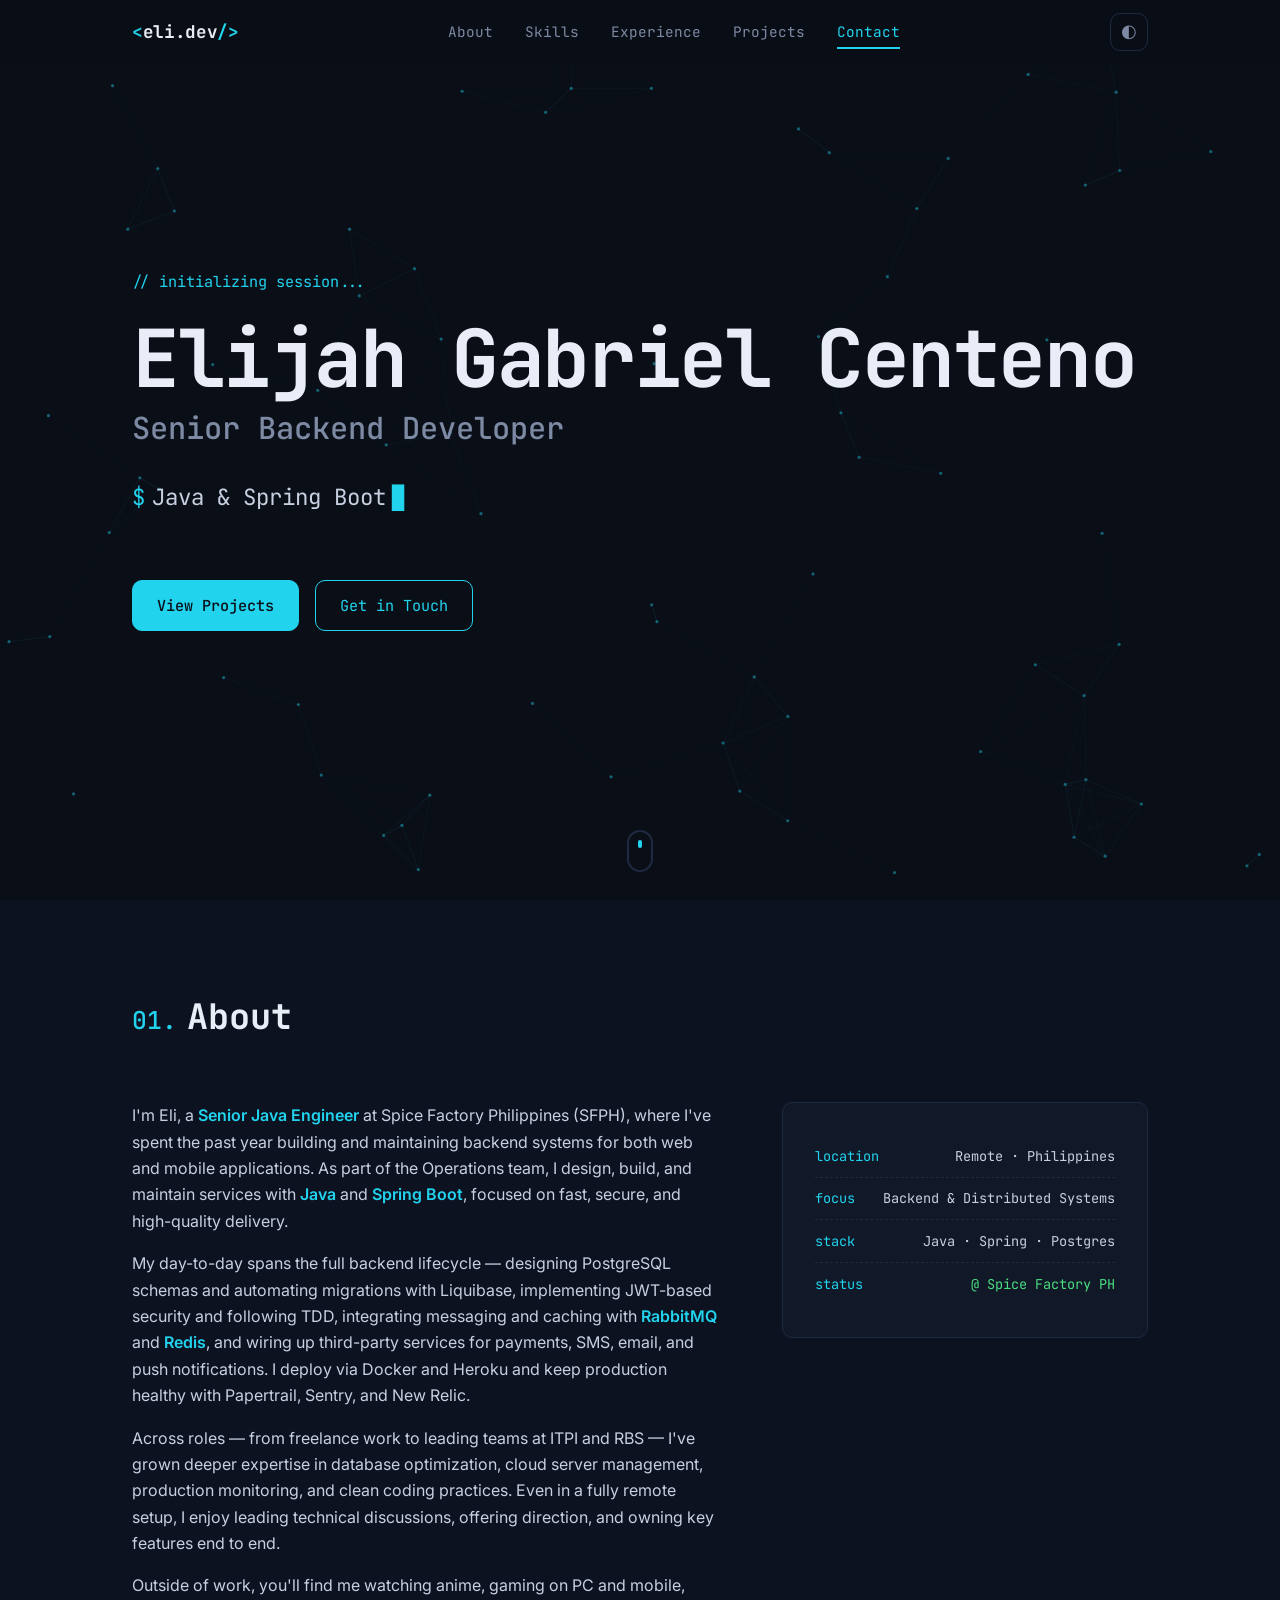
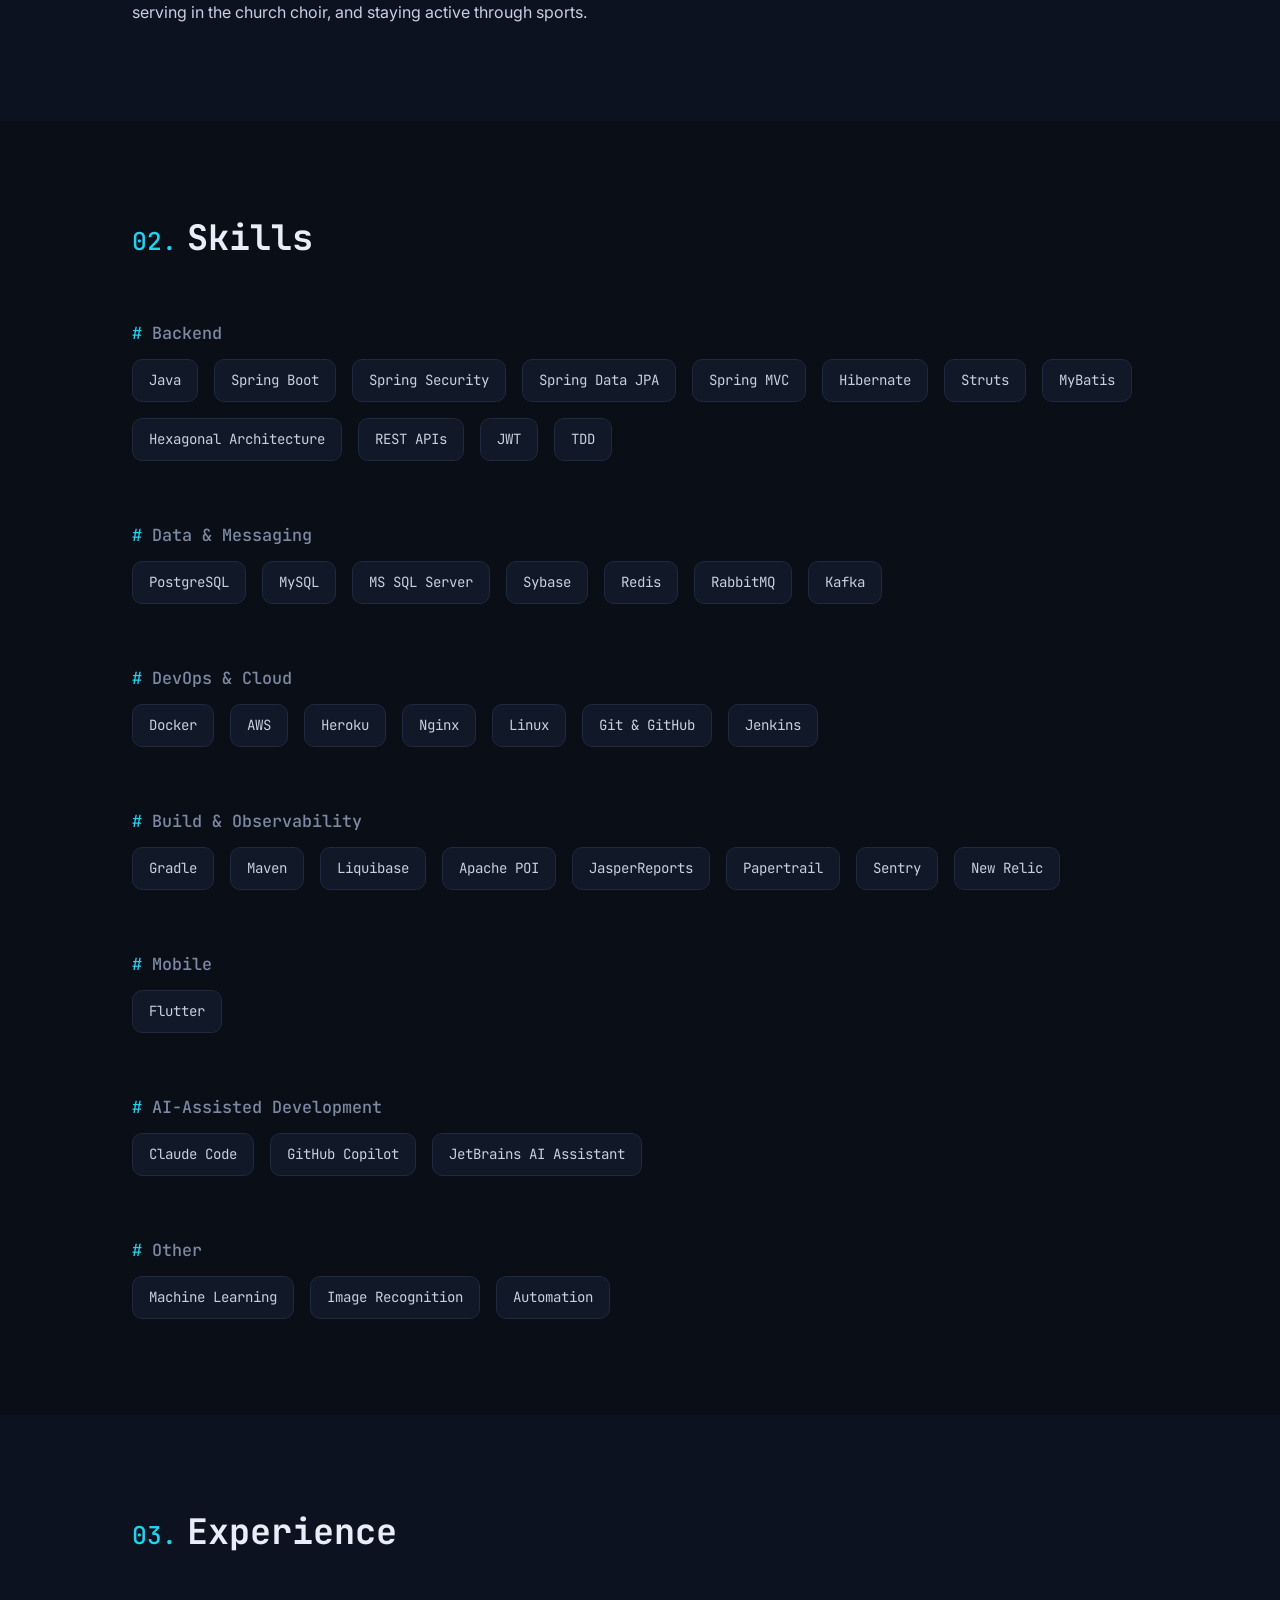
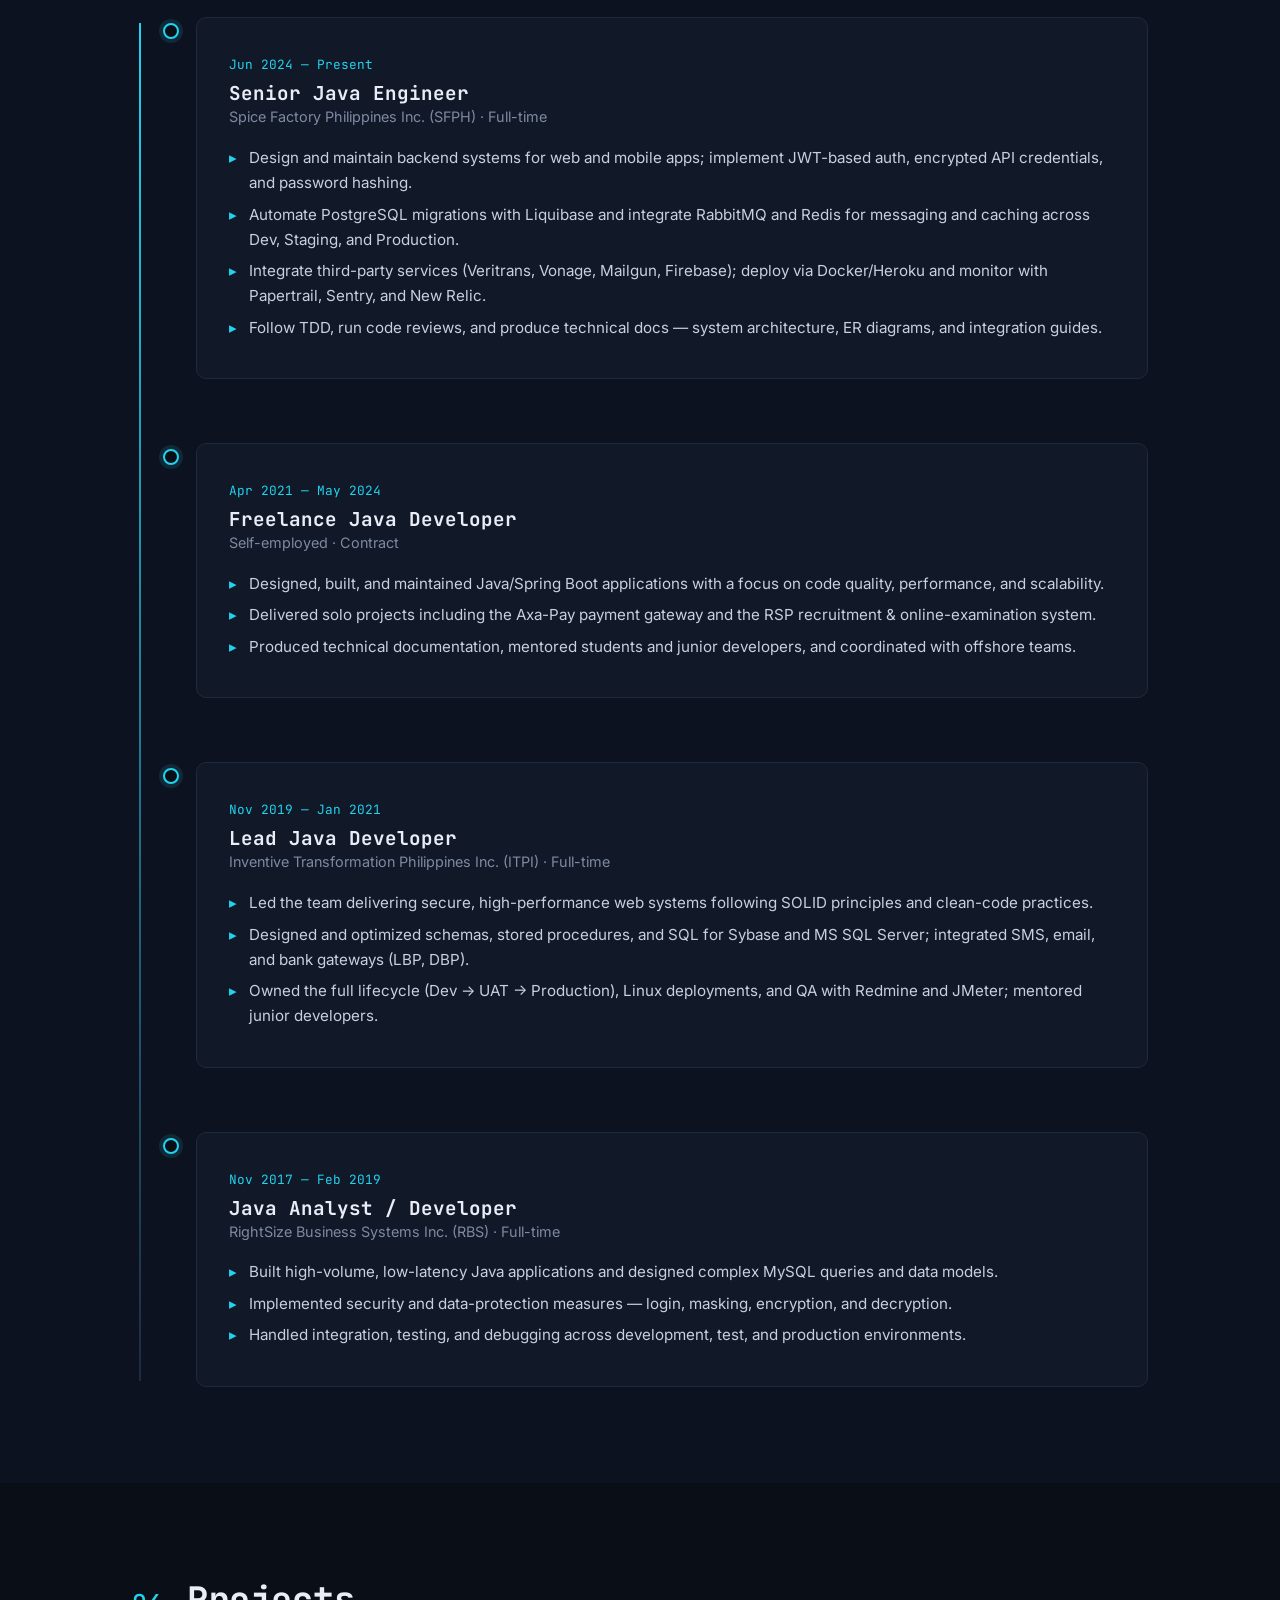
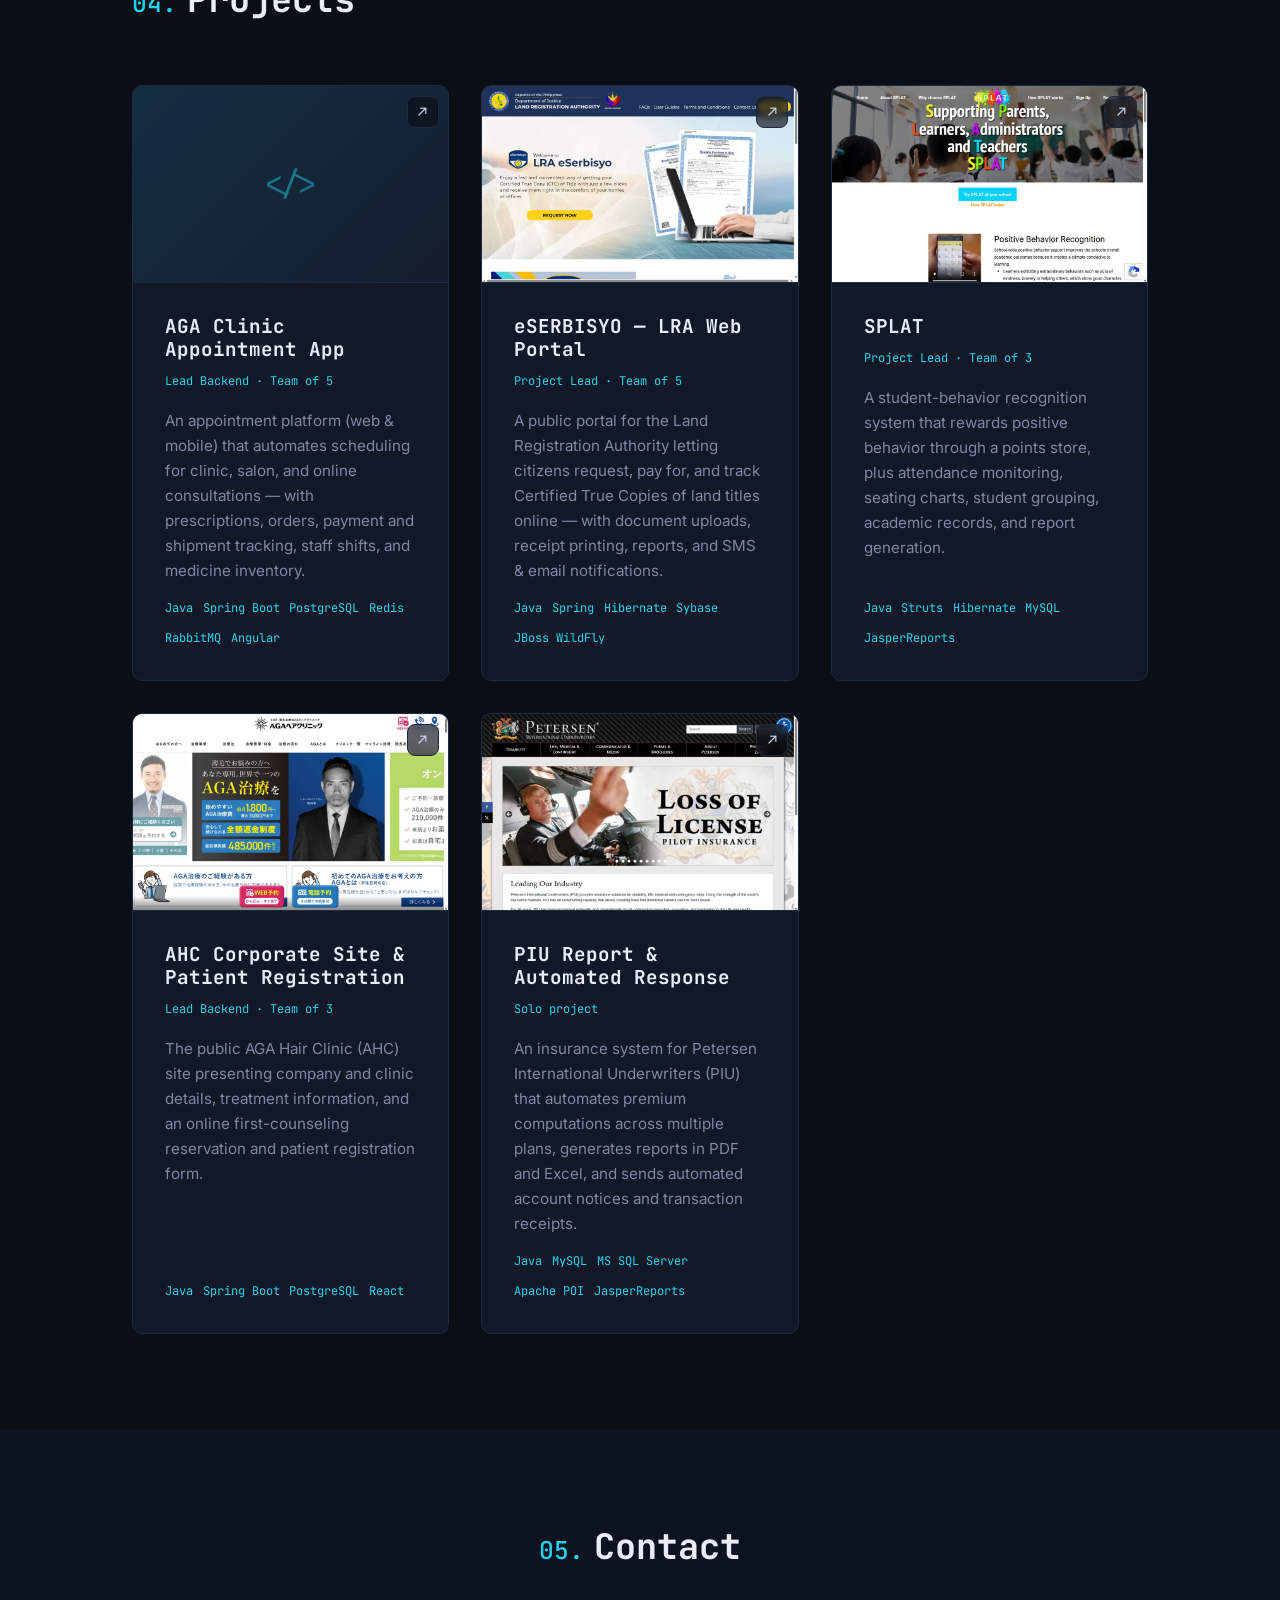
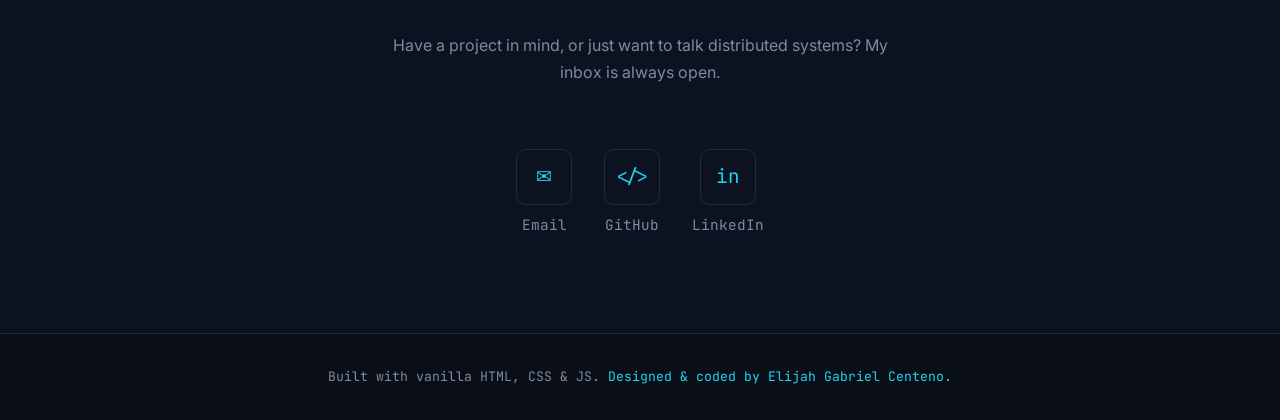
==== index.html @ e6569844 "Add project screenshots and PIU project - Restructure project cards with a 16:10 screenshot banner +" ====
<!DOCTYPE html>
<html lang="en">
<head>
  <meta charset="UTF-8" />
  <meta name="viewport" content="width=device-width, initial-scale=1.0" />
  <meta name="description" content="Portfolio of a Senior Backend Developer — Java, Spring Boot, Hexagonal Architecture, Distributed Systems." />
  <title>Elijah Gabriel Centeno — Senior Backend Developer</title>

  <!-- Google Fonts: JetBrains Mono (headings/code) + Inter (body) -->
  <link rel="preconnect" href="https://fonts.googleapis.com" />
  <link rel="preconnect" href="https://fonts.gstatic.com" crossorigin />
  <link
    href="https://fonts.googleapis.com/css2?family=JetBrains+Mono:wght@400;500;700&family=Inter:wght@400;500;600&display=swap"
    rel="stylesheet"
  />

  <link rel="stylesheet" href="styles.css" />
</head>
<body>
  <!-- ============================================================
       NAVIGATION (sticky, active-section highlight, mobile hamburger)
  ============================================================ -->
  <header class="nav" id="nav">
    <div class="nav__inner">
      <!-- TODO: replace "eli.dev" with your own logo / handle -->
      <a href="#hero" class="nav__logo" aria-label="Home">
        <span class="nav__logo-bracket">&lt;</span>eli.dev<span class="nav__logo-bracket">/&gt;</span>
      </a>

      <nav class="nav__links" id="navLinks" aria-label="Primary">
        <a href="#about" class="nav__link">About</a>
        <a href="#skills" class="nav__link">Skills</a>
        <a href="#experience" class="nav__link">Experience</a>
        <a href="#projects" class="nav__link">Projects</a>
        <a href="#contact" class="nav__link">Contact</a>
      </nav>

      <div class="nav__actions">
        <!-- Theme toggle: dark <-> light-terminal -->
        <button
          class="theme-toggle"
          id="themeToggle"
          type="button"
          aria-label="Toggle color theme"
          title="Toggle theme"
        >
          <span class="theme-toggle__icon" aria-hidden="true">◐</span>
        </button>

        <!-- Hamburger (visible < 768px) -->
        <button
          class="nav__hamburger"
          id="hamburger"
          type="button"
          aria-label="Toggle navigation menu"
          aria-expanded="false"
          aria-controls="navLinks"
        >
          <span></span><span></span><span></span>
        </button>
      </div>
    </div>
  </header>

  <main>
    <!-- ============================================================
         1. HERO
    ============================================================ -->
    <section class="hero" id="hero">
      <!-- Animated background canvas (particle grid) -->
      <canvas class="hero__canvas" id="heroCanvas" aria-hidden="true"></canvas>

      <div class="hero__content container">
        <p class="hero__greeting">// initializing session...</p>

        <h1 class="hero__name">Elijah Gabriel Centeno</h1>

        <h2 class="hero__title">Senior Backend Developer</h2>

        <!-- Animated typing effect cycles through these phrases -->
        <p class="hero__tagline">
          <span class="hero__prompt">$</span>
          <span class="hero__typed" id="typed"></span><span class="hero__caret" aria-hidden="true">&#9608;</span>
        </p>

        <div class="hero__cta">
          <a href="#projects" class="btn btn--primary">View Projects</a>
          <a href="#contact" class="btn btn--ghost">Get in Touch</a>
          <!-- Résumé download — drop your PDF (e.g. resume.pdf) in the project root, then uncomment:
          <a href="resume.pdf" class="btn btn--ghost" download>Download Résumé</a>
          -->
        </div>
      </div>

      <a href="#about" class="hero__scroll" aria-label="Scroll to About">
        <span class="hero__scroll-dot"></span>
      </a>
    </section>

    <!-- ============================================================
         2. ABOUT
    ============================================================ -->
    <section class="section about" id="about">
      <div class="container reveal">
        <h2 class="section__title"><span class="section__num">01.</span> About</h2>
        <div class="about__grid">
          <div class="about__text">
            <!-- TODO: tweak this bio anytime -->
            <p>
              I'm Eli, a <strong>Senior Java Engineer</strong> at Spice Factory
              Philippines (SFPH), where I've spent the past year building and
              maintaining backend systems for both web and mobile applications.
              As part of the Operations team, I design, build, and maintain
              services with <strong>Java</strong> and <strong>Spring Boot</strong>,
              focused on fast, secure, and high-quality delivery.
            </p>
            <p>
              My day-to-day spans the full backend lifecycle — designing
              PostgreSQL schemas and automating migrations with Liquibase,
              implementing JWT-based security and following TDD, integrating
              messaging and caching with <strong>RabbitMQ</strong> and
              <strong>Redis</strong>, and wiring up third-party services for
              payments, SMS, email, and push notifications. I deploy via
              Docker and Heroku and keep production healthy with Papertrail,
              Sentry, and New Relic.
            </p>
            <p>
              Across roles — from freelance work to leading teams at ITPI and
              RBS — I've grown deeper expertise in database optimization, cloud
              server management, production monitoring, and clean coding
              practices. Even in a fully remote setup, I enjoy leading technical
              discussions, offering direction, and owning key features end to end.
            </p>
            <p>
              Outside of work, you'll find me watching anime, gaming on PC and
              mobile, serving in the church choir, and staying active through
              sports.
            </p>
          </div>

          <aside class="about__facts">
            <ul class="about__fact-list">
              <!-- TODO: edit these quick facts -->
              <li><span class="about__fact-key">location</span> <span>Remote · Philippines</span></li>
              <li><span class="about__fact-key">focus</span> <span>Backend &amp; Distributed Systems</span></li>
              <li><span class="about__fact-key">stack</span> <span>Java · Spring · Postgres</span></li>
              <li><span class="about__fact-key">status</span> <span class="about__status">@ Spice Factory PH</span></li>
            </ul>
          </aside>
        </div>
      </div>
    </section>

    <!-- ============================================================
         3. SKILLS
    ============================================================ -->
    <section class="section skills" id="skills">
      <div class="container reveal">
        <h2 class="section__title"><span class="section__num">02.</span> Skills</h2>

        <div class="skills__groups">
          <!-- TODO: add / remove skills in any group as needed -->
          <!-- Backend -->
          <div class="skill-group">
            <h3 class="skill-group__title">Backend</h3>
            <div class="skill-group__tags">
              <span class="skill-tag">Java</span>
              <span class="skill-tag">Spring Boot</span>
              <span class="skill-tag">Spring Security</span>
              <span class="skill-tag">Spring Data JPA</span>
              <span class="skill-tag">Spring MVC</span>
              <span class="skill-tag">Hibernate</span>
              <span class="skill-tag">Struts</span>
              <span class="skill-tag">MyBatis</span>
              <span class="skill-tag">Hexagonal Architecture</span>
              <span class="skill-tag">REST APIs</span>
              <span class="skill-tag">JWT</span>
              <span class="skill-tag">TDD</span>
            </div>
          </div>

          <!-- Data & Messaging -->
          <div class="skill-group">
            <h3 class="skill-group__title">Data &amp; Messaging</h3>
            <div class="skill-group__tags">
              <span class="skill-tag">PostgreSQL</span>
              <span class="skill-tag">MySQL</span>
              <span class="skill-tag">MS SQL Server</span>
              <span class="skill-tag">Sybase</span>
              <span class="skill-tag">Redis</span>
              <span class="skill-tag">RabbitMQ</span>
              <span class="skill-tag">Kafka</span>
            </div>
          </div>

          <!-- DevOps & Cloud -->
          <div class="skill-group">
            <h3 class="skill-group__title">DevOps &amp; Cloud</h3>
            <div class="skill-group__tags">
              <span class="skill-tag">Docker</span>
              <span class="skill-tag">AWS</span>
              <span class="skill-tag">Heroku</span>
              <span class="skill-tag">Nginx</span>
              <span class="skill-tag">Linux</span>
              <span class="skill-tag">Git &amp; GitHub</span>
              <span class="skill-tag">Jenkins</span>
            </div>
          </div>

          <!-- Build & Observability -->
          <div class="skill-group">
            <h3 class="skill-group__title">Build &amp; Observability</h3>
            <div class="skill-group__tags">
              <span class="skill-tag">Gradle</span>
              <span class="skill-tag">Maven</span>
              <span class="skill-tag">Liquibase</span>
              <span class="skill-tag">Apache POI</span>
              <span class="skill-tag">JasperReports</span>
              <span class="skill-tag">Papertrail</span>
              <span class="skill-tag">Sentry</span>
              <span class="skill-tag">New Relic</span>
            </div>
          </div>

          <!-- Mobile -->
          <div class="skill-group">
            <h3 class="skill-group__title">Mobile</h3>
            <div class="skill-group__tags">
              <span class="skill-tag">Flutter</span>
            </div>
          </div>

          <!-- AI-Assisted Development -->
          <div class="skill-group">
            <h3 class="skill-group__title">AI-Assisted Development</h3>
            <div class="skill-group__tags">
              <span class="skill-tag">Claude Code</span>
              <span class="skill-tag">GitHub Copilot</span>
              <span class="skill-tag">JetBrains AI Assistant</span>
            </div>
          </div>

          <!-- Other -->
          <div class="skill-group">
            <h3 class="skill-group__title">Other</h3>
            <div class="skill-group__tags">
              <span class="skill-tag">Machine Learning</span>
              <span class="skill-tag">Image Recognition</span>
              <span class="skill-tag">Automation</span>
            </div>
          </div>
        </div>
      </div>
    </section>

    <!-- ============================================================
         4. EXPERIENCE (vertical timeline)
    ============================================================ -->
    <section class="section experience" id="experience">
      <div class="container reveal">
        <h2 class="section__title"><span class="section__num">03.</span> Experience</h2>

        <ol class="timeline">
          <!-- TODO: edit any entry below (reverse-chronological) -->
          <li class="timeline__item">
            <div class="timeline__node" aria-hidden="true"></div>
            <div class="timeline__card">
              <div class="timeline__meta">
                <span class="timeline__date">Jun 2024 — Present</span>
              </div>
              <h3 class="timeline__role">Senior Java Engineer</h3>
              <p class="timeline__company">Spice Factory Philippines Inc. (SFPH) · Full-time</p>
              <ul class="timeline__points">
                <li>Design and maintain backend systems for web and mobile apps; implement JWT-based auth, encrypted API credentials, and password hashing.</li>
                <li>Automate PostgreSQL migrations with Liquibase and integrate RabbitMQ and Redis for messaging and caching across Dev, Staging, and Production.</li>
                <li>Integrate third-party services (Veritrans, Vonage, Mailgun, Firebase); deploy via Docker/Heroku and monitor with Papertrail, Sentry, and New Relic.</li>
                <li>Follow TDD, run code reviews, and produce technical docs — system architecture, ER diagrams, and integration guides.</li>
              </ul>
            </div>
          </li>

          <li class="timeline__item">
            <div class="timeline__node" aria-hidden="true"></div>
            <div class="timeline__card">
              <div class="timeline__meta">
                <span class="timeline__date">Apr 2021 — May 2024</span>
              </div>
              <h3 class="timeline__role">Freelance Java Developer</h3>
              <p class="timeline__company">Self-employed · Contract</p>
              <ul class="timeline__points">
                <li>Designed, built, and maintained Java/Spring Boot applications with a focus on code quality, performance, and scalability.</li>
                <li>Delivered solo projects including the Axa-Pay payment gateway and the RSP recruitment &amp; online-examination system.</li>
                <li>Produced technical documentation, mentored students and junior developers, and coordinated with offshore teams.</li>
              </ul>
            </div>
          </li>

          <li class="timeline__item">
            <div class="timeline__node" aria-hidden="true"></div>
            <div class="timeline__card">
              <div class="timeline__meta">
                <span class="timeline__date">Nov 2019 — Jan 2021</span>
              </div>
              <h3 class="timeline__role">Lead Java Developer</h3>
              <p class="timeline__company">Inventive Transformation Philippines Inc. (ITPI) · Full-time</p>
              <ul class="timeline__points">
                <li>Led the team delivering secure, high-performance web systems following SOLID principles and clean-code practices.</li>
                <li>Designed and optimized schemas, stored procedures, and SQL for Sybase and MS SQL Server; integrated SMS, email, and bank gateways (LBP, DBP).</li>
                <li>Owned the full lifecycle (Dev → UAT → Production), Linux deployments, and QA with Redmine and JMeter; mentored junior developers.</li>
              </ul>
            </div>
          </li>

          <li class="timeline__item">
            <div class="timeline__node" aria-hidden="true"></div>
            <div class="timeline__card">
              <div class="timeline__meta">
                <span class="timeline__date">Nov 2017 — Feb 2019</span>
              </div>
              <h3 class="timeline__role">Java Analyst / Developer</h3>
              <p class="timeline__company">RightSize Business Systems Inc. (RBS) · Full-time</p>
              <ul class="timeline__points">
                <li>Built high-volume, low-latency Java applications and designed complex MySQL queries and data models.</li>
                <li>Implemented security and data-protection measures — login, masking, encryption, and decryption.</li>
                <li>Handled integration, testing, and debugging across development, test, and production environments.</li>
              </ul>
            </div>
          </li>
        </ol>
      </div>
    </section>

    <!-- ============================================================
         5. PROJECTS
    ============================================================ -->
    <section class="section projects" id="projects">
      <div class="container reveal">
        <h2 class="section__title"><span class="section__num">04.</span> Projects</h2>

        <div class="projects__grid">
          <!-- These are client/production projects — add repo or live URLs where public,
               otherwise leave href="#" (or remove the link icon).
               SCREENSHOTS: drop image files in assets/projects/ using the src names below.
               If a file is missing the card shows a graceful "</>" placeholder. -->
          <article class="project-card">
            <div class="project-card__media">
              <!-- TODO: add assets/projects/aga-appointment.png — use a REDACTED / logged-out view (live screens show patient PII) -->
              <img class="project-card__img" src="assets/projects/aga-appointment.png" alt="AGA Clinic Appointment App screenshot"
                   onerror="this.closest('.project-card__media').classList.add('is-empty');this.remove()" />
              <div class="project-card__links">
                <!-- GitHub repo icon — uncomment and set href when a public repo exists:
                <a href="#" class="project-card__link" target="_blank" rel="noopener noreferrer" aria-label="GitHub repository" title="GitHub">&lt;/&gt;</a>
                -->
                <a href="https://examination.agahairclinic.com/" class="project-card__link" target="_blank" rel="noopener noreferrer" aria-label="Live site" title="Live site">&#8599;</a>
              </div>
            </div>
            <div class="project-card__body">
              <h3 class="project-card__title">AGA Clinic Appointment App</h3>
              <p class="project-card__role">Lead Backend · Team of 5</p>
              <p class="project-card__desc">
                An appointment platform (web &amp; mobile) that automates scheduling
                for clinic, salon, and online consultations — with prescriptions,
                orders, payment and shipment tracking, staff shifts, and medicine
                inventory.
              </p>
              <ul class="project-card__tech">
                <li>Java</li><li>Spring Boot</li><li>PostgreSQL</li><li>Redis</li><li>RabbitMQ</li><li>Angular</li>
              </ul>
            </div>
          </article>

          <article class="project-card">
            <div class="project-card__media">
              <img class="project-card__img" src="assets/projects/eserbisyo.webp" alt="eSERBISYO LRA Web Portal screenshot"
                   onerror="this.closest('.project-card__media').classList.add('is-empty');this.remove()" />
              <div class="project-card__links">
                <!-- GitHub repo icon — uncomment and set href when a public repo exists:
                <a href="#" class="project-card__link" target="_blank" rel="noopener noreferrer" aria-label="GitHub repository" title="GitHub">&lt;/&gt;</a>
                -->
                <a href="https://eserbisyo.lra.gov.ph/" class="project-card__link" target="_blank" rel="noopener noreferrer" aria-label="Live site" title="Live site">&#8599;</a>
              </div>
            </div>
            <div class="project-card__body">
              <h3 class="project-card__title">eSERBISYO — LRA Web Portal</h3>
              <p class="project-card__role">Project Lead · Team of 5</p>
              <p class="project-card__desc">
                A public portal for the Land Registration Authority letting citizens
                request, pay for, and track Certified True Copies of land titles
                online — with document uploads, receipt printing, reports, and
                SMS &amp; email notifications.
              </p>
              <ul class="project-card__tech">
                <li>Java</li><li>Spring</li><li>Hibernate</li><li>Sybase</li><li>JBoss WildFly</li>
              </ul>
            </div>
          </article>

          <article class="project-card">
            <div class="project-card__media">
              <img class="project-card__img" src="assets/projects/splat.webp" alt="SPLAT screenshot"
                   onerror="this.closest('.project-card__media').classList.add('is-empty');this.remove()" />
              <div class="project-card__links">
                <!-- GitHub repo icon — uncomment and set href when a public repo exists:
                <a href="#" class="project-card__link" target="_blank" rel="noopener noreferrer" aria-label="GitHub repository" title="GitHub">&lt;/&gt;</a>
                -->
                <a href="https://www.splat-ph.com/splat" class="project-card__link" target="_blank" rel="noopener noreferrer" aria-label="Live site" title="Live site">&#8599;</a>
              </div>
            </div>
            <div class="project-card__body">
              <h3 class="project-card__title">SPLAT</h3>
              <p class="project-card__role">Project Lead · Team of 3</p>
              <p class="project-card__desc">
                A student-behavior recognition system that rewards positive behavior
                through a points store, plus attendance monitoring, seating charts,
                student grouping, academic records, and report generation.
              </p>
              <ul class="project-card__tech">
                <li>Java</li><li>Struts</li><li>Hibernate</li><li>MySQL</li><li>JasperReports</li>
              </ul>
            </div>
          </article>

          <article class="project-card">
            <div class="project-card__media">
              <img class="project-card__img" src="assets/projects/ahc-corporate.webp" alt="AHC Corporate Site screenshot"
                   onerror="this.closest('.project-card__media').classList.add('is-empty');this.remove()" />
              <div class="project-card__links">
                <!-- GitHub repo icon — uncomment and set href when a public repo exists:
                <a href="#" class="project-card__link" target="_blank" rel="noopener noreferrer" aria-label="GitHub repository" title="GitHub">&lt;/&gt;</a>
                -->
                <a href="https://agahairclinic.or.jp/" class="project-card__link" target="_blank" rel="noopener noreferrer" aria-label="Live site" title="Live site">&#8599;</a>
              </div>
            </div>
            <div class="project-card__body">
              <h3 class="project-card__title">AHC Corporate Site &amp; Patient Registration</h3>
              <p class="project-card__role">Lead Backend · Team of 3</p>
              <p class="project-card__desc">
                The public AGA Hair Clinic (AHC) site presenting company and clinic
                details, treatment information, and an online first-counseling
                reservation and patient registration form.
              </p>
              <ul class="project-card__tech">
                <li>Java</li><li>Spring Boot</li><li>PostgreSQL</li><li>React</li>
              </ul>
            </div>
          </article>

          <article class="project-card">
            <div class="project-card__media">
              <img class="project-card__img" src="assets/projects/piu.webp" alt="Petersen International Underwriters (PIU) website screenshot"
                   onerror="this.closest('.project-card__media').classList.add('is-empty');this.remove()" />
              <div class="project-card__links">
                <!-- GitHub repo icon — uncomment and set href when a public repo exists:
                <a href="#" class="project-card__link" target="_blank" rel="noopener noreferrer" aria-label="GitHub repository" title="GitHub">&lt;/&gt;</a>
                -->
                <a href="https://www.piu.org/" class="project-card__link" target="_blank" rel="noopener noreferrer" aria-label="Live site" title="Live site">&#8599;</a>
              </div>
            </div>
            <div class="project-card__body">
              <h3 class="project-card__title">PIU Report &amp; Automated Response</h3>
              <p class="project-card__role">Solo project</p>
              <p class="project-card__desc">
                An insurance system for Petersen International Underwriters (PIU)
                that automates premium computations across multiple plans,
                generates reports in PDF and Excel, and sends automated account
                notices and transaction receipts.
              </p>
              <ul class="project-card__tech">
                <li>Java</li><li>MySQL</li><li>MS SQL Server</li><li>Apache POI</li><li>JasperReports</li>
              </ul>
            </div>
          </article>

        </div>
      </div>
    </section>

    <!-- ============================================================
         6. CONTACT
    ============================================================ -->
    <section class="section contact" id="contact">
      <div class="container reveal">
        <h2 class="section__title contact__title"><span class="section__num">05.</span> Contact</h2>
        <p class="contact__lead">
          <!-- TODO: personalize -->
          Have a project in mind, or just want to talk distributed systems?
          My inbox is always open.
        </p>

        <div class="contact__links">
          <a class="contact__link" href="mailto:mrelijahcenteno@gmail.com" aria-label="Email">
            <span class="contact__icon" aria-hidden="true">&#9993;</span>
            <span>Email</span>
          </a>
          <a class="contact__link" href="https://github.com/codewitheli" target="_blank" rel="noopener noreferrer" aria-label="GitHub">
            <span class="contact__icon" aria-hidden="true">&lt;/&gt;</span>
            <span>GitHub</span>
          </a>
          <a class="contact__link" href="https://www.linkedin.com/in/elijah-gabriel-c-8a7a43124/" target="_blank" rel="noopener noreferrer" aria-label="LinkedIn">
            <span class="contact__icon" aria-hidden="true">in</span>
            <span>LinkedIn</span>
          </a>
        </div>
      </div>
    </section>
  </main>

  <footer class="footer">
    <div class="container">
      <p class="footer__text">
        Built with vanilla HTML, CSS &amp; JS. <span class="footer__accent">Designed &amp; coded by Elijah Gabriel Centeno.</span>
      </p>
    </div>
  </footer>

  <script src="script.js"></script>
</body>
</html>
---- styles.css ----
/* =============================================================
   Portfolio — styles.css
   Dark, futuristic / terminal-cyberpunk theme.
   Retheme quickly by editing the :root variables below.
============================================================= */

/* -------------------------------------------------------------
   1. THEME TOKENS
------------------------------------------------------------- */
:root {
  /* Colors — dark (default) theme */
  --bg:            #0a0e17;   /* near-black navy background */
  --bg-alt:        #0d1220;   /* alternating section bg */
  --surface:       #111827;   /* cards / panels */
  --surface-hover: #151d30;
  --border:        #1e2a3f;
  --text:          #c7d0e0;   /* body text */
  --text-dim:      #7d8aa3;   /* muted text */
  --heading:       #e8edf7;   /* bright headings */

  --accent:        #22d3ee;   /* electric cyan — the single accent */
  --accent-soft:   rgba(34, 211, 238, 0.12);
  --accent-glow:   rgba(34, 211, 238, 0.45);

  /* Typography */
  --font-mono: "JetBrains Mono", "Fira Code", ui-monospace, "SFMono-Regular", Menlo, Consolas, monospace;
  --font-sans: "Inter", system-ui, -apple-system, "Segoe UI", Roboto, sans-serif;

  /* Spacing scale */
  --space-xs: 0.5rem;
  --space-sm: 1rem;
  --space-md: 2rem;
  --space-lg: 4rem;
  --space-xl: 6rem;

  /* Layout */
  --max-width: 1080px;
  --nav-height: 64px;
  --radius: 10px;

  /* Motion */
  --ease: cubic-bezier(0.4, 0, 0.2, 1);
  --speed: 0.3s;
}

/* Light "terminal" theme — activated via [data-theme="light"] on <html> */
[data-theme="light"] {
  --bg:            #f4f6fb;
  --bg-alt:        #eaeef6;
  --surface:       #ffffff;
  --surface-hover: #f0f3fa;
  --border:        #d3dbe9;
  --text:          #2a3548;
  --text-dim:      #5c6b85;
  --heading:       #0f1626;

  --accent:        #0891b2;   /* deeper cyan for contrast on light */
  --accent-soft:   rgba(8, 145, 178, 0.10);
  --accent-glow:   rgba(8, 145, 178, 0.30);
}

/* -------------------------------------------------------------
   2. RESET / BASE
------------------------------------------------------------- */
*,
*::before,
*::after { box-sizing: border-box; }

* { margin: 0; }

html {
  scroll-behavior: smooth;
  scroll-padding-top: var(--nav-height); /* offset sticky nav for anchors */
}

body {
  background-color: var(--bg);
  color: var(--text);
  font-family: var(--font-sans);
  line-height: 1.65;
  -webkit-font-smoothing: antialiased;
  overflow-x: hidden;
  transition: background-color var(--speed) var(--ease), color var(--speed) var(--ease);
}

/* Respect reduced-motion preferences */
@media (prefers-reduced-motion: reduce) {
  html { scroll-behavior: auto; }
  *, *::before, *::after {
    animation-duration: 0.001ms !important;
    animation-iteration-count: 1 !important;
    transition-duration: 0.001ms !important;
  }
}

a { color: inherit; text-decoration: none; }
ul, ol { list-style: none; padding: 0; }
img, canvas { display: block; max-width: 100%; }

h1, h2, h3 {
  font-family: var(--font-mono);
  color: var(--heading);
  line-height: 1.2;
  font-weight: 700;
}

::selection {
  background: var(--accent);
  color: var(--bg);
}

.container {
  width: 100%;
  max-width: var(--max-width);
  margin-inline: auto;
  padding-inline: var(--space-md);
}

/* -------------------------------------------------------------
   3. NAVIGATION
------------------------------------------------------------- */
.nav {
  position: fixed;
  inset: 0 0 auto 0;
  height: var(--nav-height);
  z-index: 100;
  background: color-mix(in srgb, var(--bg) 82%, transparent);
  backdrop-filter: blur(10px);
  -webkit-backdrop-filter: blur(10px);
  border-bottom: 1px solid transparent;
  transition: border-color var(--speed) var(--ease), background var(--speed) var(--ease);
}
/* Border appears once user scrolls (toggled via JS .nav--scrolled) */
.nav--scrolled { border-bottom-color: var(--border); }

.nav__inner {
  height: 100%;
  max-width: var(--max-width);
  margin-inline: auto;
  padding-inline: var(--space-md);
  display: flex;
  align-items: center;
  justify-content: space-between;
  gap: var(--space-sm);
}

.nav__logo {
  font-family: var(--font-mono);
  font-weight: 700;
  font-size: 1.1rem;
  color: var(--heading);
  letter-spacing: -0.02em;
}
.nav__logo-bracket { color: var(--accent); }

.nav__links {
  display: flex;
  gap: var(--space-md);
}
.nav__link {
  position: relative;
  font-family: var(--font-mono);
  font-size: 0.9rem;
  color: var(--text-dim);
  padding: 0.25rem 0;
  transition: color var(--speed) var(--ease);
}
.nav__link::after {
  content: "";
  position: absolute;
  left: 0;
  bottom: -2px;
  width: 100%;
  height: 2px;
  background: var(--accent);
  transform: scaleX(0);
  transform-origin: left;
  transition: transform var(--speed) var(--ease);
}
.nav__link:hover { color: var(--text); }
.nav__link:hover::after,
.nav__link.is-active::after { transform: scaleX(1); }
.nav__link.is-active { color: var(--accent); }

.nav__actions {
  display: flex;
  align-items: center;
  gap: var(--space-sm);
}

.theme-toggle {
  background: transparent;
  border: 1px solid var(--border);
  color: var(--text-dim);
  width: 38px;
  height: 38px;
  border-radius: var(--radius);
  cursor: pointer;
  font-size: 1.1rem;
  display: grid;
  place-items: center;
  transition: color var(--speed) var(--ease), border-color var(--speed) var(--ease), background var(--speed) var(--ease);
}
.theme-toggle:hover {
  color: var(--accent);
  border-color: var(--accent);
  background: var(--accent-soft);
}

/* Hamburger — hidden on desktop */
.nav__hamburger {
  display: none;
  flex-direction: column;
  justify-content: center;
  gap: 5px;
  width: 38px;
  height: 38px;
  background: transparent;
  border: 1px solid var(--border);
  border-radius: var(--radius);
  cursor: pointer;
  padding: 0 9px;
}
.nav__hamburger span {
  display: block;
  height: 2px;
  width: 100%;
  background: var(--text);
  transition: transform var(--speed) var(--ease), opacity var(--speed) var(--ease);
}
/* Animate into an X when open */
.nav__hamburger.is-open span:nth-child(1) { transform: translateY(7px) rotate(45deg); }
.nav__hamburger.is-open span:nth-child(2) { opacity: 0; }
.nav__hamburger.is-open span:nth-child(3) { transform: translateY(-7px) rotate(-45deg); }

/* -------------------------------------------------------------
   4. HERO
------------------------------------------------------------- */
.hero {
  position: relative;
  min-height: 100vh;
  display: flex;
  align-items: center;
  overflow: hidden;
}
.hero__canvas {
  position: absolute;
  inset: 0;
  width: 100%;
  height: 100%;
  z-index: 0;
  opacity: 0.6;
}
.hero__content {
  position: relative;
  z-index: 1;
  padding-block: var(--space-xl);
}

.hero__greeting {
  font-family: var(--font-mono);
  color: var(--accent);
  font-size: 0.95rem;
  margin-bottom: var(--space-sm);
}
.hero__name {
  font-size: clamp(2.5rem, 8vw, 5rem);
  letter-spacing: -0.03em;
  margin-bottom: 0.25rem;
}
.hero__title {
  font-family: var(--font-mono);
  font-size: clamp(1.1rem, 3.5vw, 1.9rem);
  color: var(--text-dim);
  font-weight: 500;
  margin-bottom: var(--space-md);
}
.hero__tagline {
  font-family: var(--font-mono);
  font-size: clamp(1rem, 3vw, 1.4rem);
  color: var(--heading);
  min-height: 1.6em; /* prevent layout shift while typing */
  display: flex;
  align-items: center;
  gap: 0.5ch;
}
.hero__prompt { color: var(--accent); }
.hero__typed { color: var(--text); }
.hero__caret {
  color: var(--accent);
  animation: blink 1s steps(1) infinite;
  font-size: 0.9em;
}
@keyframes blink { 50% { opacity: 0; } }

.hero__cta {
  display: flex;
  flex-wrap: wrap;
  gap: var(--space-sm);
  margin-top: var(--space-lg);
}

.btn {
  font-family: var(--font-mono);
  font-size: 0.95rem;
  padding: 0.75rem 1.5rem;
  border-radius: var(--radius);
  border: 1px solid var(--accent);
  cursor: pointer;
  transition: transform var(--speed) var(--ease), box-shadow var(--speed) var(--ease), background var(--speed) var(--ease), color var(--speed) var(--ease);
}
.btn--primary {
  background: var(--accent);
  color: var(--bg);
  font-weight: 500;
}
.btn--primary:hover {
  transform: translateY(-3px);
  box-shadow: 0 8px 24px var(--accent-glow);
}
.btn--ghost {
  background: transparent;
  color: var(--accent);
}
.btn--ghost:hover {
  background: var(--accent-soft);
  transform: translateY(-3px);
}

/* Scroll indicator */
.hero__scroll {
  position: absolute;
  left: 50%;
  bottom: 28px;
  transform: translateX(-50%);
  width: 26px;
  height: 42px;
  border: 2px solid var(--border);
  border-radius: 14px;
  z-index: 1;
  display: grid;
  place-items: start center;
  padding-top: 8px;
}
.hero__scroll-dot {
  width: 4px;
  height: 8px;
  background: var(--accent);
  border-radius: 2px;
  animation: scrollDot 1.6s var(--ease) infinite;
}
@keyframes scrollDot {
  0%   { transform: translateY(0); opacity: 1; }
  70%  { transform: translateY(14px); opacity: 0; }
  100% { opacity: 0; }
}

/* -------------------------------------------------------------
   5. SECTIONS (shared)
------------------------------------------------------------- */
.section {
  padding-block: var(--space-xl);
}
.section:nth-of-type(even) { background: var(--bg-alt); }

.section__title {
  font-size: clamp(1.5rem, 5vw, 2.2rem);
  margin-bottom: var(--space-lg);
  display: flex;
  align-items: baseline;
  gap: 0.6rem;
}
.section__num {
  font-size: 0.7em;
  color: var(--accent);
  font-weight: 500;
}

/* Scroll-reveal — starts hidden, .is-visible added by IntersectionObserver */
.reveal {
  opacity: 0;
  transform: translateY(28px);
  transition: opacity 0.6s var(--ease), transform 0.6s var(--ease);
  will-change: opacity, transform;
}
.reveal.is-visible {
  opacity: 1;
  transform: translateY(0);
}

/* -------------------------------------------------------------
   6. ABOUT
------------------------------------------------------------- */
.about__grid {
  display: grid;
  grid-template-columns: 1.6fr 1fr;
  gap: var(--space-lg);
  align-items: start;
}
.about__text p + p { margin-top: var(--space-sm); }
.about__text strong { color: var(--accent); font-weight: 600; }

.about__facts {
  background: var(--surface);
  border: 1px solid var(--border);
  border-radius: var(--radius);
  padding: var(--space-md);
}
.about__fact-list li {
  font-family: var(--font-mono);
  font-size: 0.85rem;
  display: flex;
  justify-content: space-between;
  gap: var(--space-sm);
  padding: 0.6rem 0;
  border-bottom: 1px dashed var(--border);
}
.about__fact-list li:last-child { border-bottom: none; }
.about__fact-key { color: var(--accent); }
.about__status { color: #4ade80; } /* subtle "online" green */

/* -------------------------------------------------------------
   7. SKILLS
------------------------------------------------------------- */
.skills__groups {
  display: flex;
  flex-direction: column;
  gap: var(--space-lg);
}
.skill-group__title {
  font-size: 1.05rem;
  color: var(--text-dim);
  margin-bottom: var(--space-sm);
  font-weight: 500;
}
.skill-group__title::before {
  content: "# ";
  color: var(--accent);
}
.skill-group__tags {
  display: flex;
  flex-wrap: wrap;
  gap: var(--space-sm);
}
.skill-tag {
  font-family: var(--font-mono);
  font-size: 0.88rem;
  padding: 0.55rem 1rem;
  background: var(--surface);
  border: 1px solid var(--border);
  border-radius: var(--radius);
  color: var(--text);
  cursor: default;
  transition: transform var(--speed) var(--ease), border-color var(--speed) var(--ease), color var(--speed) var(--ease), box-shadow var(--speed) var(--ease), background var(--speed) var(--ease);
}
.skill-tag:hover {
  transform: translateY(-4px);
  border-color: var(--accent);
  color: var(--accent);
  background: var(--accent-soft);
  box-shadow: 0 6px 18px var(--accent-glow);
}

/* -------------------------------------------------------------
   8. EXPERIENCE — TIMELINE
------------------------------------------------------------- */
.timeline {
  position: relative;
  padding-left: var(--space-md);
}
/* The vertical line */
.timeline::before {
  content: "";
  position: absolute;
  left: 7px;
  top: 6px;
  bottom: 6px;
  width: 2px;
  background: linear-gradient(to bottom, var(--accent), var(--border));
}
.timeline__item {
  position: relative;
  padding-left: var(--space-md);
  padding-bottom: var(--space-lg);
}
.timeline__item:last-child { padding-bottom: 0; }

/* Node dot on the line */
.timeline__node {
  position: absolute;
  left: -1px;
  top: 6px;
  width: 16px;
  height: 16px;
  border-radius: 50%;
  background: var(--bg);
  border: 2px solid var(--accent);
  box-shadow: 0 0 0 4px var(--accent-soft);
  transition: box-shadow var(--speed) var(--ease);
}
.timeline__item:hover .timeline__node {
  box-shadow: 0 0 0 6px var(--accent-soft), 0 0 16px var(--accent-glow);
}

.timeline__card {
  background: var(--surface);
  border: 1px solid var(--border);
  border-radius: var(--radius);
  padding: var(--space-md);
  transition: border-color var(--speed) var(--ease), transform var(--speed) var(--ease);
}
.timeline__card:hover {
  border-color: var(--accent);
  transform: translateX(4px);
}
.timeline__date {
  font-family: var(--font-mono);
  font-size: 0.8rem;
  color: var(--accent);
}
.timeline__role {
  font-size: 1.2rem;
  margin-top: 0.35rem;
}
.timeline__company {
  color: var(--text-dim);
  font-size: 0.9rem;
  margin-bottom: var(--space-sm);
}
.timeline__points li {
  position: relative;
  padding-left: 1.25rem;
  margin-bottom: 0.4rem;
  font-size: 0.95rem;
}
.timeline__points li::before {
  content: "▸";
  position: absolute;
  left: 0;
  color: var(--accent);
}

/* -------------------------------------------------------------
   9. PROJECTS
------------------------------------------------------------- */
.projects__grid {
  display: grid;
  grid-template-columns: repeat(auto-fill, minmax(280px, 1fr));
  gap: var(--space-md);
}
.project-card {
  background: var(--surface);
  border: 1px solid var(--border);
  border-radius: var(--radius);
  overflow: hidden;              /* clip the media banner to rounded corners */
  display: flex;
  flex-direction: column;
  transition: transform var(--speed) var(--ease), border-color var(--speed) var(--ease), box-shadow var(--speed) var(--ease);
}
.project-card:hover {
  transform: translateY(-6px);
  border-color: var(--accent);
  box-shadow: 0 12px 30px rgba(0, 0, 0, 0.35), 0 0 0 1px var(--accent-glow);
}

/* Screenshot / thumbnail banner. Falls back to a glyph when no image loads. */
.project-card__media {
  position: relative;
  aspect-ratio: 16 / 10;
  background: linear-gradient(135deg, var(--accent-soft), var(--surface-hover));
  border-bottom: 1px solid var(--border);
  overflow: hidden;
}
.project-card__img {
  width: 100%;
  height: 100%;
  object-fit: cover;
  object-position: top center;
  display: block;
  transition: transform var(--speed) var(--ease);
}
.project-card:hover .project-card__img { transform: scale(1.04); }
/* Shown (via JS onerror) when the screenshot file is missing */
.project-card__media.is-empty::after {
  content: "</>";
  position: absolute;
  inset: 0;
  display: grid;
  place-items: center;
  font-family: var(--font-mono);
  font-size: 2rem;
  color: var(--accent);
  opacity: 0.45;
}
.project-card__links {
  position: absolute;
  top: 0.6rem;
  right: 0.6rem;
  display: flex;
  gap: 0.4rem;
  z-index: 1;
}
.project-card__link {
  display: grid;
  place-items: center;
  width: 32px;
  height: 32px;
  border-radius: 8px;
  background: color-mix(in srgb, var(--bg) 65%, transparent);
  backdrop-filter: blur(4px);
  -webkit-backdrop-filter: blur(4px);
  border: 1px solid var(--border);
  font-family: var(--font-mono);
  color: var(--text);
  font-size: 0.95rem;
  transition: color var(--speed) var(--ease), border-color var(--speed) var(--ease), transform var(--speed) var(--ease);
}
.project-card__link:hover { color: var(--accent); border-color: var(--accent); transform: translateY(-2px); }

/* Text content below the banner */
.project-card__body {
  padding: var(--space-md);
  display: flex;
  flex-direction: column;
  gap: var(--space-sm);
  flex-grow: 1;
}
.project-card__title { font-size: 1.2rem; }
.project-card__role {
  font-family: var(--font-mono);
  font-size: 0.75rem;
  color: var(--accent);
  margin-top: -0.35rem;
}
.project-card__desc {
  color: var(--text-dim);
  font-size: 0.95rem;
  flex-grow: 1;
}
.project-card__tech {
  display: flex;
  flex-wrap: wrap;
  gap: 0.6rem;
}
.project-card__tech li {
  font-family: var(--font-mono);
  font-size: 0.75rem;
  color: var(--accent);
}

/* -------------------------------------------------------------
   10. CONTACT
------------------------------------------------------------- */
.contact .container { text-align: center; }
.contact__title { justify-content: center; }
.contact__lead {
  max-width: 540px;
  margin: 0 auto var(--space-lg);
  color: var(--text-dim);
}
.contact__links {
  display: flex;
  flex-wrap: wrap;
  justify-content: center;
  gap: var(--space-md);
}
.contact__link {
  display: flex;
  flex-direction: column;
  align-items: center;
  gap: 0.5rem;
  font-family: var(--font-mono);
  font-size: 0.9rem;
  color: var(--text-dim);
  transition: color var(--speed) var(--ease), transform var(--speed) var(--ease);
}
.contact__icon {
  display: grid;
  place-items: center;
  width: 56px;
  height: 56px;
  border: 1px solid var(--border);
  border-radius: var(--radius);
  font-size: 1.2rem;
  color: var(--accent);
  transition: border-color var(--speed) var(--ease), box-shadow var(--speed) var(--ease), background var(--speed) var(--ease);
}
.contact__link:hover { color: var(--accent); transform: translateY(-4px); }
.contact__link:hover .contact__icon {
  border-color: var(--accent);
  background: var(--accent-soft);
  box-shadow: 0 6px 18px var(--accent-glow);
}

/* -------------------------------------------------------------
   11. FOOTER
------------------------------------------------------------- */
.footer {
  padding-block: var(--space-md);
  border-top: 1px solid var(--border);
  text-align: center;
}
.footer__text {
  font-family: var(--font-mono);
  font-size: 0.82rem;
  color: var(--text-dim);
}
.footer__accent { color: var(--accent); }

/* -------------------------------------------------------------
   12. RESPONSIVE — mobile-first breakpoints
------------------------------------------------------------- */
@media (max-width: 768px) {
  /* Mobile nav: slide-down panel */
  .nav__links {
    position: fixed;
    inset: var(--nav-height) 0 auto 0;
    flex-direction: column;
    gap: 0;
    background: var(--surface);
    border-bottom: 1px solid var(--border);
    padding: var(--space-sm) var(--space-md) var(--space-md);
    transform: translateY(-120%);
    transition: transform var(--speed) var(--ease);
    box-shadow: 0 20px 40px rgba(0, 0, 0, 0.4);
  }
  .nav__links.is-open { transform: translateY(0); }
  .nav__link {
    padding: var(--space-sm) 0;
    border-bottom: 1px dashed var(--border);
    font-size: 1rem;
  }
  .nav__link:last-child { border-bottom: none; }
  .nav__hamburger { display: flex; }

  /* Stack two-column layouts */
  .about__grid { grid-template-columns: 1fr; }
}

@media (max-width: 480px) {
  :root { --space-xl: 4rem; --space-lg: 2.5rem; }
  .container { padding-inline: var(--space-sm); }
  .nav__inner { padding-inline: var(--space-sm); }
  .hero__cta { flex-direction: column; }
  .hero__cta .btn { text-align: center; }
}
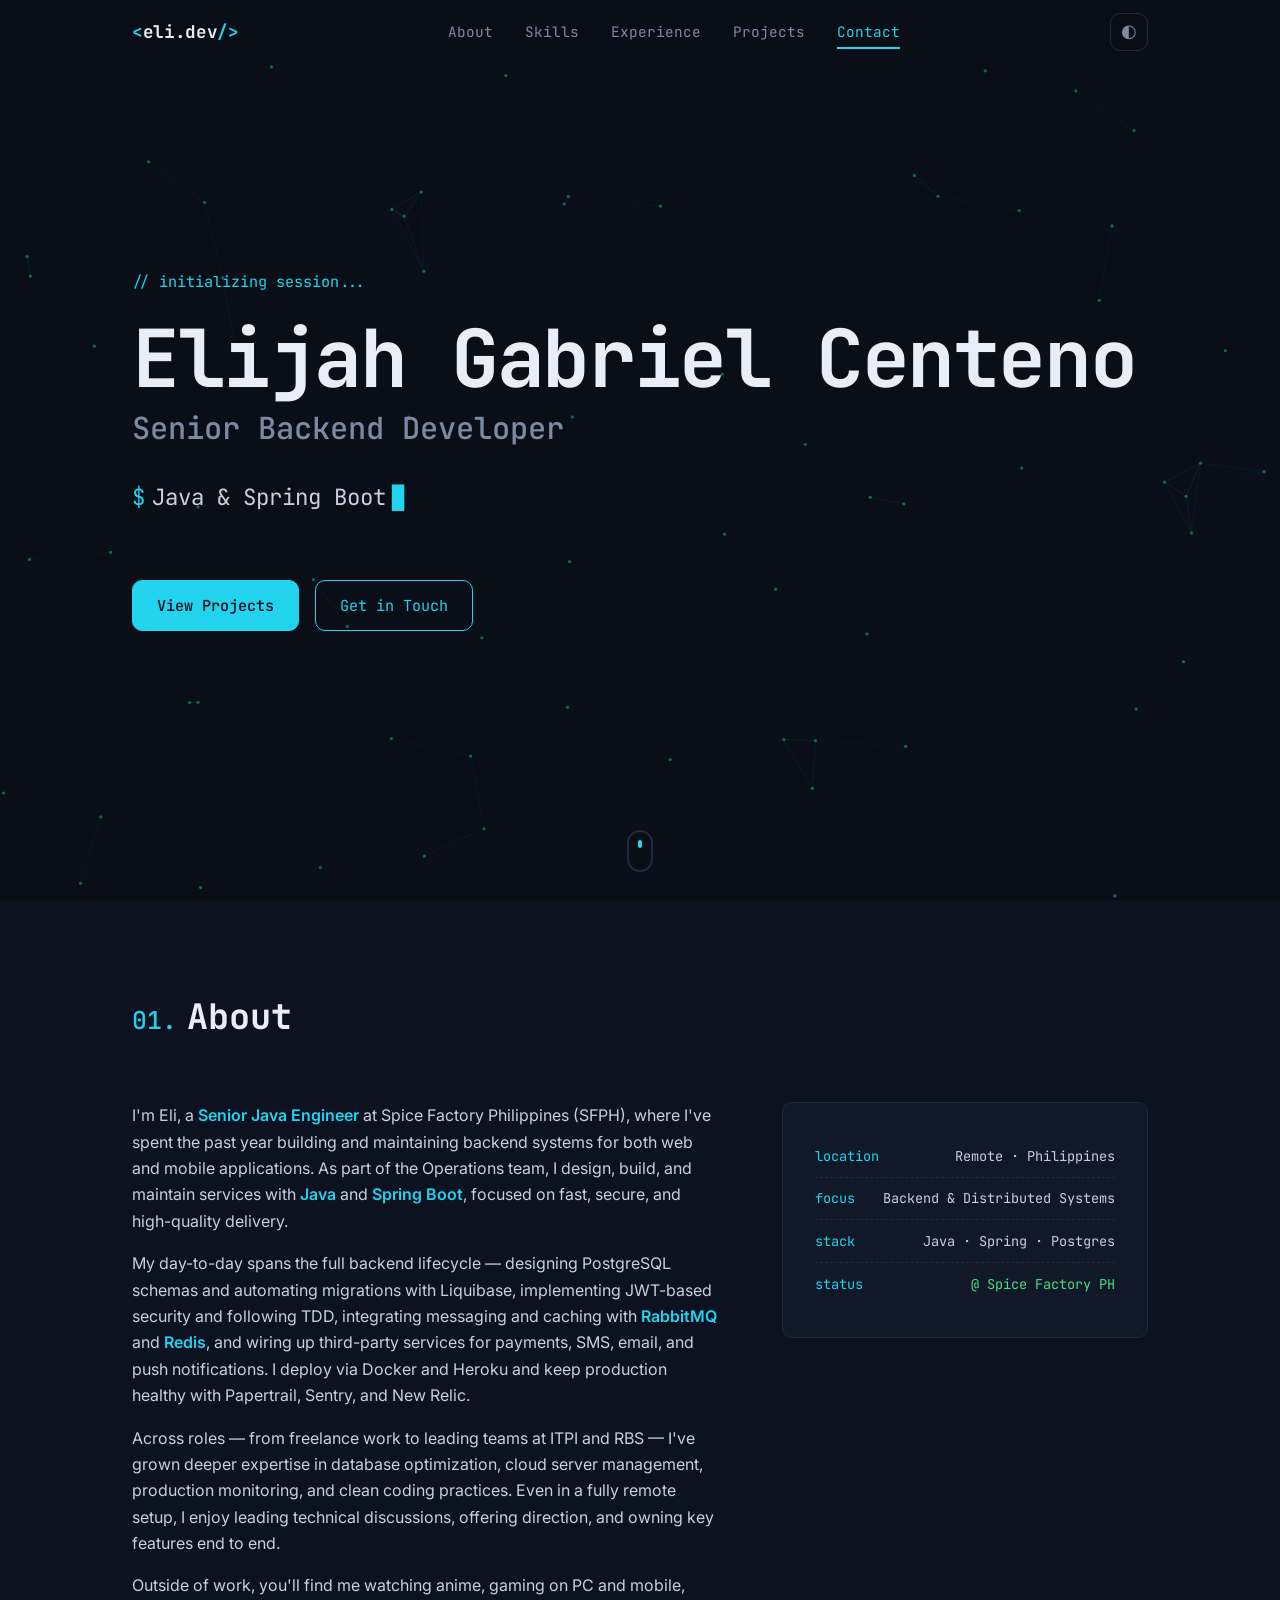
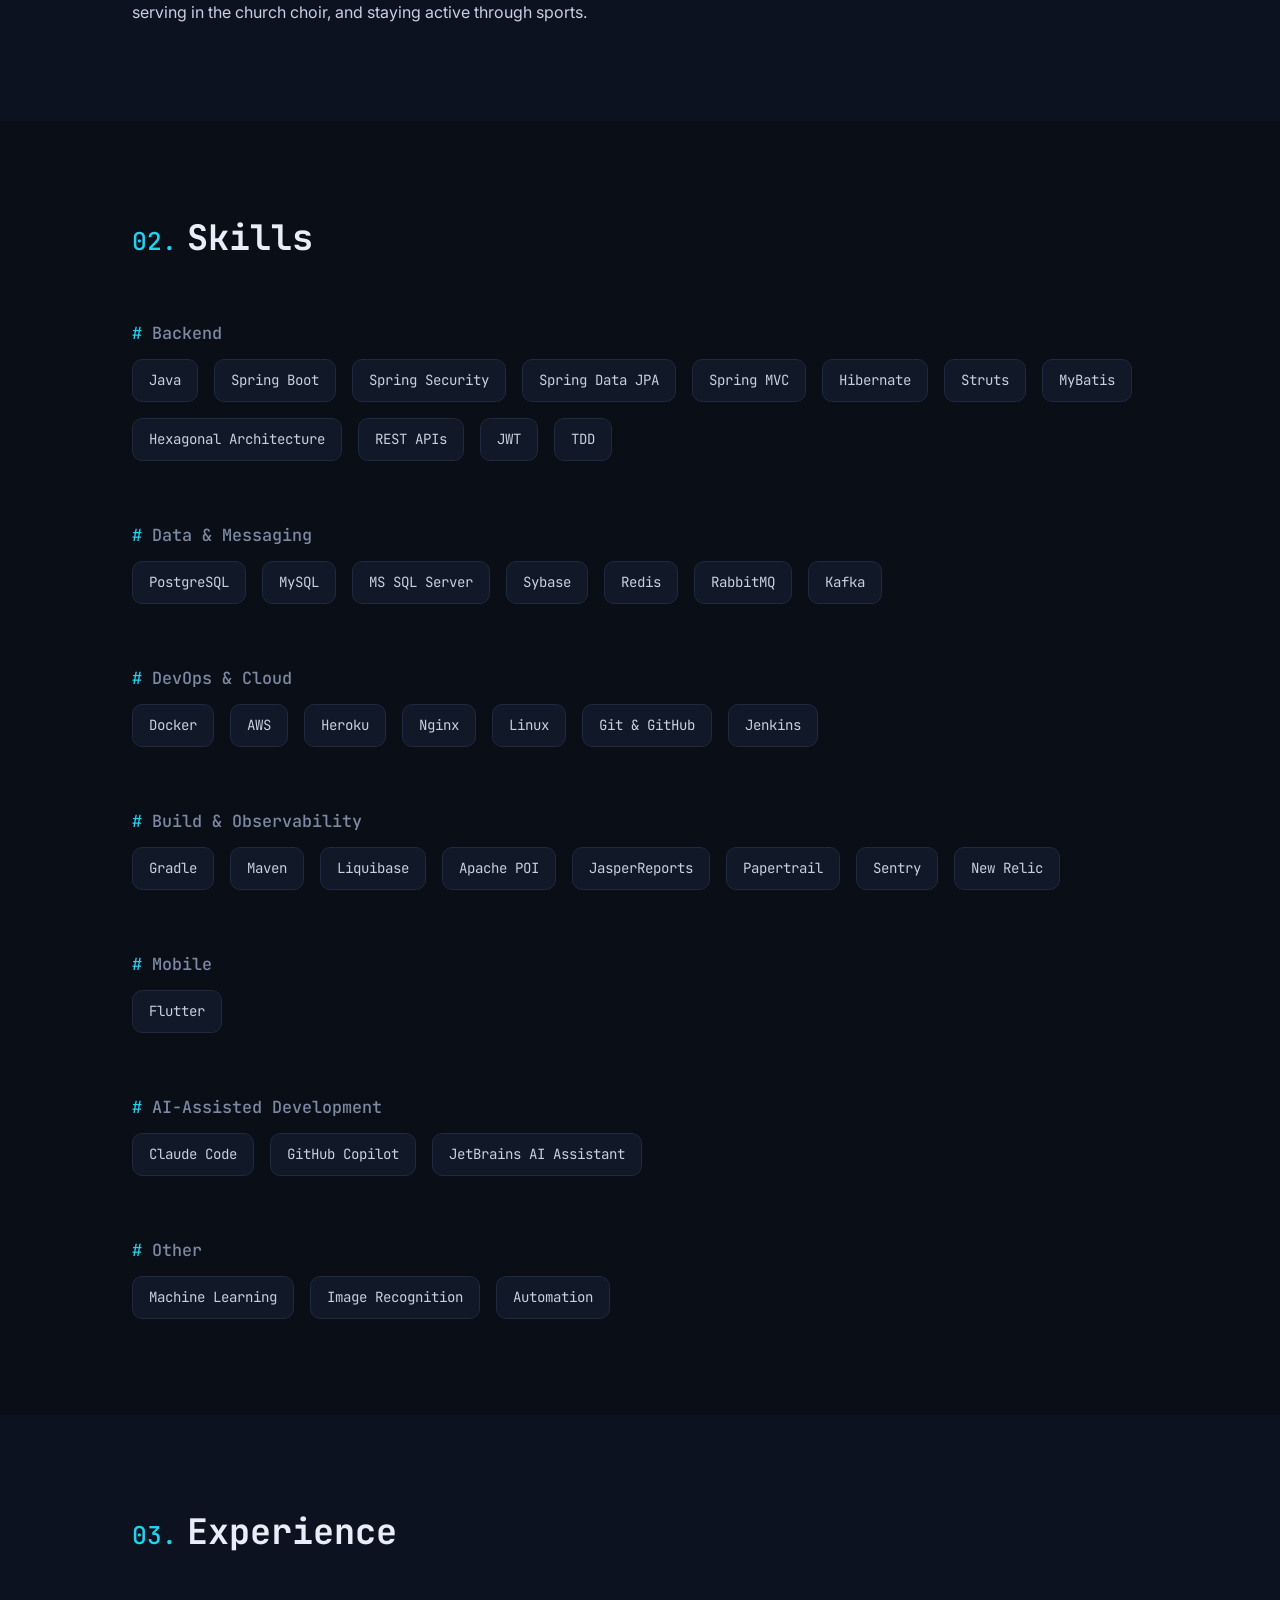
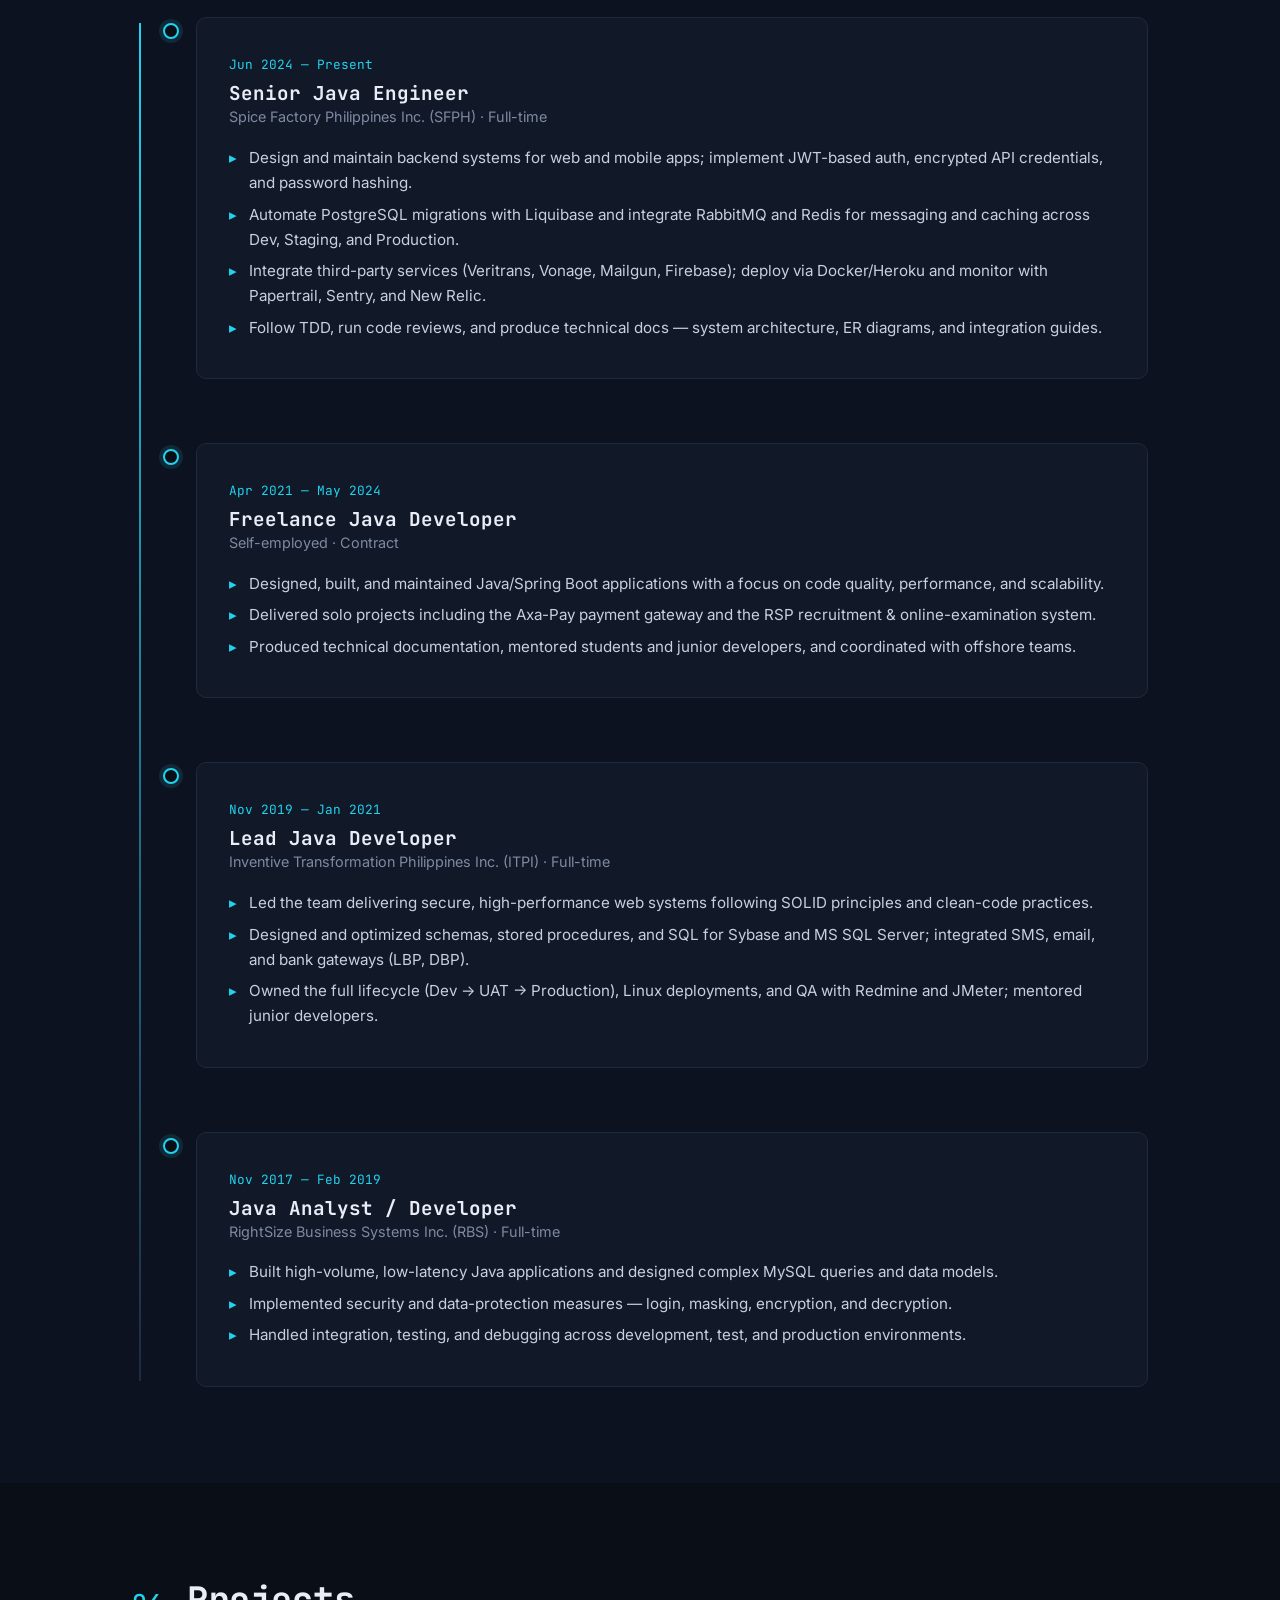
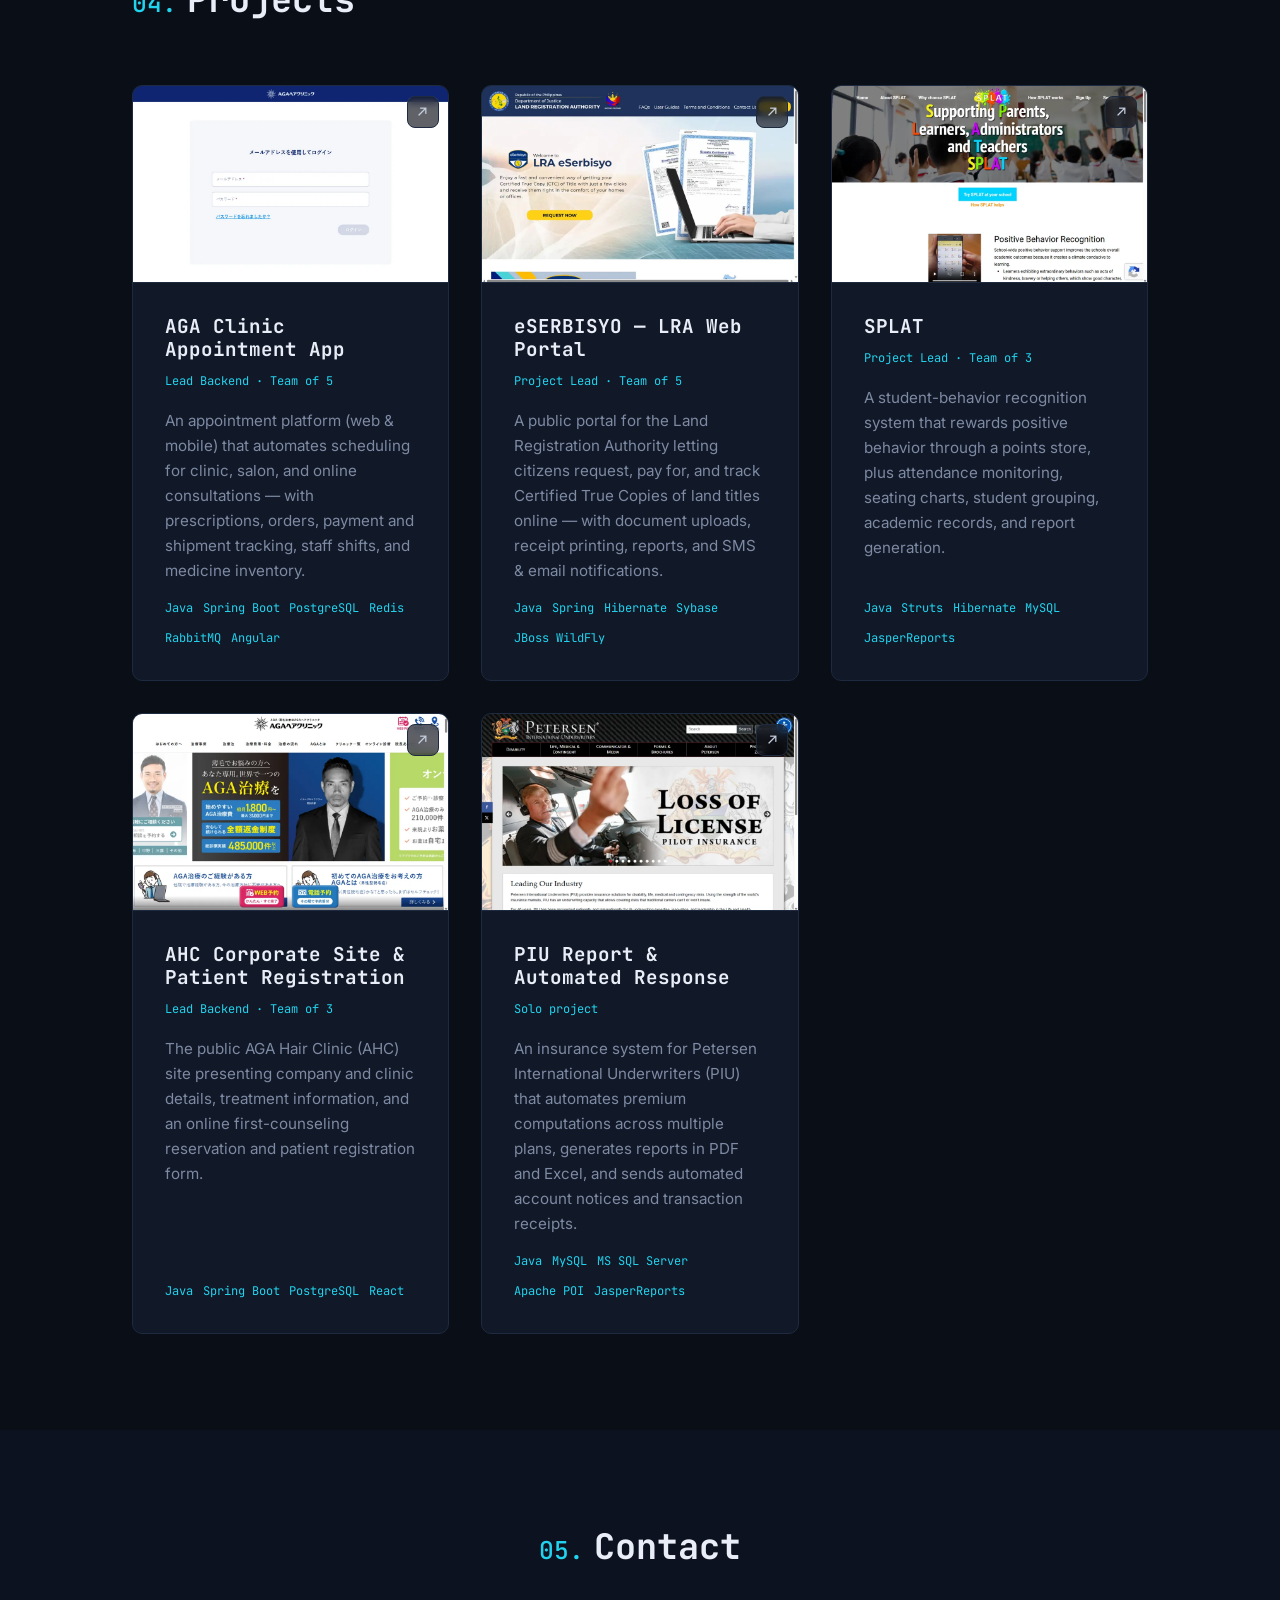
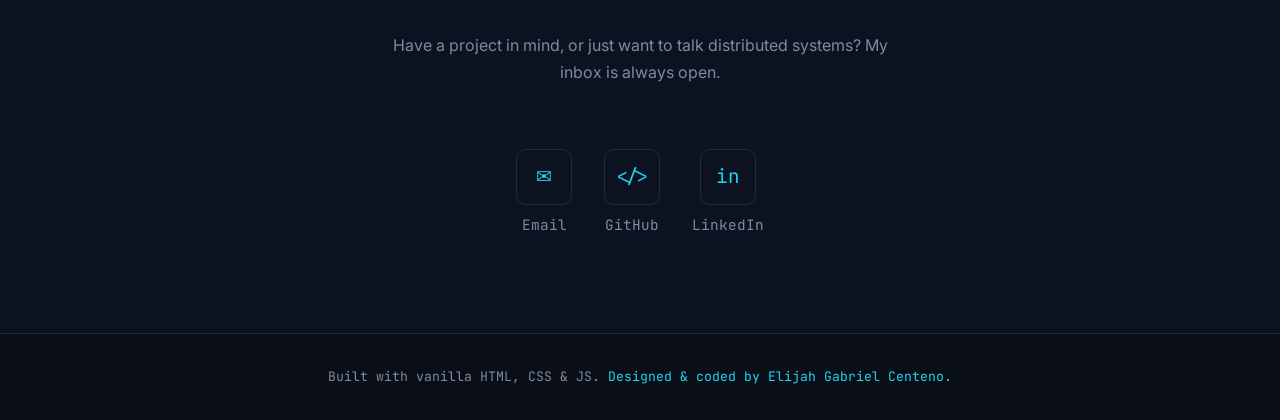
==== commit 09be7a93: "Add AGA appointment app login-screen screenshot Use the public login page (no patient data) as the A" ====
--- a/index.html
+++ b/index.html
@@ -344,8 +344,7 @@
                If a file is missing the card shows a graceful "</>" placeholder. -->
           <article class="project-card">
             <div class="project-card__media">
-              <!-- TODO: add assets/projects/aga-appointment.png — use a REDACTED / logged-out view (live screens show patient PII) -->
-              <img class="project-card__img" src="assets/projects/aga-appointment.png" alt="AGA Clinic Appointment App screenshot"
+              <img class="project-card__img" src="assets/projects/aga-appointment.webp" alt="AGA Clinic Appointment App login screen"
                    onerror="this.closest('.project-card__media').classList.add('is-empty');this.remove()" />
               <div class="project-card__links">
                 <!-- GitHub repo icon — uncomment and set href when a public repo exists:
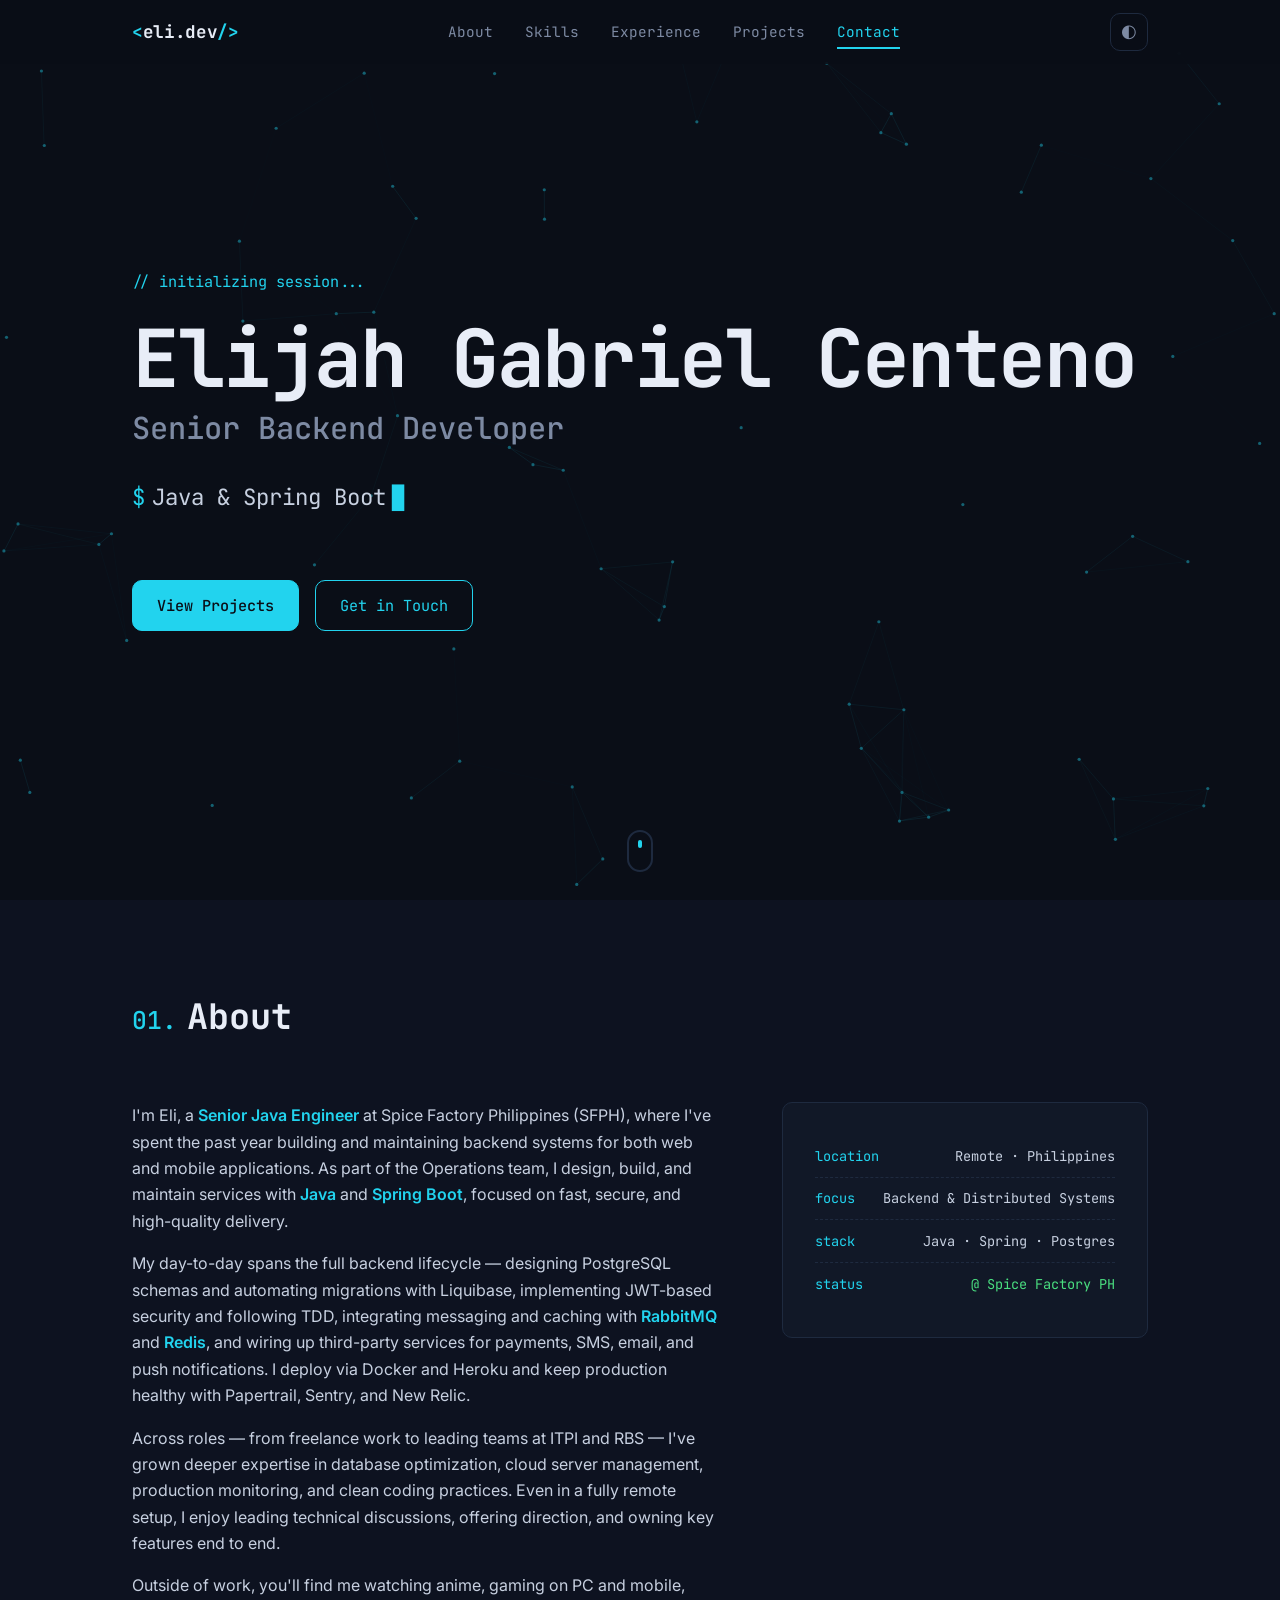
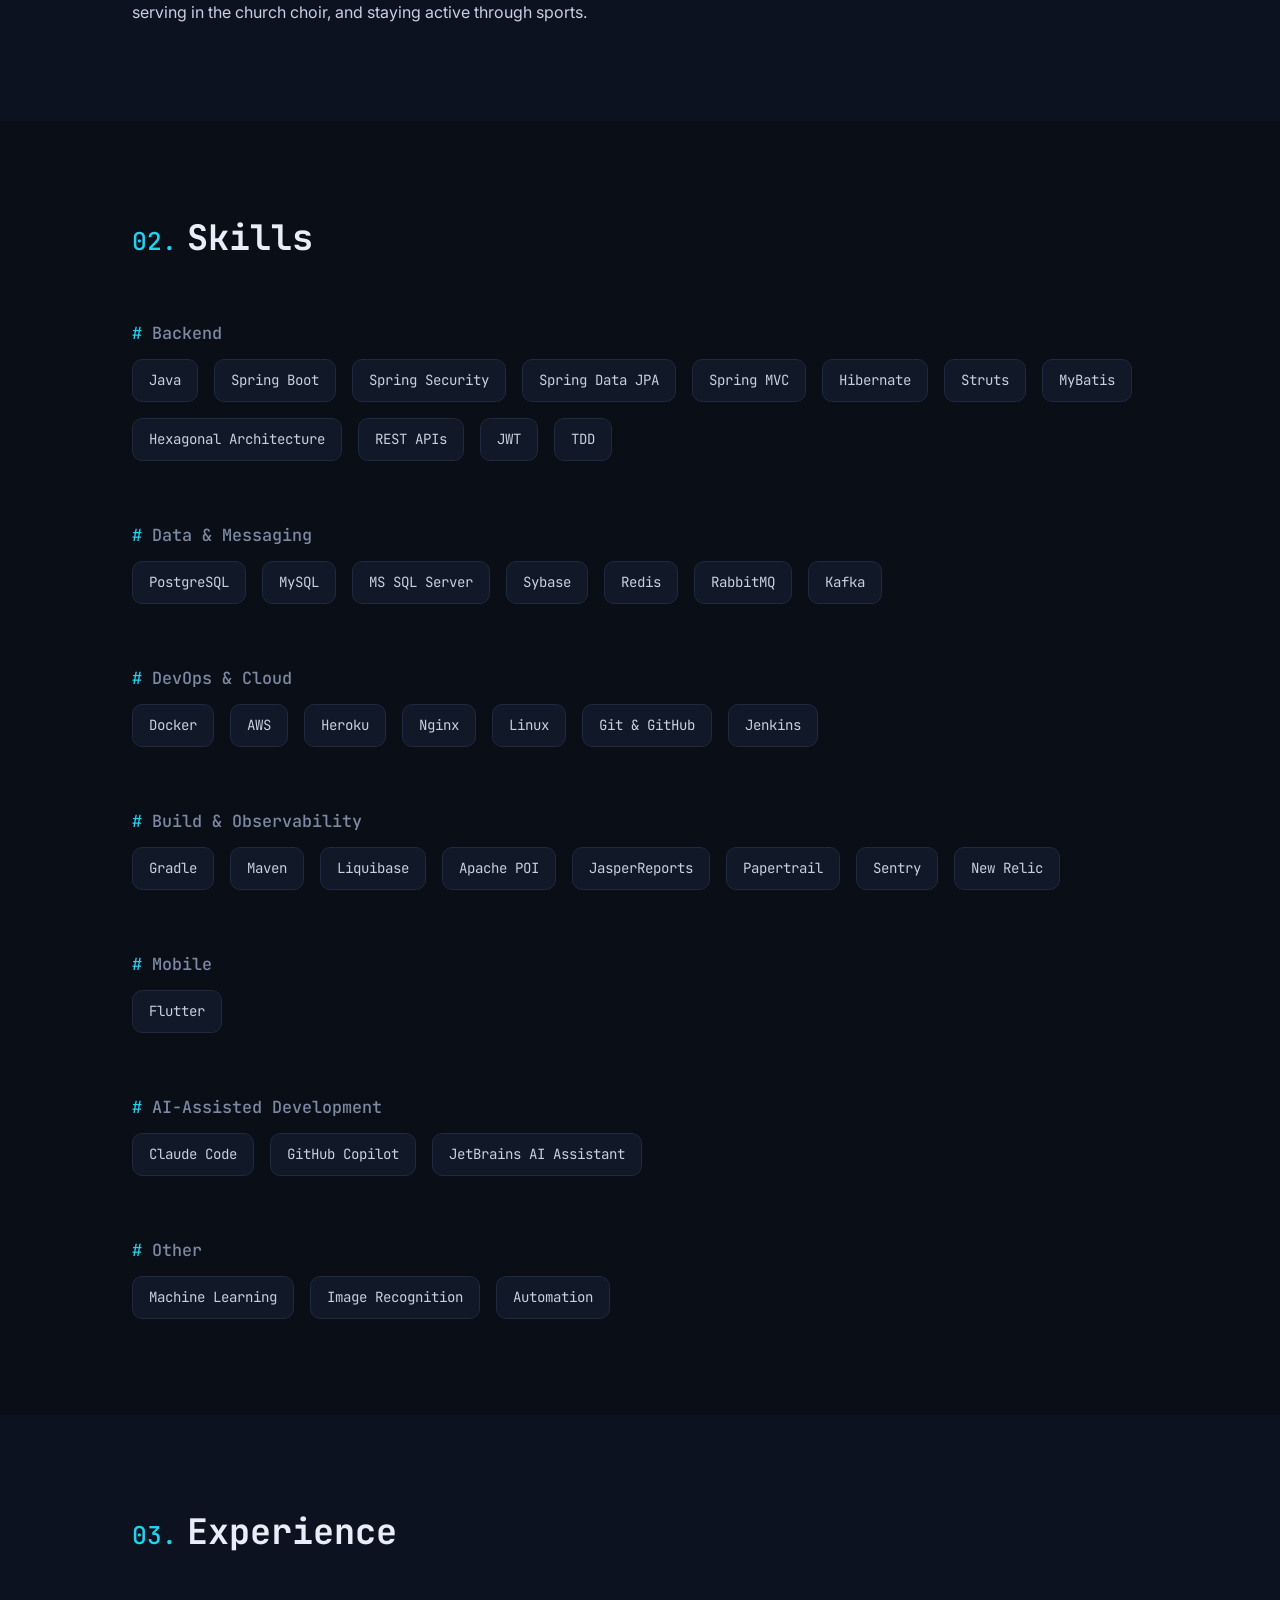
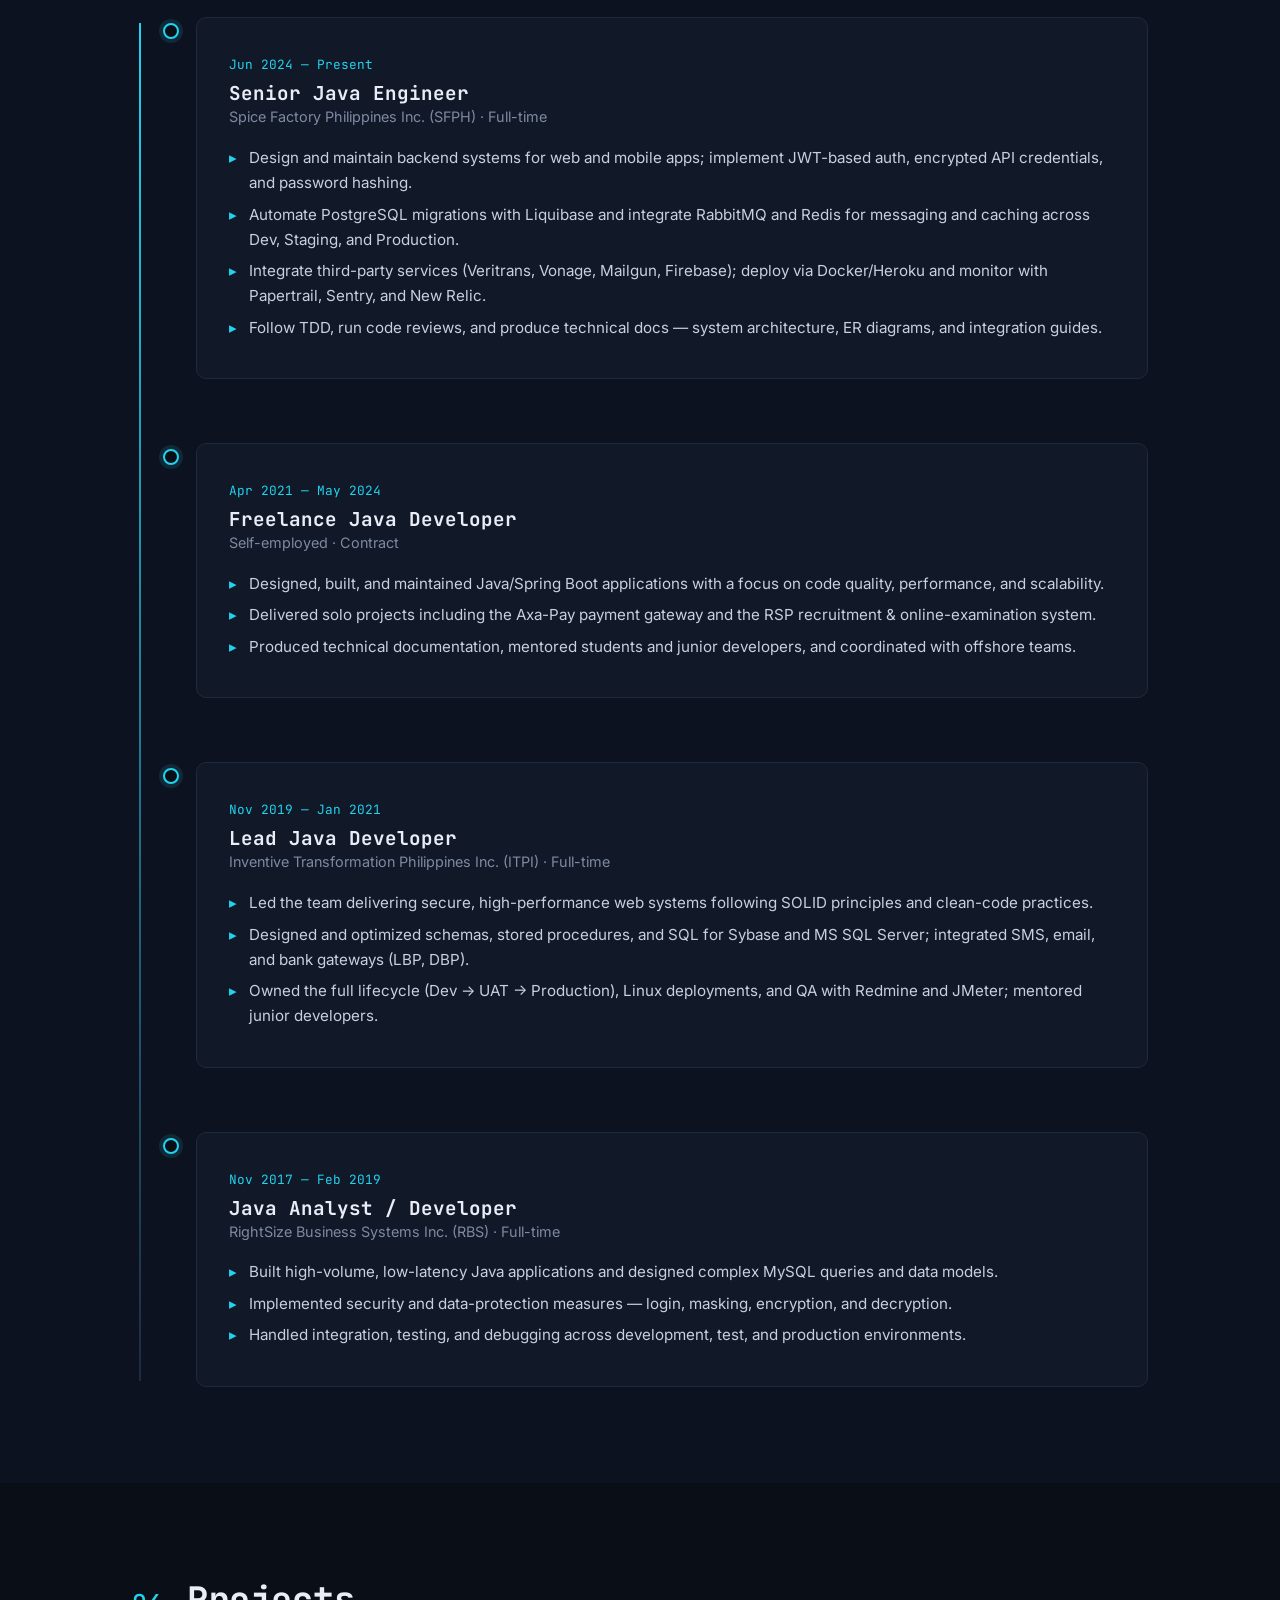
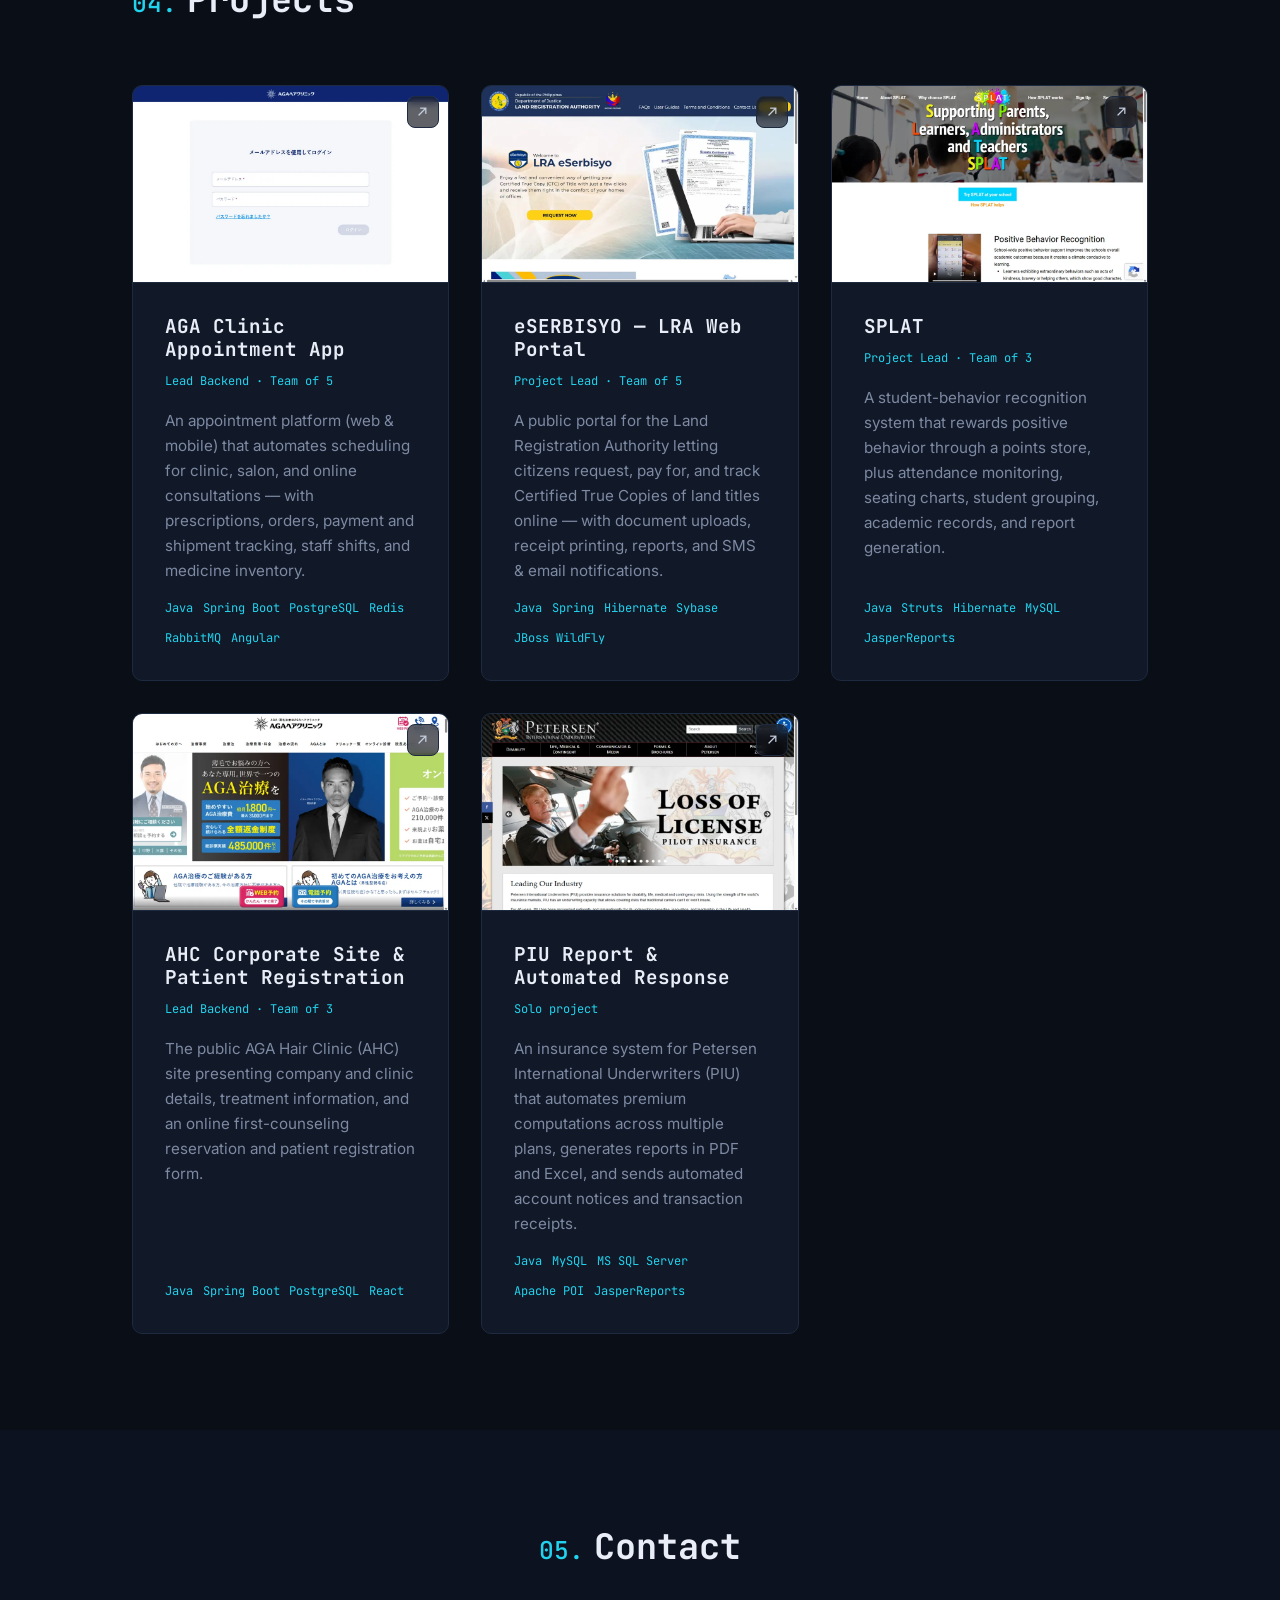
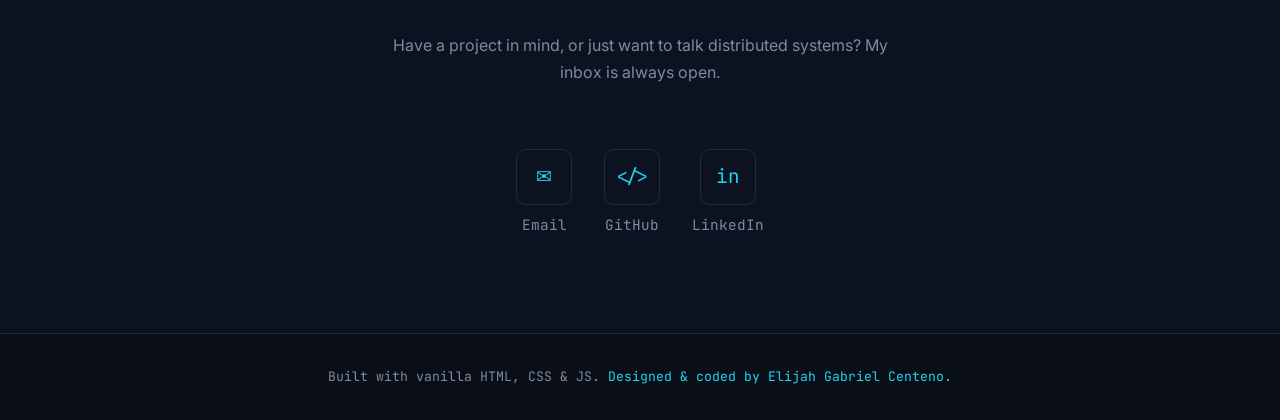
==== commit e98a16ad: "Fix Contact GitHub link to point to dev-codewitheli Was pointing to an empty org; now points to the " ====
--- a/index.html
+++ b/index.html
@@ -491,7 +491,7 @@
             <span class="contact__icon" aria-hidden="true">&#9993;</span>
             <span>Email</span>
           </a>
-          <a class="contact__link" href="https://github.com/codewitheli" target="_blank" rel="noopener noreferrer" aria-label="GitHub">
+          <a class="contact__link" href="https://github.com/dev-codewitheli" target="_blank" rel="noopener noreferrer" aria-label="GitHub">
             <span class="contact__icon" aria-hidden="true">&lt;/&gt;</span>
             <span>GitHub</span>
           </a>
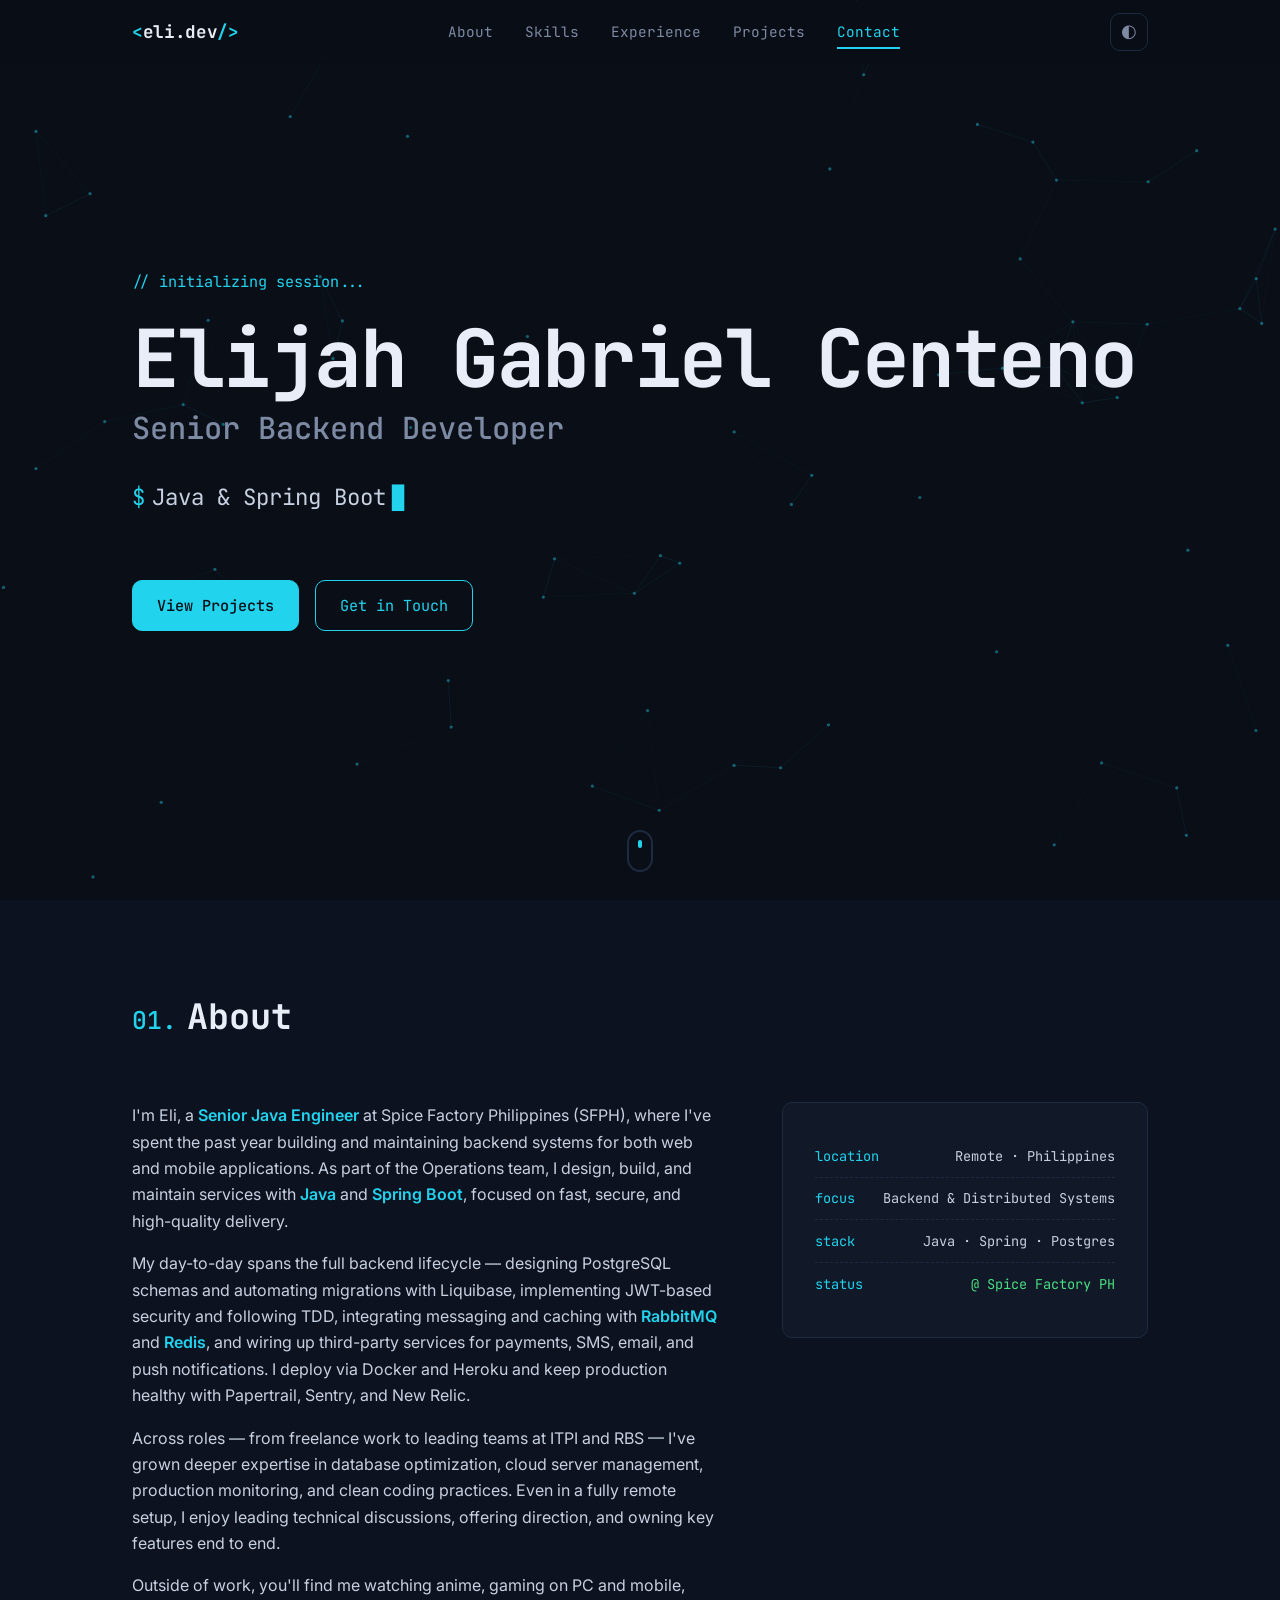
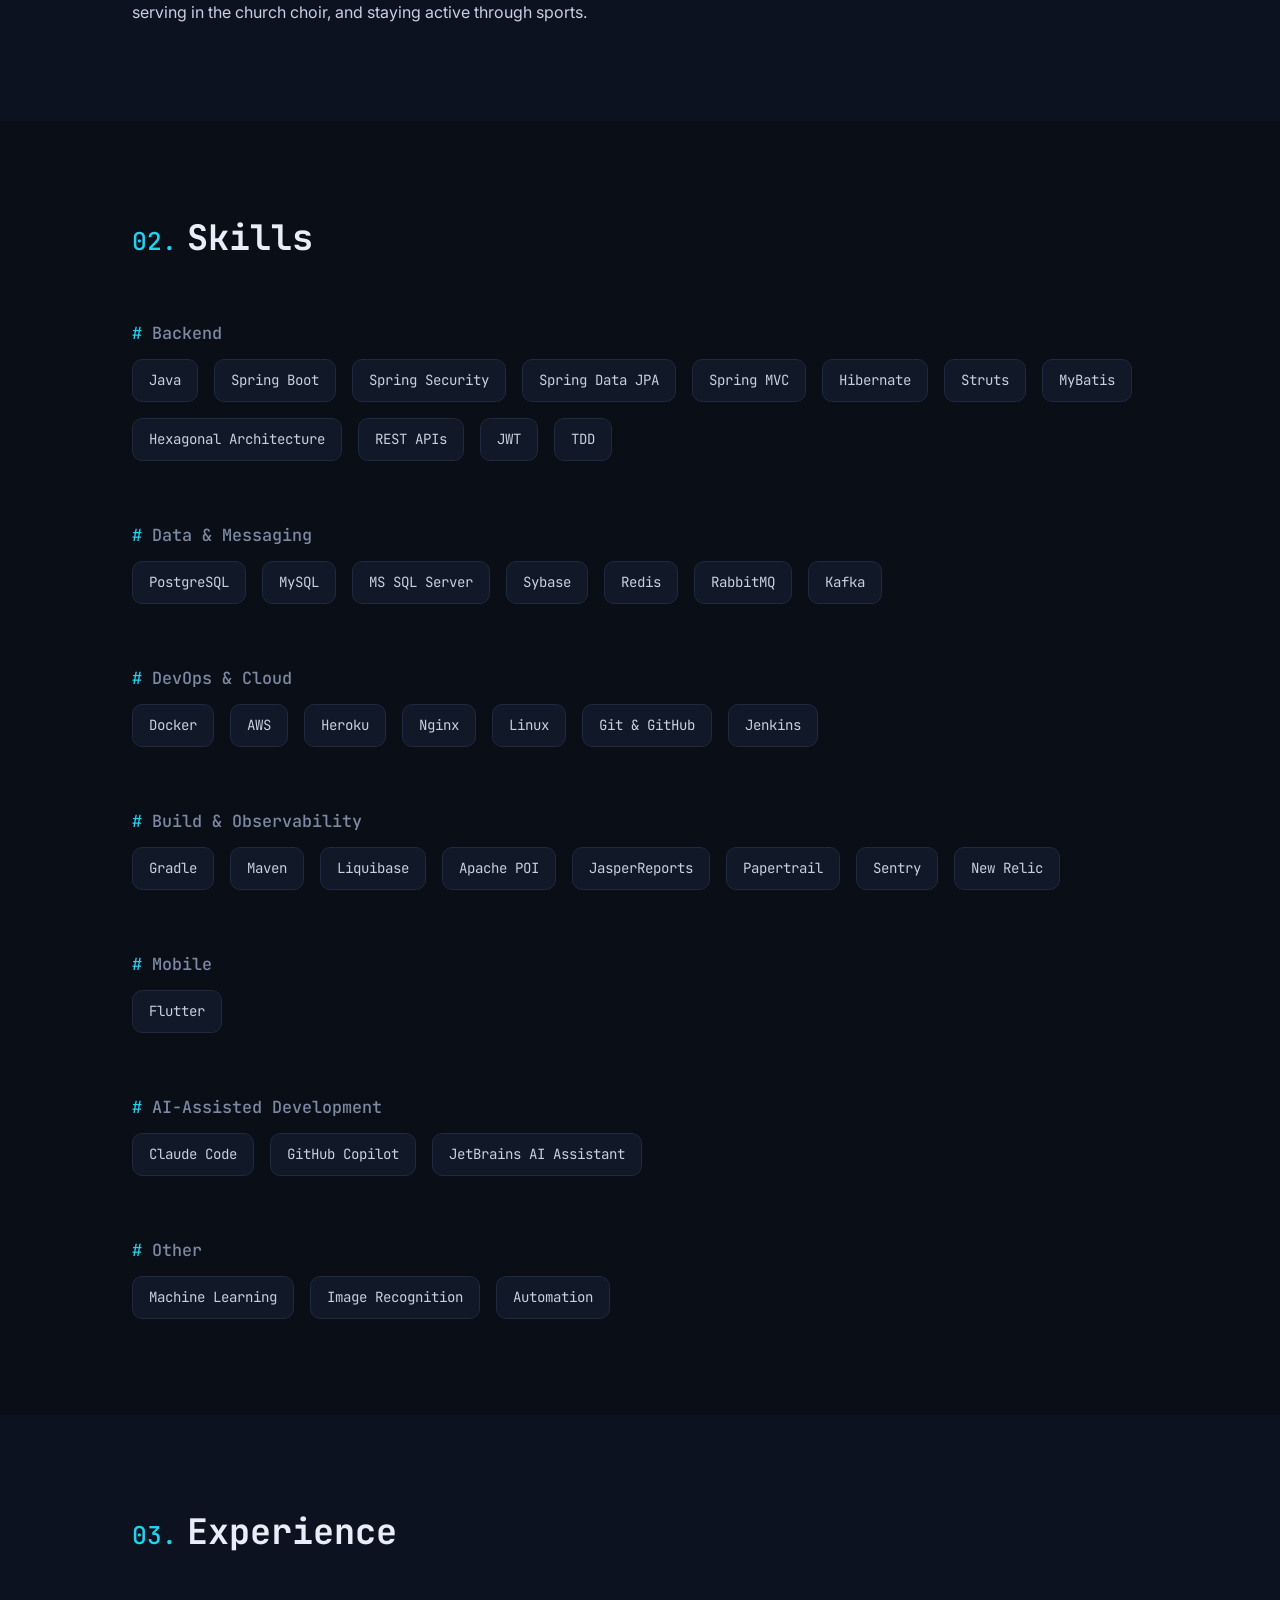
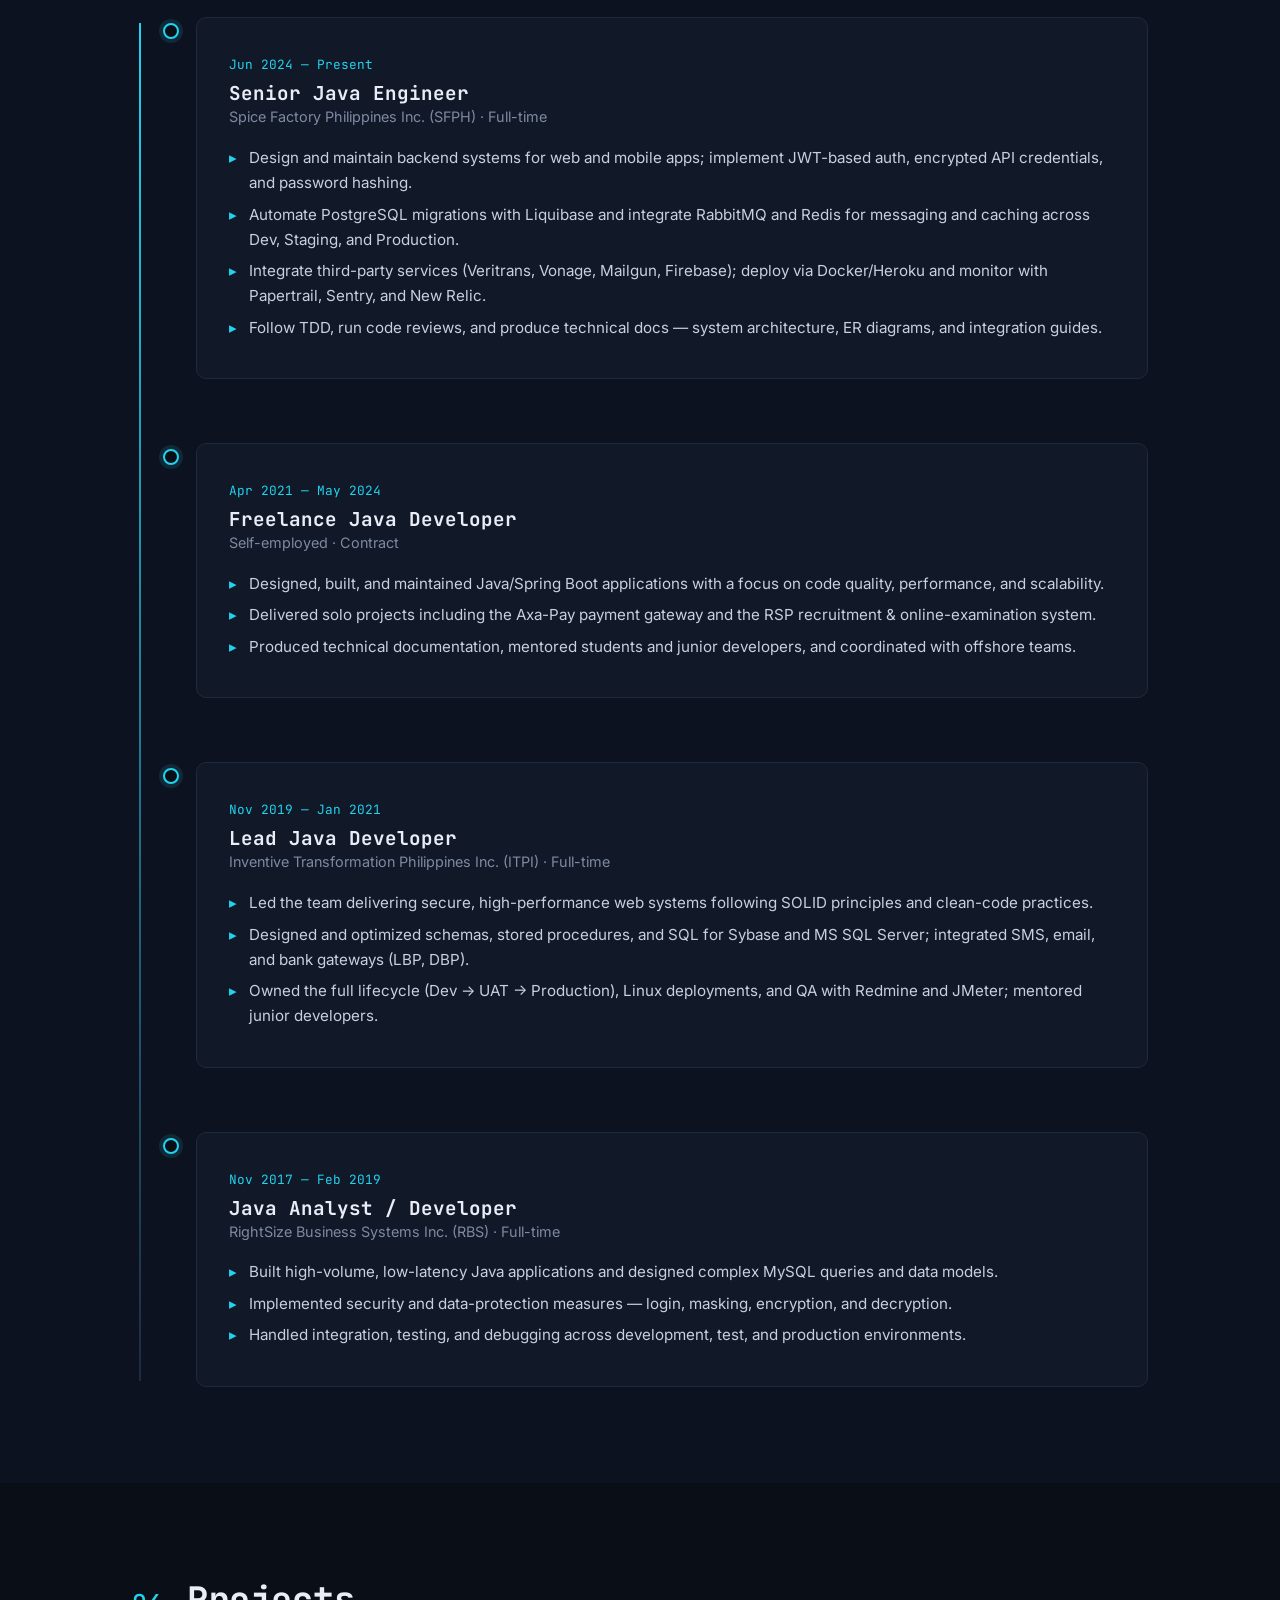
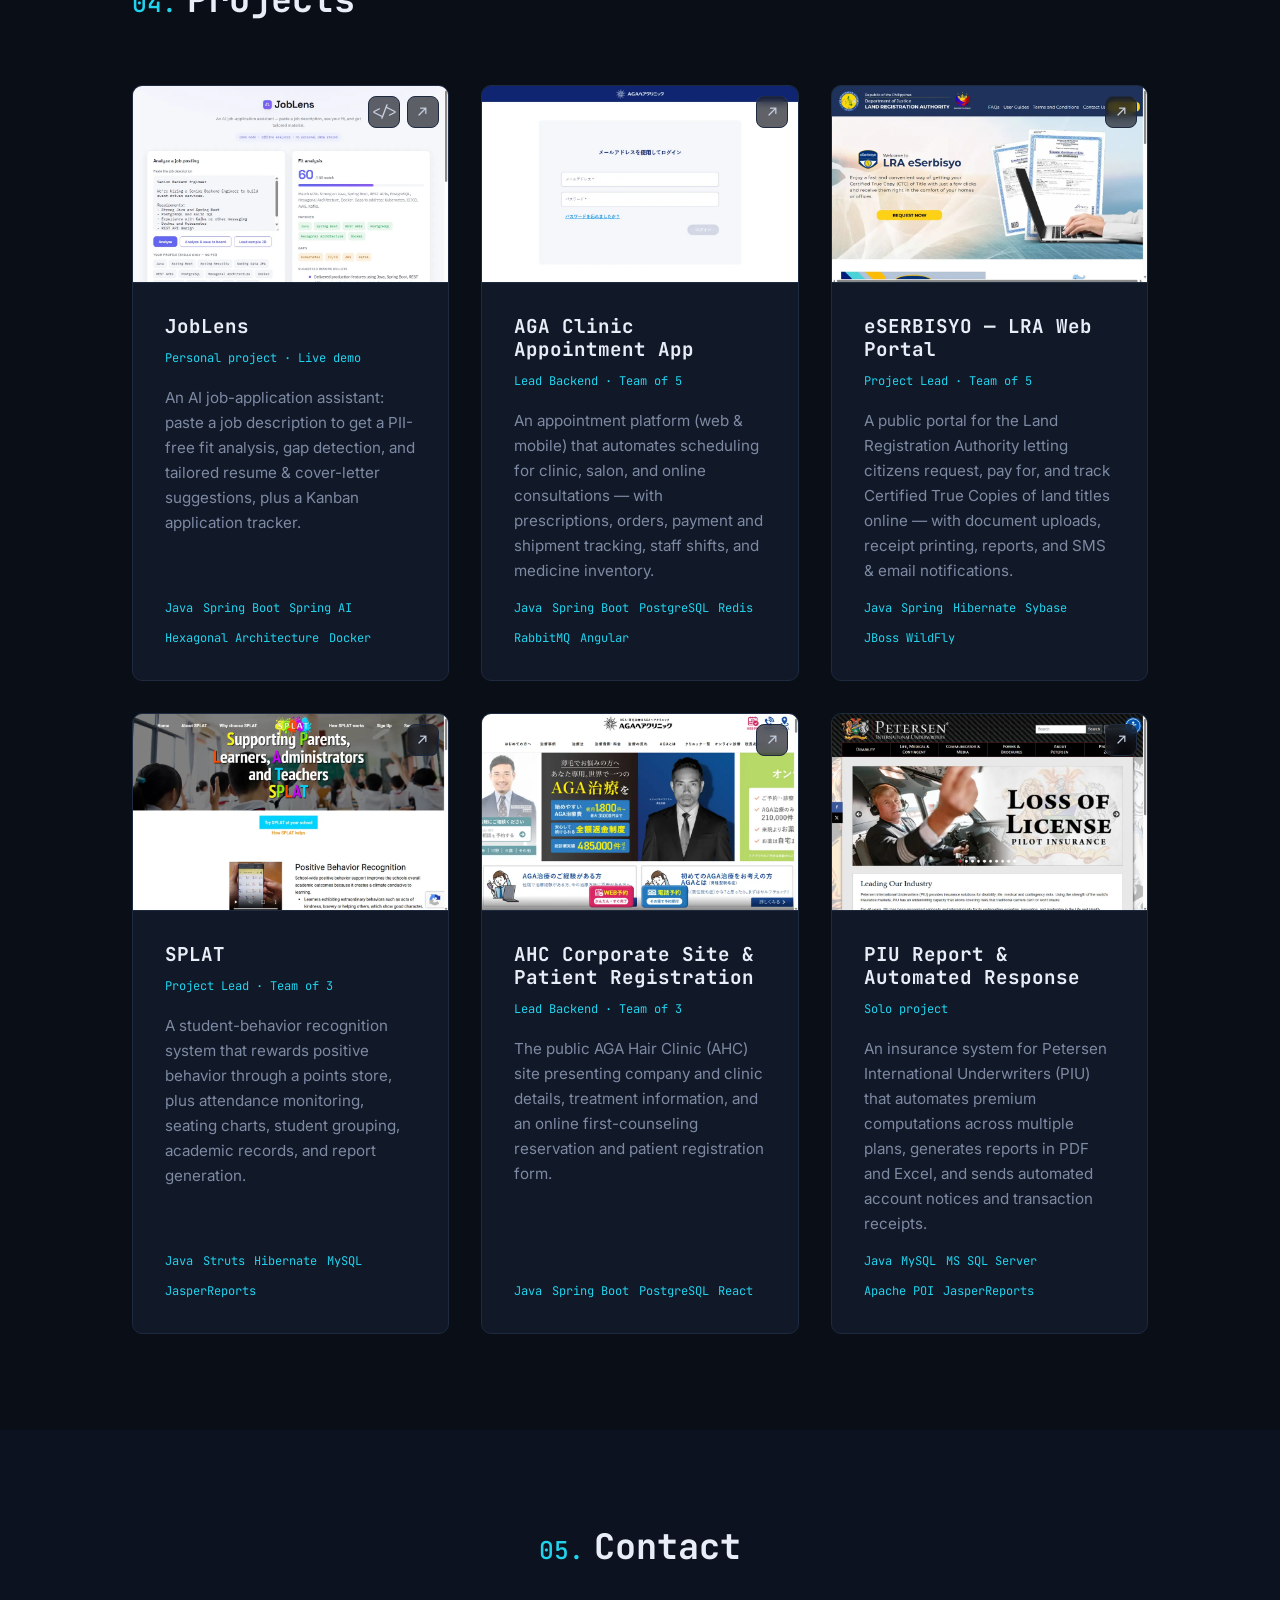
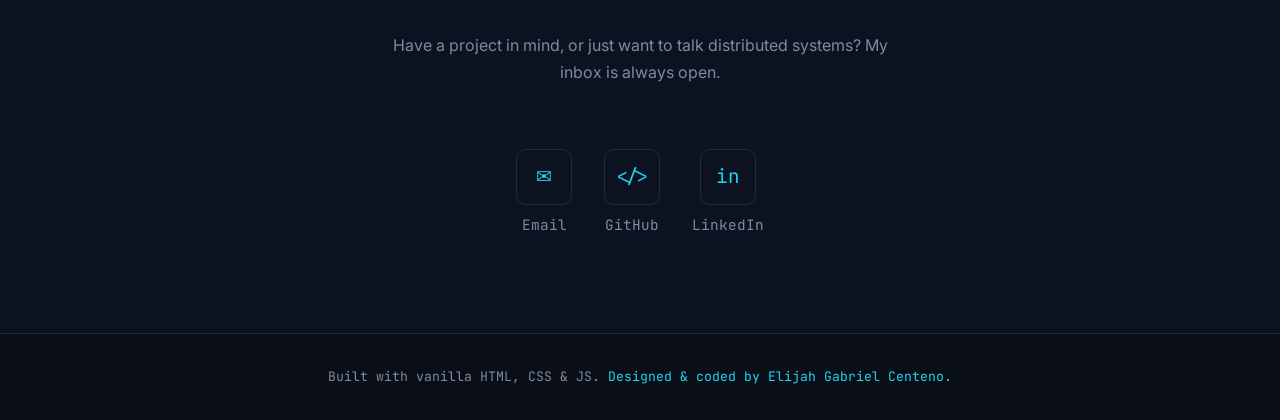
==== commit 3e9609e2: "Add JobLens as flagship project card Live AI job-application assistant (Spring Boot + Spring AI), de" ====
--- a/index.html
+++ b/index.html
@@ -338,7 +338,31 @@
         <h2 class="section__title"><span class="section__num">04.</span> Projects</h2>
 
         <div class="projects__grid">
-          <!-- These are client/production projects — add repo or live URLs where public,
+          <!-- Flagship personal project — live app + public repo. -->
+          <article class="project-card">
+            <div class="project-card__media">
+              <img class="project-card__img" src="assets/projects/joblens.webp" alt="JobLens — AI job-application assistant"
+                   onerror="this.closest('.project-card__media').classList.add('is-empty');this.remove()" />
+              <div class="project-card__links">
+                <a href="https://github.com/dev-codewitheli/joblens" class="project-card__link" target="_blank" rel="noopener noreferrer" aria-label="GitHub repository" title="GitHub">&lt;/&gt;</a>
+                <a href="https://joblens-9ucp.onrender.com" class="project-card__link" target="_blank" rel="noopener noreferrer" aria-label="Live site" title="Live site">&#8599;</a>
+              </div>
+            </div>
+            <div class="project-card__body">
+              <h3 class="project-card__title">JobLens</h3>
+              <p class="project-card__role">Personal project · Live demo</p>
+              <p class="project-card__desc">
+                An AI job-application assistant: paste a job description to get a
+                PII-free fit analysis, gap detection, and tailored resume &amp;
+                cover-letter suggestions, plus a Kanban application tracker.
+              </p>
+              <ul class="project-card__tech">
+                <li>Java</li><li>Spring Boot</li><li>Spring AI</li><li>Hexagonal Architecture</li><li>Docker</li>
+              </ul>
+            </div>
+          </article>
+
+          <!-- Client / production projects — add repo or live URLs where public,
                otherwise leave href="#" (or remove the link icon).
                SCREENSHOTS: drop image files in assets/projects/ using the src names below.
                If a file is missing the card shows a graceful "</>" placeholder. -->
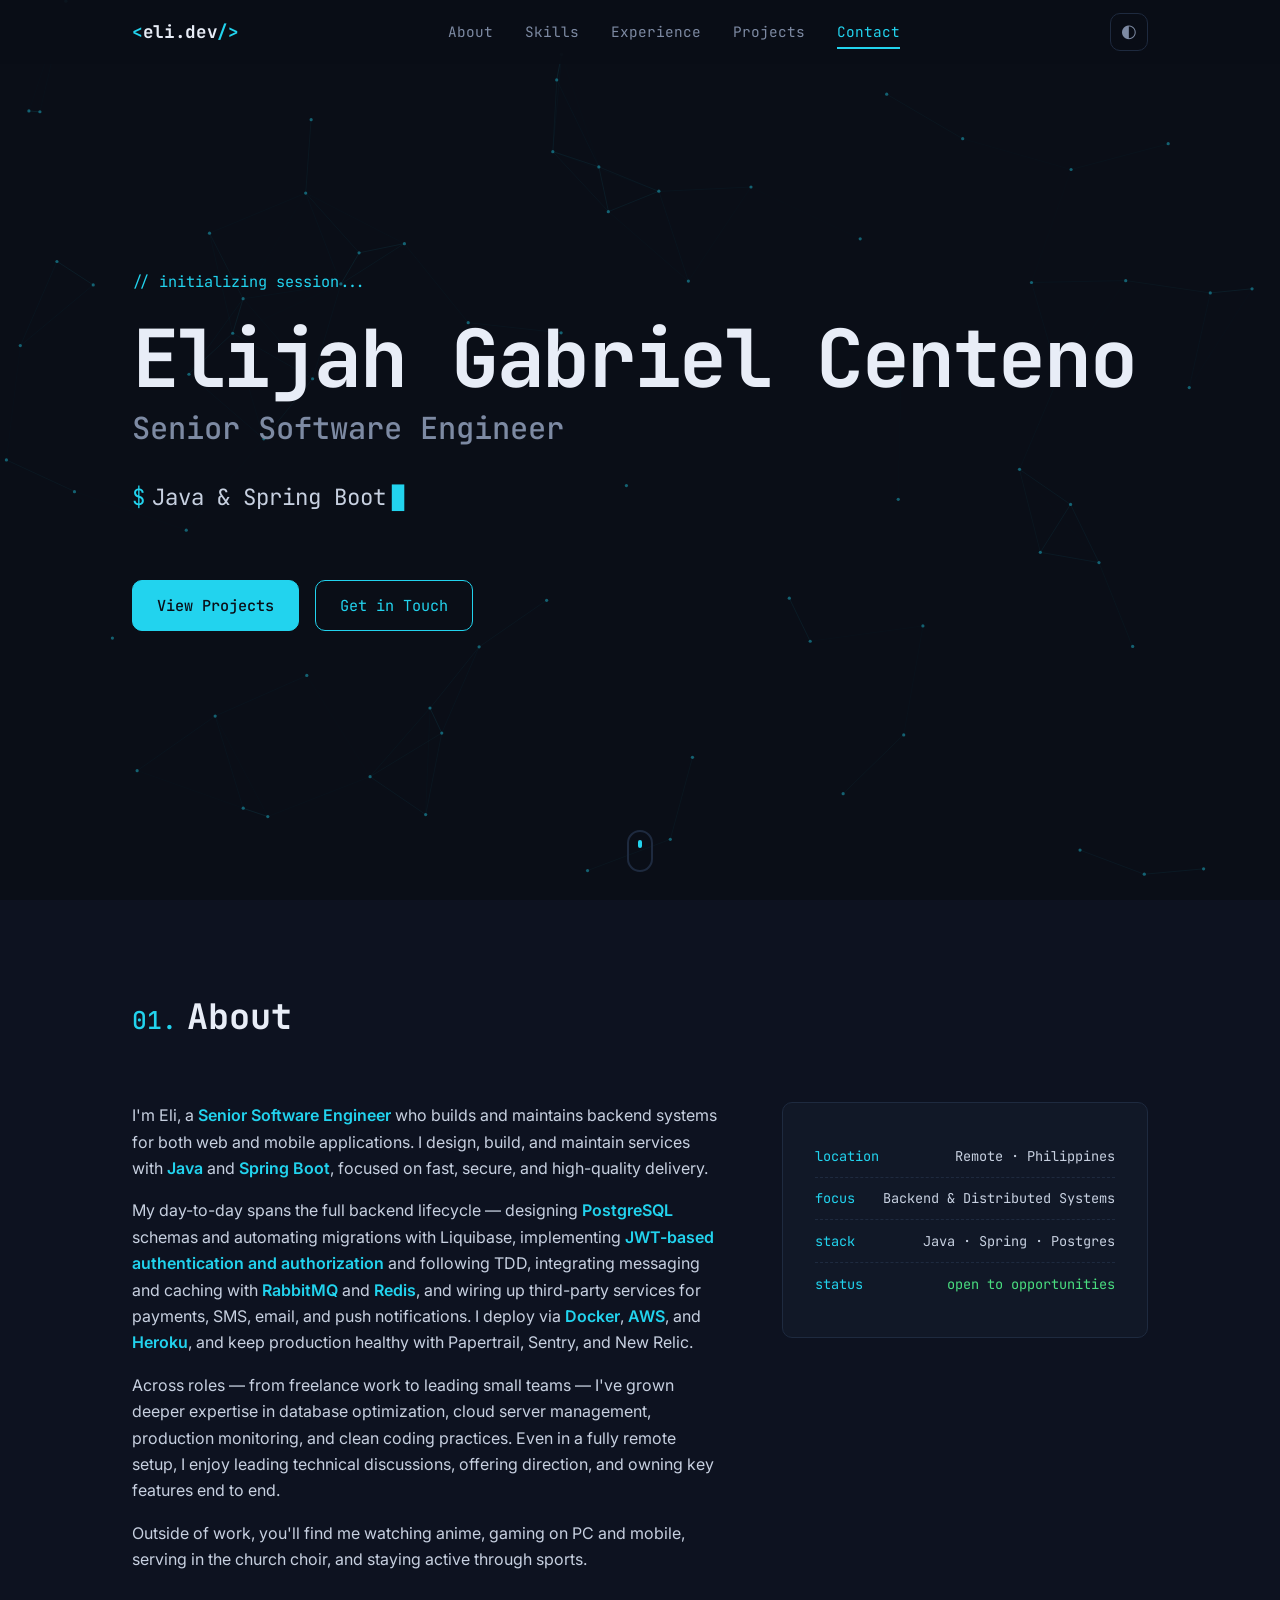
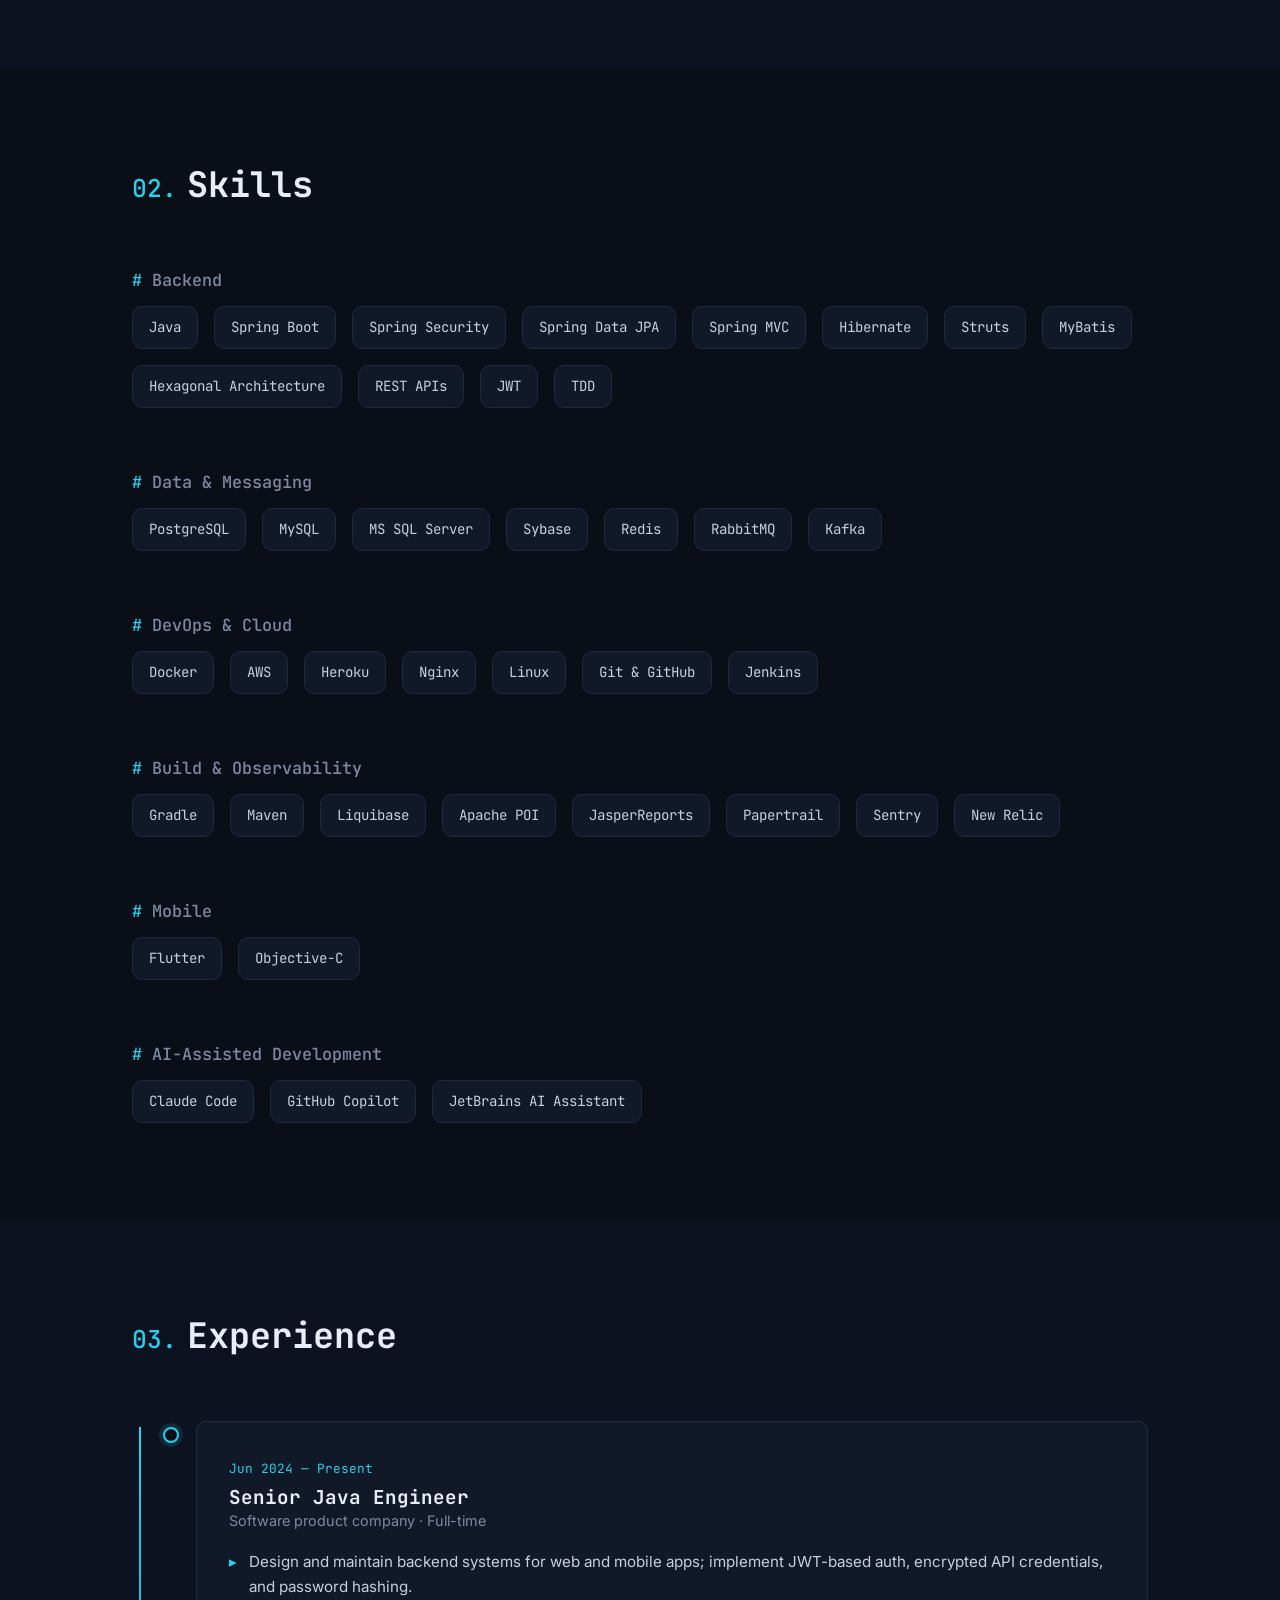
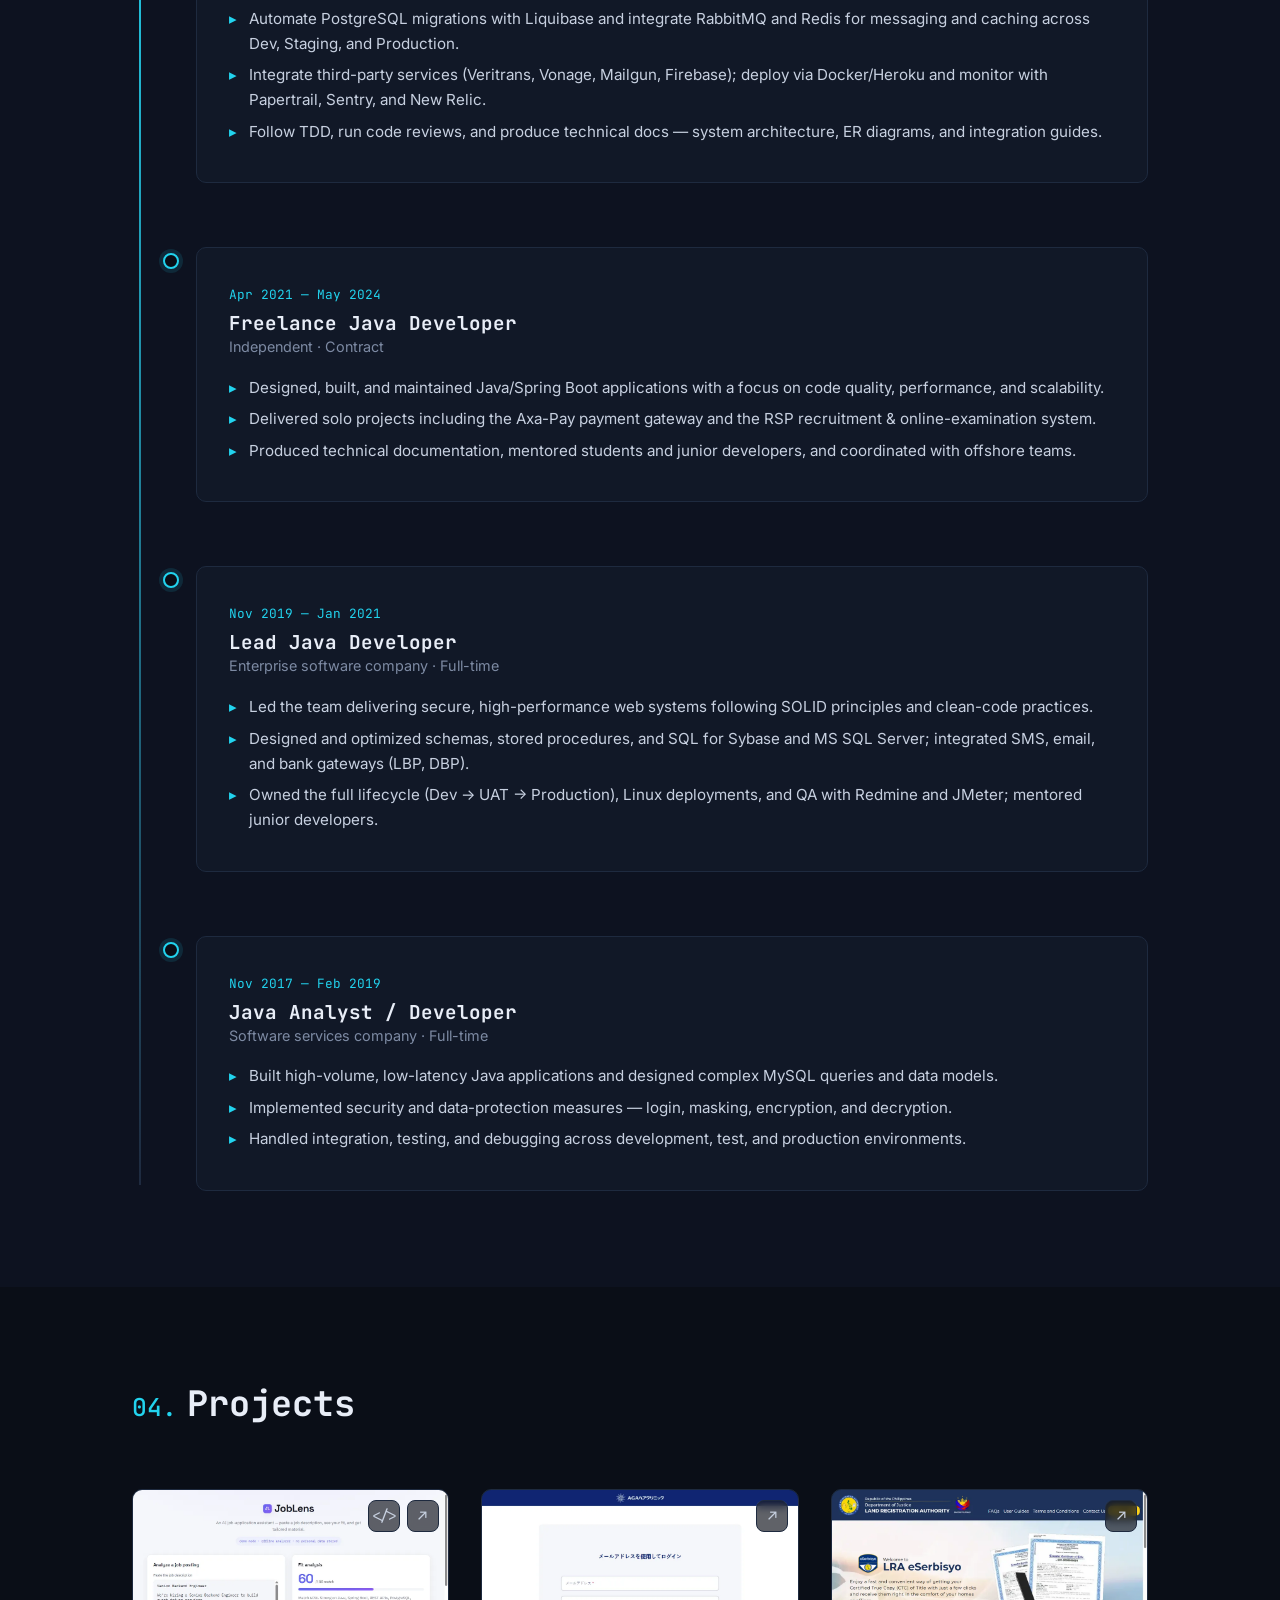
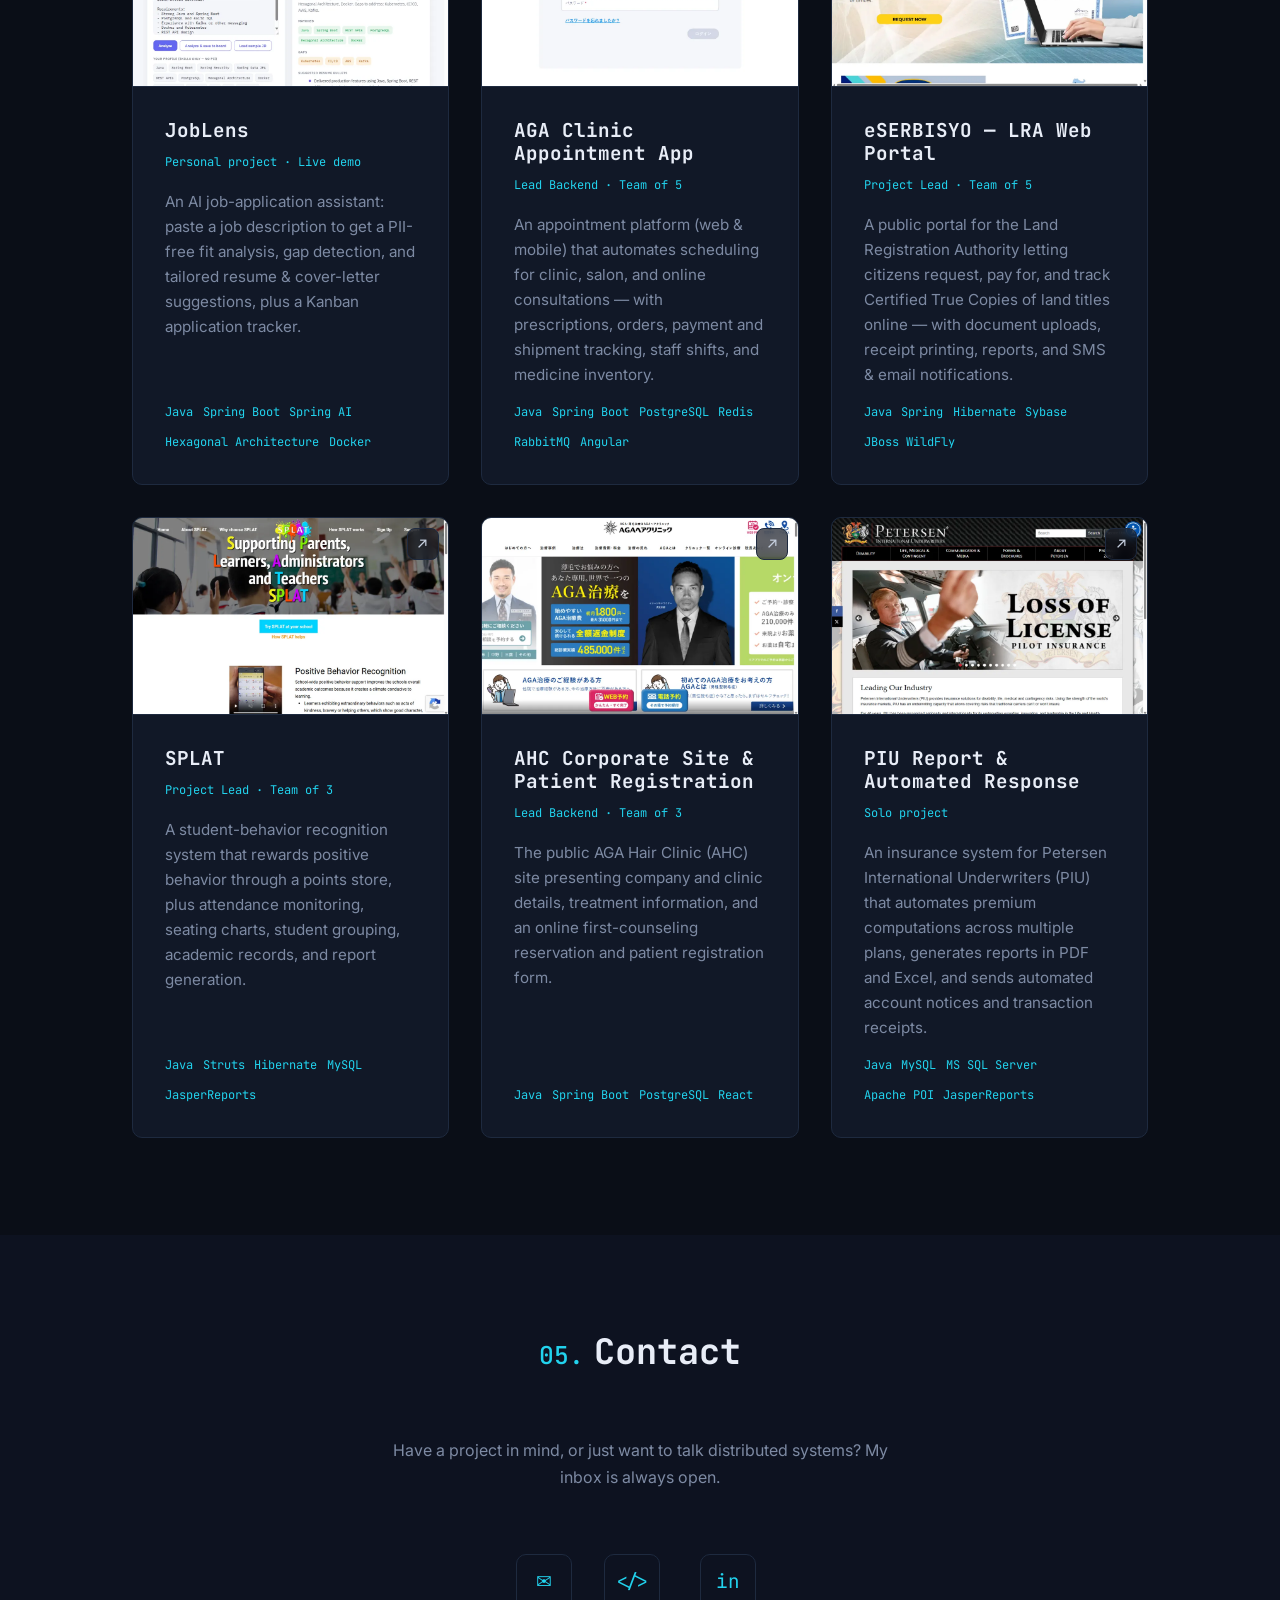
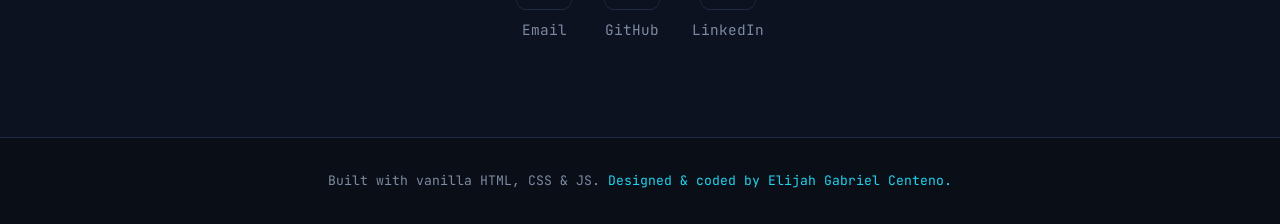
==== commit 53f99198: "Generalize content for privacy; retitle; refine skills - Retitle to "Senior Software Engineer" (hero" ====
--- a/index.html
+++ b/index.html
@@ -3,8 +3,8 @@
 <head>
   <meta charset="UTF-8" />
   <meta name="viewport" content="width=device-width, initial-scale=1.0" />
-  <meta name="description" content="Portfolio of a Senior Backend Developer — Java, Spring Boot, Hexagonal Architecture, Distributed Systems." />
-  <title>Elijah Gabriel Centeno — Senior Backend Developer</title>
+  <meta name="description" content="Portfolio of a Senior Software Engineer — Java, Spring Boot, Hexagonal Architecture, Distributed Systems." />
+  <title>Elijah Gabriel Centeno — Senior Software Engineer</title>
 
   <!-- Google Fonts: JetBrains Mono (headings/code) + Inter (body) -->
   <link rel="preconnect" href="https://fonts.googleapis.com" />
@@ -75,7 +75,7 @@
 
         <h1 class="hero__name">Elijah Gabriel Centeno</h1>
 
-        <h2 class="hero__title">Senior Backend Developer</h2>
+        <h2 class="hero__title">Senior Software Engineer</h2>
 
         <!-- Animated typing effect cycles through these phrases -->
         <p class="hero__tagline">
@@ -107,29 +107,29 @@
           <div class="about__text">
             <!-- TODO: tweak this bio anytime -->
             <p>
-              I'm Eli, a <strong>Senior Java Engineer</strong> at Spice Factory
-              Philippines (SFPH), where I've spent the past year building and
-              maintaining backend systems for both web and mobile applications.
-              As part of the Operations team, I design, build, and maintain
-              services with <strong>Java</strong> and <strong>Spring Boot</strong>,
-              focused on fast, secure, and high-quality delivery.
+              I'm Eli, a <strong>Senior Software Engineer</strong> who builds and
+              maintains backend systems for both web and mobile applications. I
+              design, build, and maintain services with <strong>Java</strong> and
+              <strong>Spring Boot</strong>, focused on fast, secure, and
+              high-quality delivery.
             </p>
             <p>
               My day-to-day spans the full backend lifecycle — designing
-              PostgreSQL schemas and automating migrations with Liquibase,
-              implementing JWT-based security and following TDD, integrating
-              messaging and caching with <strong>RabbitMQ</strong> and
-              <strong>Redis</strong>, and wiring up third-party services for
-              payments, SMS, email, and push notifications. I deploy via
-              Docker and Heroku and keep production healthy with Papertrail,
-              Sentry, and New Relic.
+              <strong>PostgreSQL</strong> schemas and automating migrations with
+              Liquibase, implementing <strong>JWT-based authentication and
+              authorization</strong> and following TDD, integrating messaging and
+              caching with <strong>RabbitMQ</strong> and <strong>Redis</strong>,
+              and wiring up third-party services for payments, SMS, email, and
+              push notifications. I deploy via <strong>Docker</strong>,
+              <strong>AWS</strong>, and <strong>Heroku</strong>, and keep
+              production healthy with Papertrail, Sentry, and New Relic.
             </p>
             <p>
-              Across roles — from freelance work to leading teams at ITPI and
-              RBS — I've grown deeper expertise in database optimization, cloud
-              server management, production monitoring, and clean coding
-              practices. Even in a fully remote setup, I enjoy leading technical
-              discussions, offering direction, and owning key features end to end.
+              Across roles — from freelance work to leading small teams — I've
+              grown deeper expertise in database optimization, cloud server
+              management, production monitoring, and clean coding practices. Even
+              in a fully remote setup, I enjoy leading technical discussions,
+              offering direction, and owning key features end to end.
             </p>
             <p>
               Outside of work, you'll find me watching anime, gaming on PC and
@@ -144,7 +144,7 @@
               <li><span class="about__fact-key">location</span> <span>Remote · Philippines</span></li>
               <li><span class="about__fact-key">focus</span> <span>Backend &amp; Distributed Systems</span></li>
               <li><span class="about__fact-key">stack</span> <span>Java · Spring · Postgres</span></li>
-              <li><span class="about__fact-key">status</span> <span class="about__status">@ Spice Factory PH</span></li>
+              <li><span class="about__fact-key">status</span> <span class="about__status">open to opportunities</span></li>
             </ul>
           </aside>
         </div>
@@ -227,6 +227,7 @@
             <h3 class="skill-group__title">Mobile</h3>
             <div class="skill-group__tags">
               <span class="skill-tag">Flutter</span>
+              <span class="skill-tag">Objective-C</span>
             </div>
           </div>
 
@@ -239,16 +240,6 @@
               <span class="skill-tag">JetBrains AI Assistant</span>
             </div>
           </div>
-
-          <!-- Other -->
-          <div class="skill-group">
-            <h3 class="skill-group__title">Other</h3>
-            <div class="skill-group__tags">
-              <span class="skill-tag">Machine Learning</span>
-              <span class="skill-tag">Image Recognition</span>
-              <span class="skill-tag">Automation</span>
-            </div>
-          </div>
         </div>
       </div>
     </section>
@@ -269,7 +260,7 @@
                 <span class="timeline__date">Jun 2024 — Present</span>
               </div>
               <h3 class="timeline__role">Senior Java Engineer</h3>
-              <p class="timeline__company">Spice Factory Philippines Inc. (SFPH) · Full-time</p>
+              <p class="timeline__company">Software product company · Full-time</p>
               <ul class="timeline__points">
                 <li>Design and maintain backend systems for web and mobile apps; implement JWT-based auth, encrypted API credentials, and password hashing.</li>
                 <li>Automate PostgreSQL migrations with Liquibase and integrate RabbitMQ and Redis for messaging and caching across Dev, Staging, and Production.</li>
@@ -286,7 +277,7 @@
                 <span class="timeline__date">Apr 2021 — May 2024</span>
               </div>
               <h3 class="timeline__role">Freelance Java Developer</h3>
-              <p class="timeline__company">Self-employed · Contract</p>
+              <p class="timeline__company">Independent · Contract</p>
               <ul class="timeline__points">
                 <li>Designed, built, and maintained Java/Spring Boot applications with a focus on code quality, performance, and scalability.</li>
                 <li>Delivered solo projects including the Axa-Pay payment gateway and the RSP recruitment &amp; online-examination system.</li>
@@ -302,7 +293,7 @@
                 <span class="timeline__date">Nov 2019 — Jan 2021</span>
               </div>
               <h3 class="timeline__role">Lead Java Developer</h3>
-              <p class="timeline__company">Inventive Transformation Philippines Inc. (ITPI) · Full-time</p>
+              <p class="timeline__company">Enterprise software company · Full-time</p>
               <ul class="timeline__points">
                 <li>Led the team delivering secure, high-performance web systems following SOLID principles and clean-code practices.</li>
                 <li>Designed and optimized schemas, stored procedures, and SQL for Sybase and MS SQL Server; integrated SMS, email, and bank gateways (LBP, DBP).</li>
@@ -318,7 +309,7 @@
                 <span class="timeline__date">Nov 2017 — Feb 2019</span>
               </div>
               <h3 class="timeline__role">Java Analyst / Developer</h3>
-              <p class="timeline__company">RightSize Business Systems Inc. (RBS) · Full-time</p>
+              <p class="timeline__company">Software services company · Full-time</p>
               <ul class="timeline__points">
                 <li>Built high-volume, low-latency Java applications and designed complex MySQL queries and data models.</li>
                 <li>Implemented security and data-protection measures — login, masking, encryption, and decryption.</li>
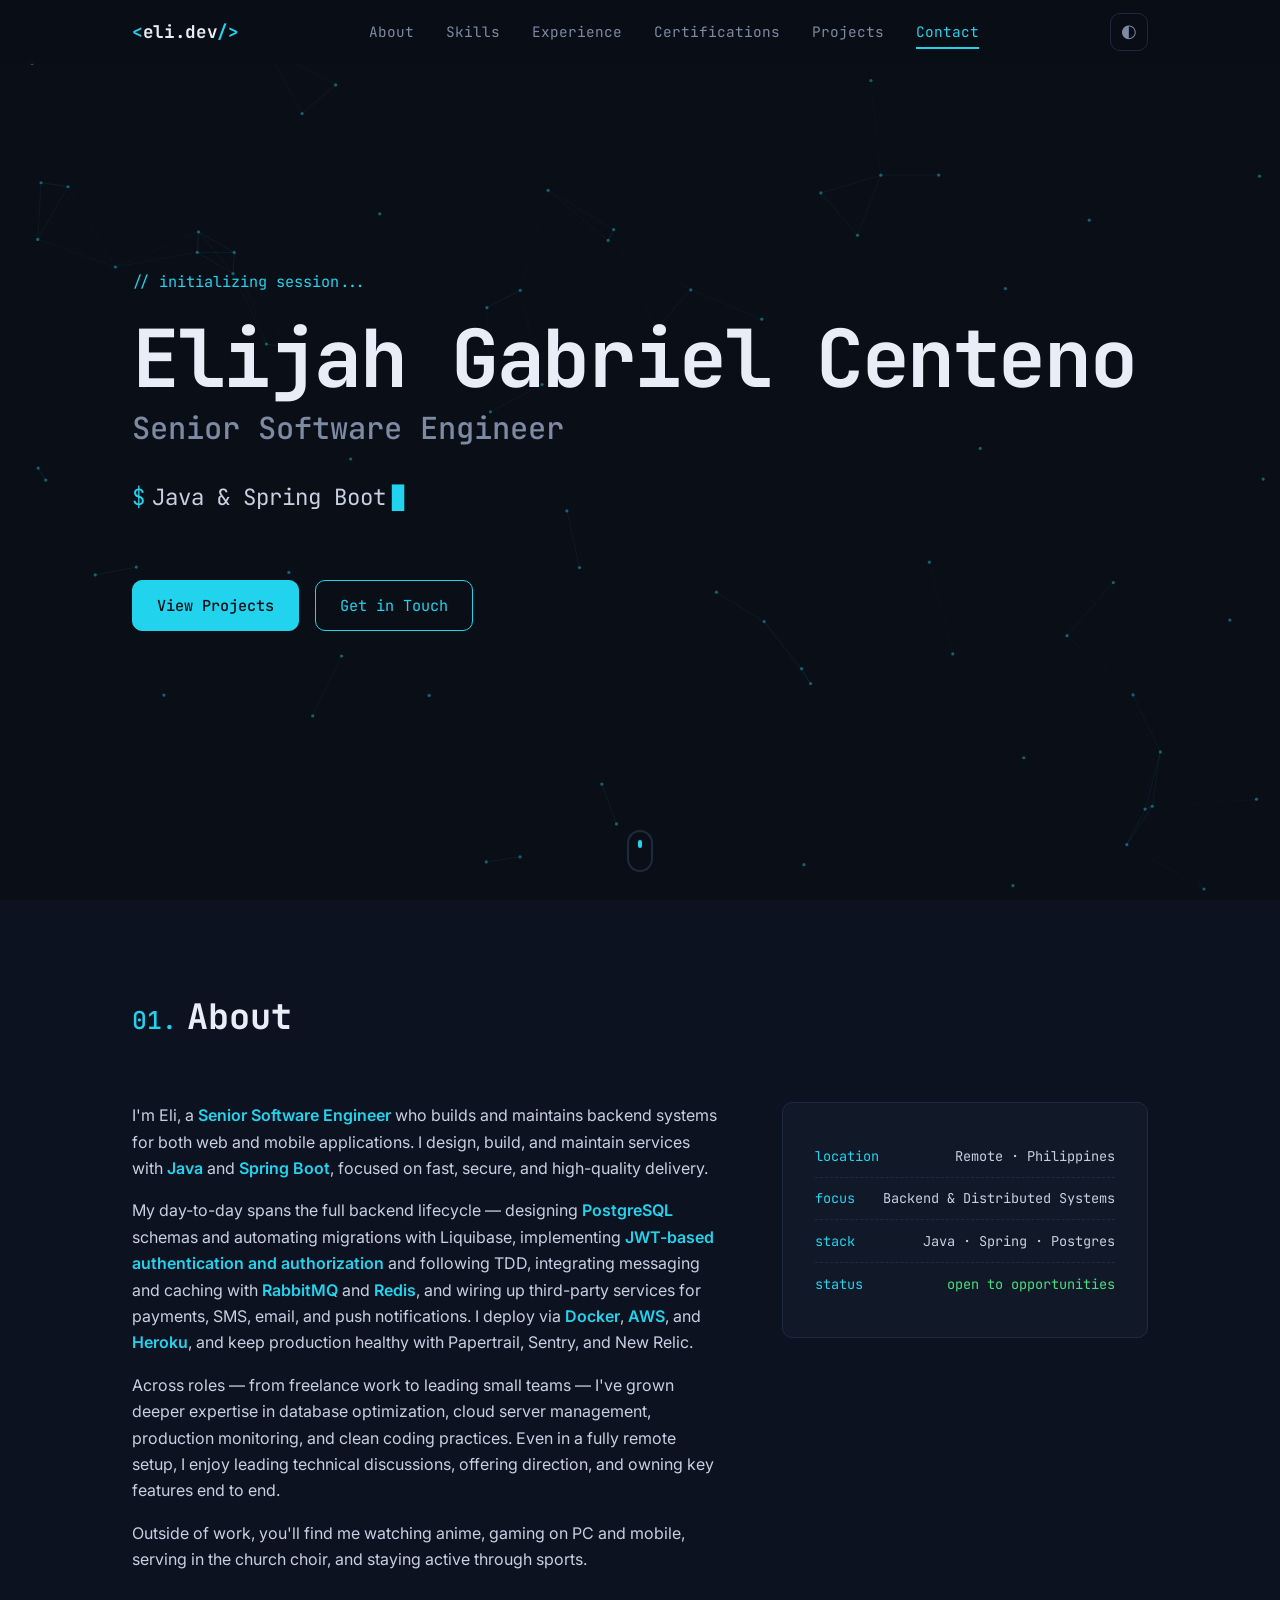
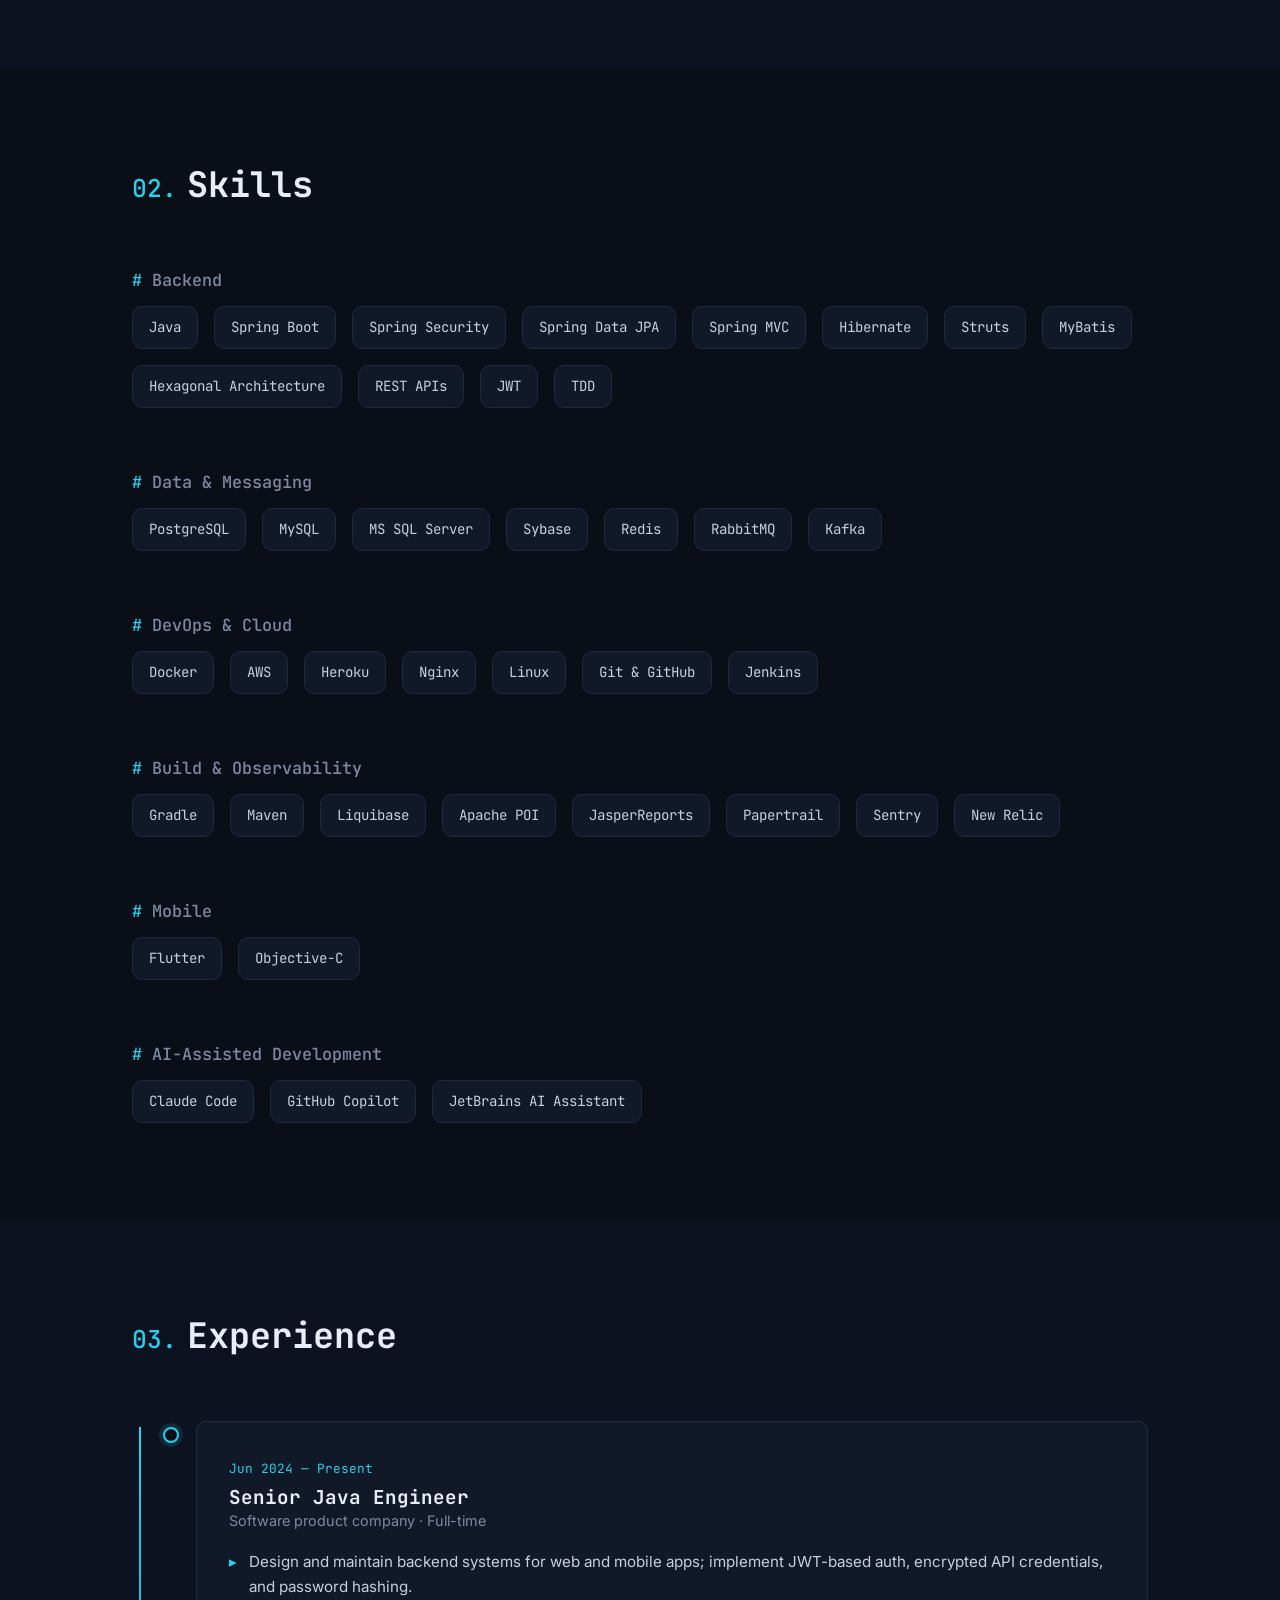
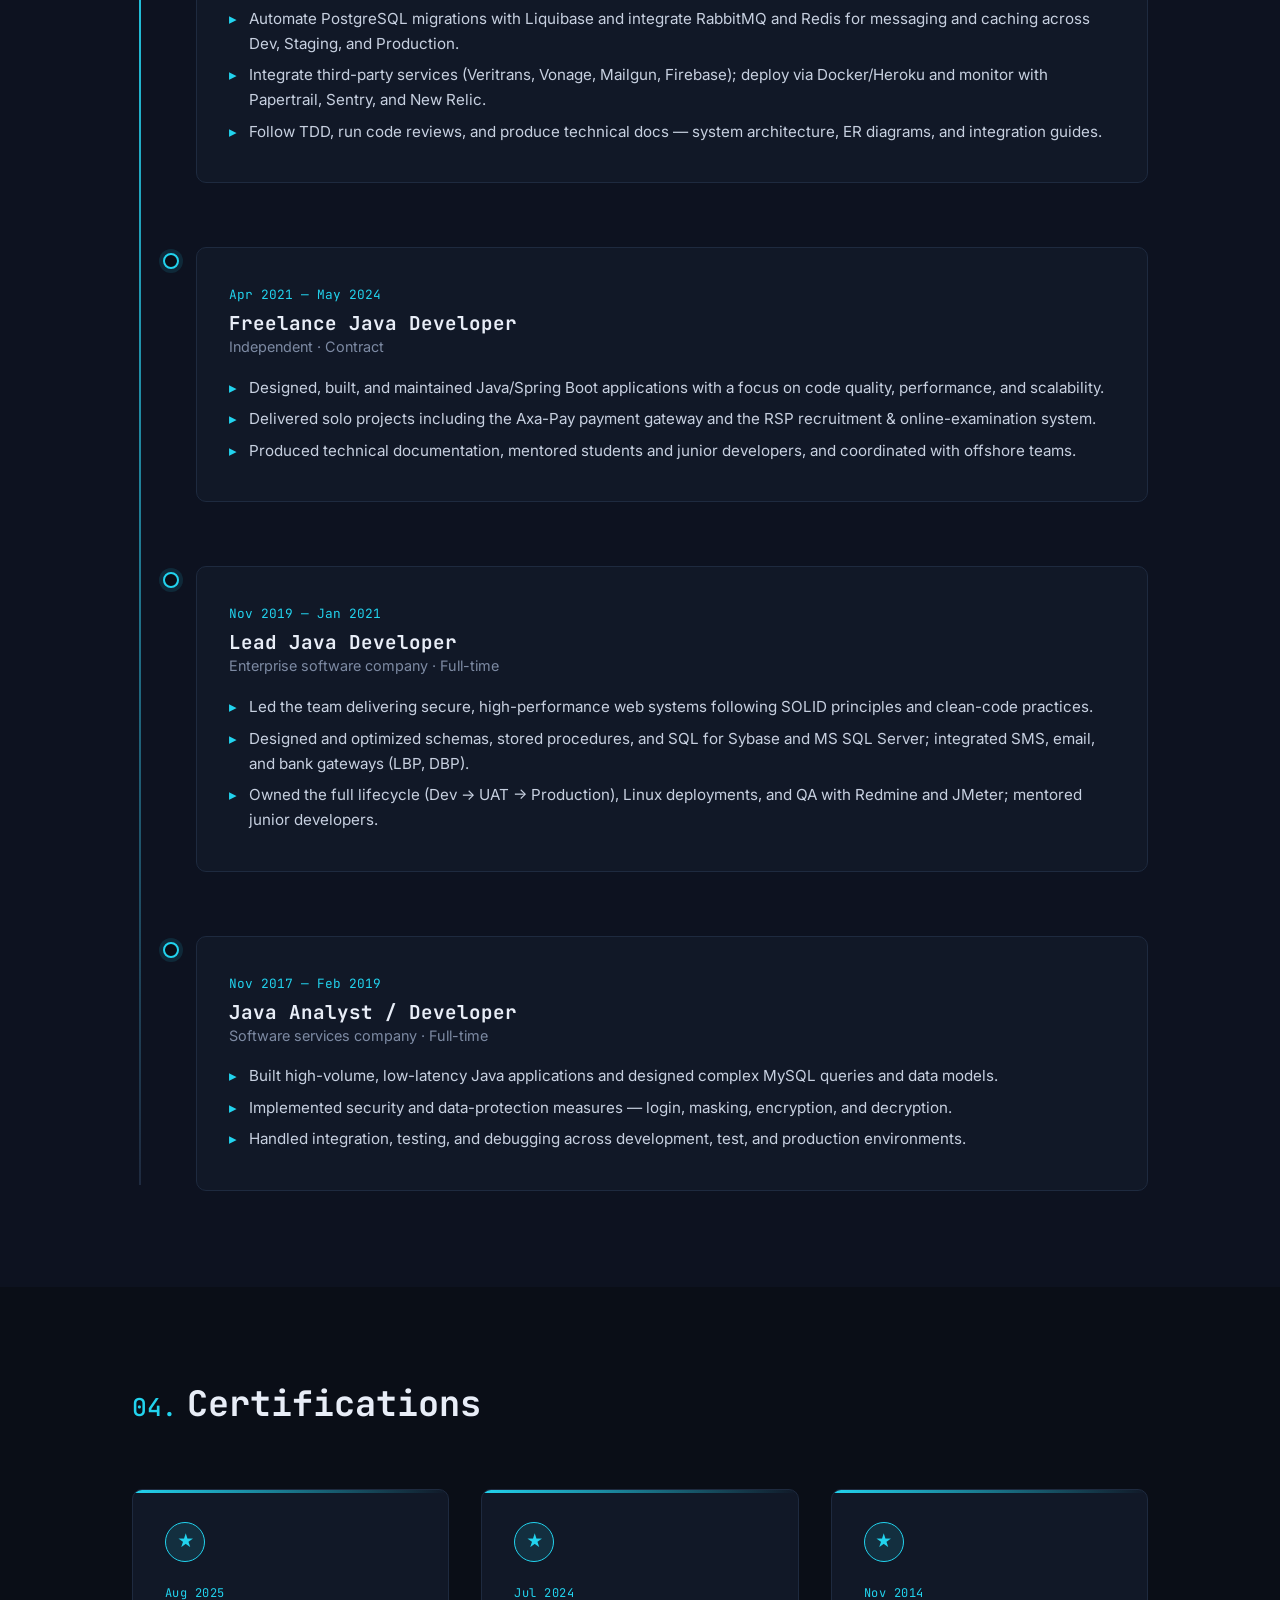
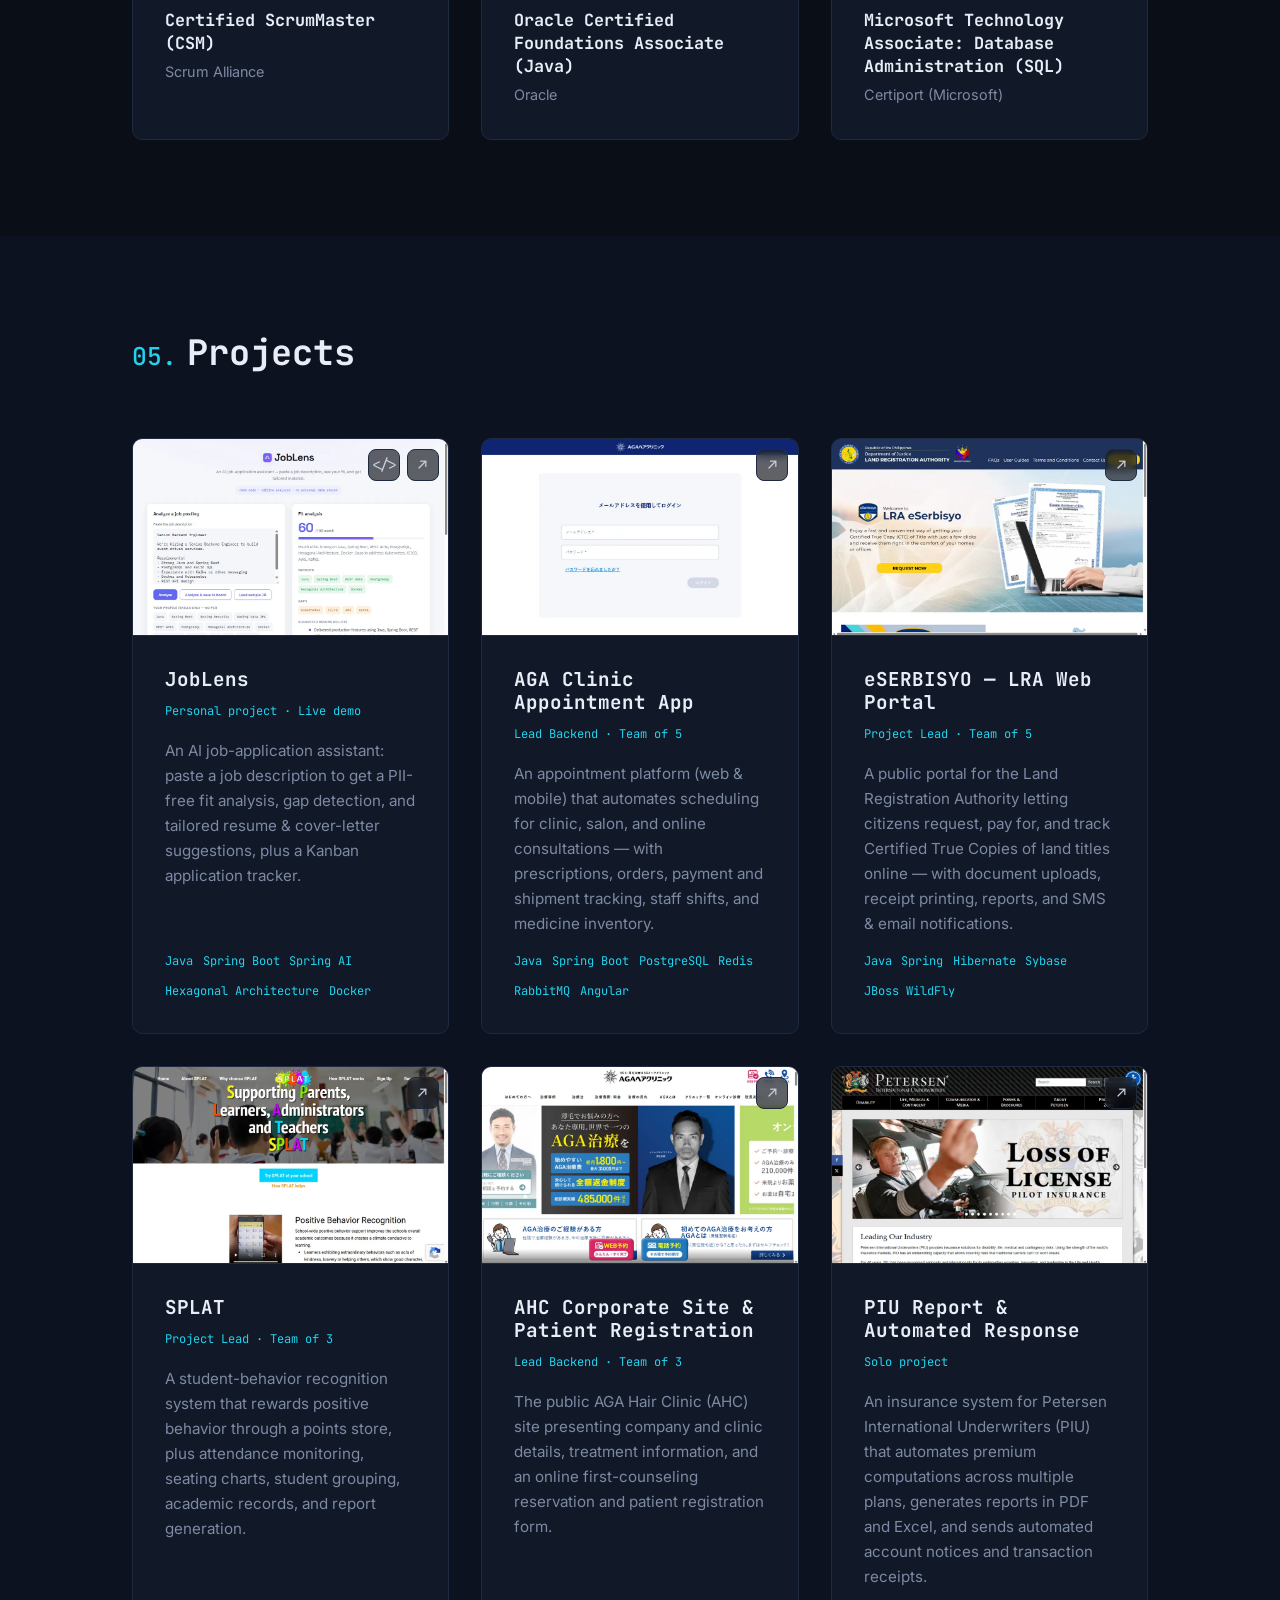
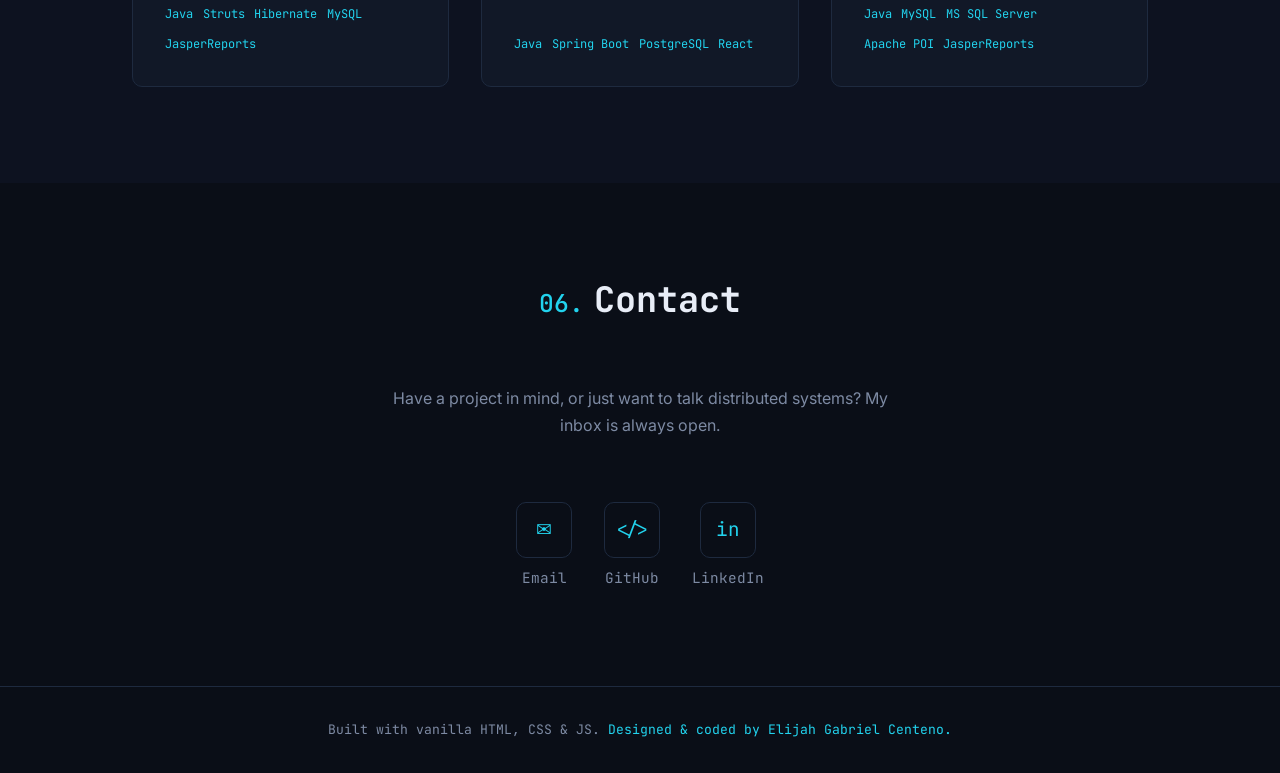
==== commit 843c4ebc: "Add Certifications section (distinct credential-card grid) - New Certifications section: CSM (Scrum " ====
--- a/index.html
+++ b/index.html
@@ -31,6 +31,7 @@
         <a href="#about" class="nav__link">About</a>
         <a href="#skills" class="nav__link">Skills</a>
         <a href="#experience" class="nav__link">Experience</a>
+        <a href="#certifications" class="nav__link">Certifications</a>
         <a href="#projects" class="nav__link">Projects</a>
         <a href="#contact" class="nav__link">Contact</a>
       </nav>
@@ -322,11 +323,47 @@
     </section>
 
     <!-- ============================================================
+         4. CERTIFICATIONS  (distinct credential-card grid)
+    ============================================================ -->
+    <section class="section certifications" id="certifications">
+      <div class="container reveal">
+        <h2 class="section__title"><span class="section__num">04.</span> Certifications</h2>
+
+        <div class="certs__grid">
+          <!-- TODO: paste each cert's credential URL into the commented "Verify" link. -->
+          <article class="cert-card">
+            <span class="cert-card__seal" aria-hidden="true">&#9733;</span>
+            <span class="cert-card__date">Aug 2025</span>
+            <h3 class="cert-card__name">Certified ScrumMaster (CSM)</h3>
+            <p class="cert-card__issuer">Scrum Alliance</p>
+            <!-- <a class="cert__verify" href="PASTE_CREDENTIAL_URL" target="_blank" rel="noopener noreferrer">Verify &#8599;</a> -->
+          </article>
+
+          <article class="cert-card">
+            <span class="cert-card__seal" aria-hidden="true">&#9733;</span>
+            <span class="cert-card__date">Jul 2024</span>
+            <h3 class="cert-card__name">Oracle Certified Foundations Associate (Java)</h3>
+            <p class="cert-card__issuer">Oracle</p>
+            <!-- <a class="cert__verify" href="PASTE_CREDENTIAL_URL" target="_blank" rel="noopener noreferrer">Verify &#8599;</a> -->
+          </article>
+
+          <article class="cert-card">
+            <span class="cert-card__seal" aria-hidden="true">&#9733;</span>
+            <span class="cert-card__date">Nov 2014</span>
+            <h3 class="cert-card__name">Microsoft Technology Associate: Database Administration (SQL)</h3>
+            <p class="cert-card__issuer">Certiport (Microsoft)</p>
+            <!-- <a class="cert__verify" href="PASTE_CREDENTIAL_URL" target="_blank" rel="noopener noreferrer">Verify &#8599;</a> -->
+          </article>
+        </div>
+      </div>
+    </section>
+
+    <!-- ============================================================
          5. PROJECTS
     ============================================================ -->
     <section class="section projects" id="projects">
       <div class="container reveal">
-        <h2 class="section__title"><span class="section__num">04.</span> Projects</h2>
+        <h2 class="section__title"><span class="section__num">05.</span> Projects</h2>
 
         <div class="projects__grid">
           <!-- Flagship personal project — live app + public repo. -->
@@ -494,7 +531,7 @@
     ============================================================ -->
     <section class="section contact" id="contact">
       <div class="container reveal">
-        <h2 class="section__title contact__title"><span class="section__num">05.</span> Contact</h2>
+        <h2 class="section__title contact__title"><span class="section__num">06.</span> Contact</h2>
         <p class="contact__lead">
           <!-- TODO: personalize -->
           Have a project in mind, or just want to talk distributed systems?
--- a/styles.css
+++ b/styles.css
@@ -538,6 +538,73 @@
   position: absolute;
   left: 0;
   color: var(--accent);
+}
+
+/* Certifications reuse the timeline; this styles the optional "Verify" link */
+.cert__verify {
+  display: inline-block;
+  margin-top: 0.75rem;
+  font-family: var(--font-mono);
+  font-size: 0.8rem;
+  color: var(--accent);
+  transition: opacity var(--speed) var(--ease);
+}
+.cert__verify:hover { text-decoration: underline; }
+
+/* Certifications — a distinct credential-card grid (not the timeline) */
+.certs__grid {
+  display: grid;
+  grid-template-columns: repeat(auto-fit, minmax(260px, 1fr));
+  gap: var(--space-md);
+}
+.cert-card {
+  position: relative;
+  background: var(--surface);
+  border: 1px solid var(--border);
+  border-radius: var(--radius);
+  padding: var(--space-md);
+  overflow: hidden;
+  transition: transform var(--speed) var(--ease), border-color var(--speed) var(--ease), box-shadow var(--speed) var(--ease);
+}
+/* Accent top-bar — this section's visual signature */
+.cert-card::before {
+  content: "";
+  position: absolute;
+  inset: 0 0 auto 0;
+  height: 3px;
+  background: linear-gradient(90deg, var(--accent), transparent);
+}
+.cert-card:hover {
+  transform: translateY(-4px);
+  border-color: var(--accent);
+  box-shadow: 0 10px 26px rgba(0, 0, 0, 0.3), 0 0 0 1px var(--accent-glow);
+}
+.cert-card__seal {
+  display: grid;
+  place-items: center;
+  width: 40px;
+  height: 40px;
+  border-radius: 50%;
+  border: 1px solid var(--accent);
+  background: var(--accent-soft);
+  color: var(--accent);
+  font-size: 1.05rem;
+  margin-bottom: var(--space-sm);
+}
+.cert-card__date {
+  font-family: var(--font-mono);
+  font-size: 0.75rem;
+  color: var(--accent);
+  letter-spacing: 0.04em;
+}
+.cert-card__name {
+  font-size: 1.05rem;
+  line-height: 1.35;
+  margin: 0.3rem 0 0.35rem;
+}
+.cert-card__issuer {
+  color: var(--text-dim);
+  font-size: 0.9rem;
 }
 
 /* -------------------------------------------------------------
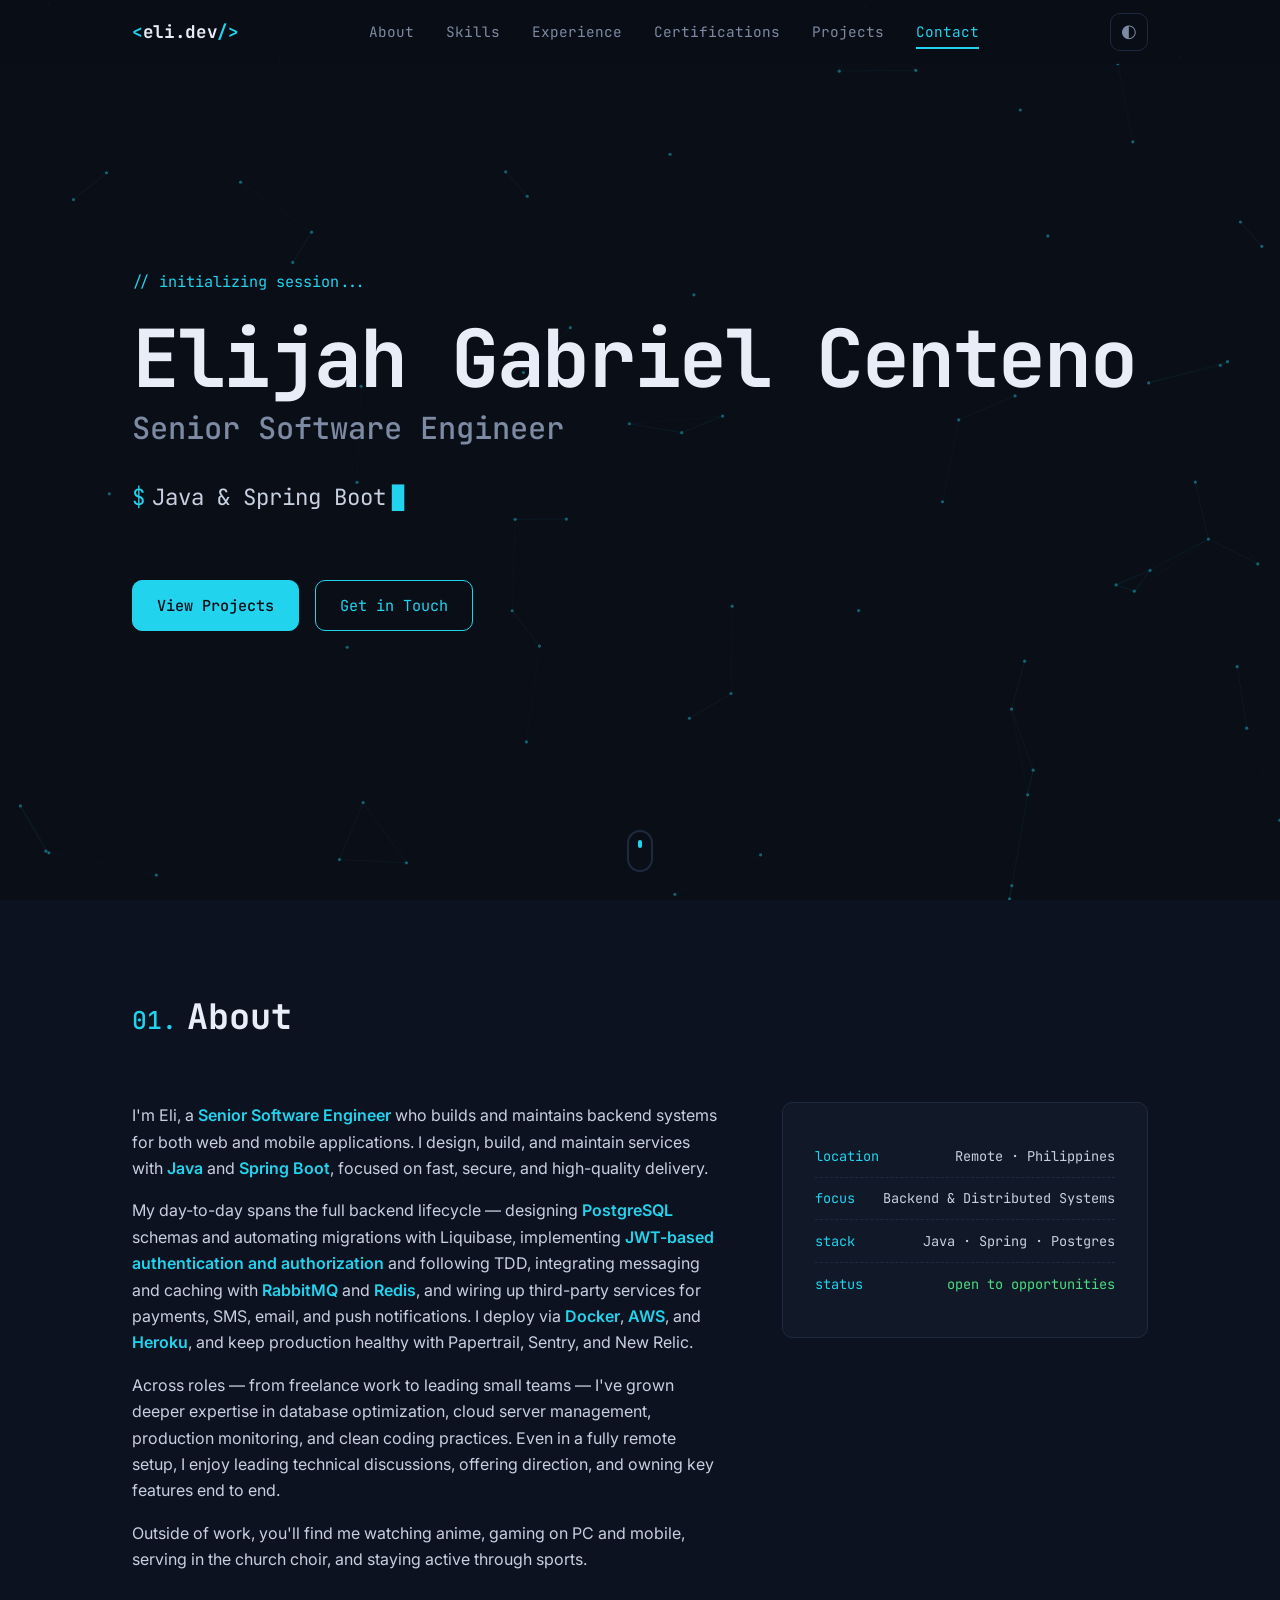
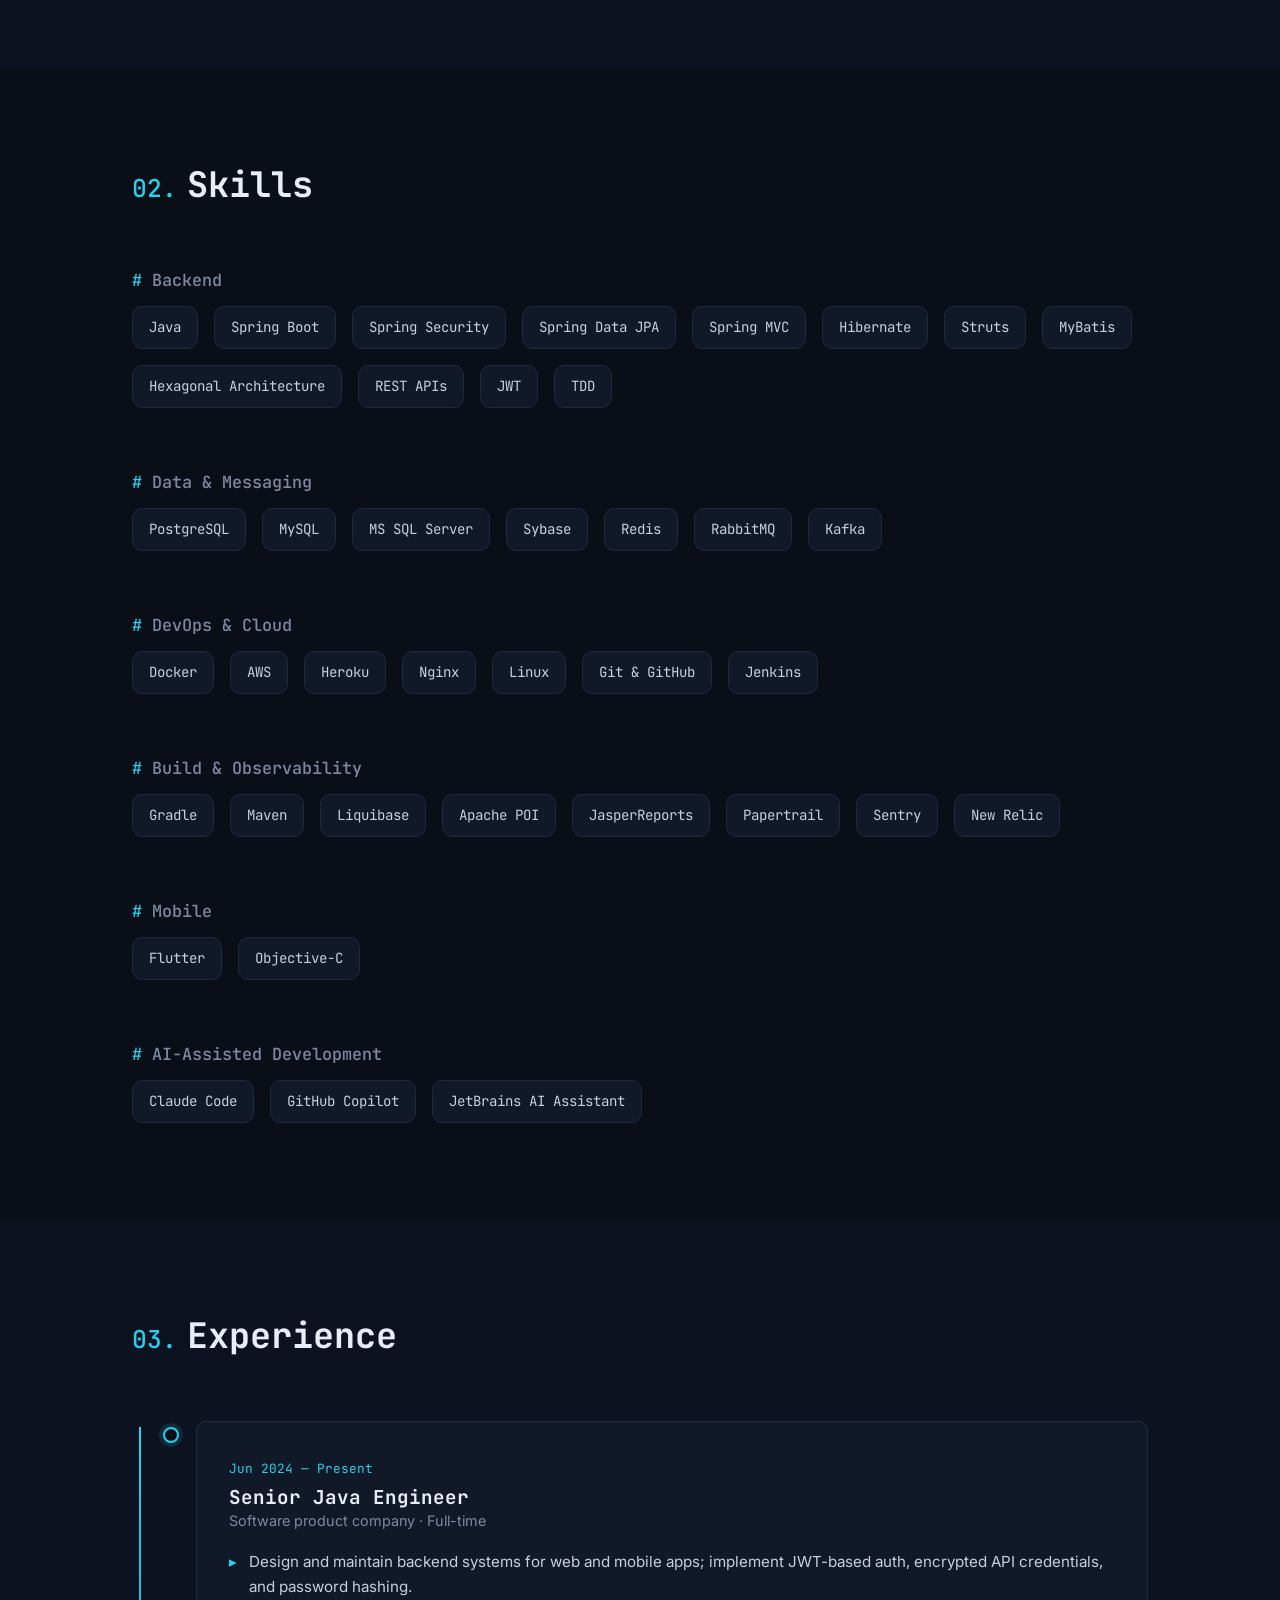
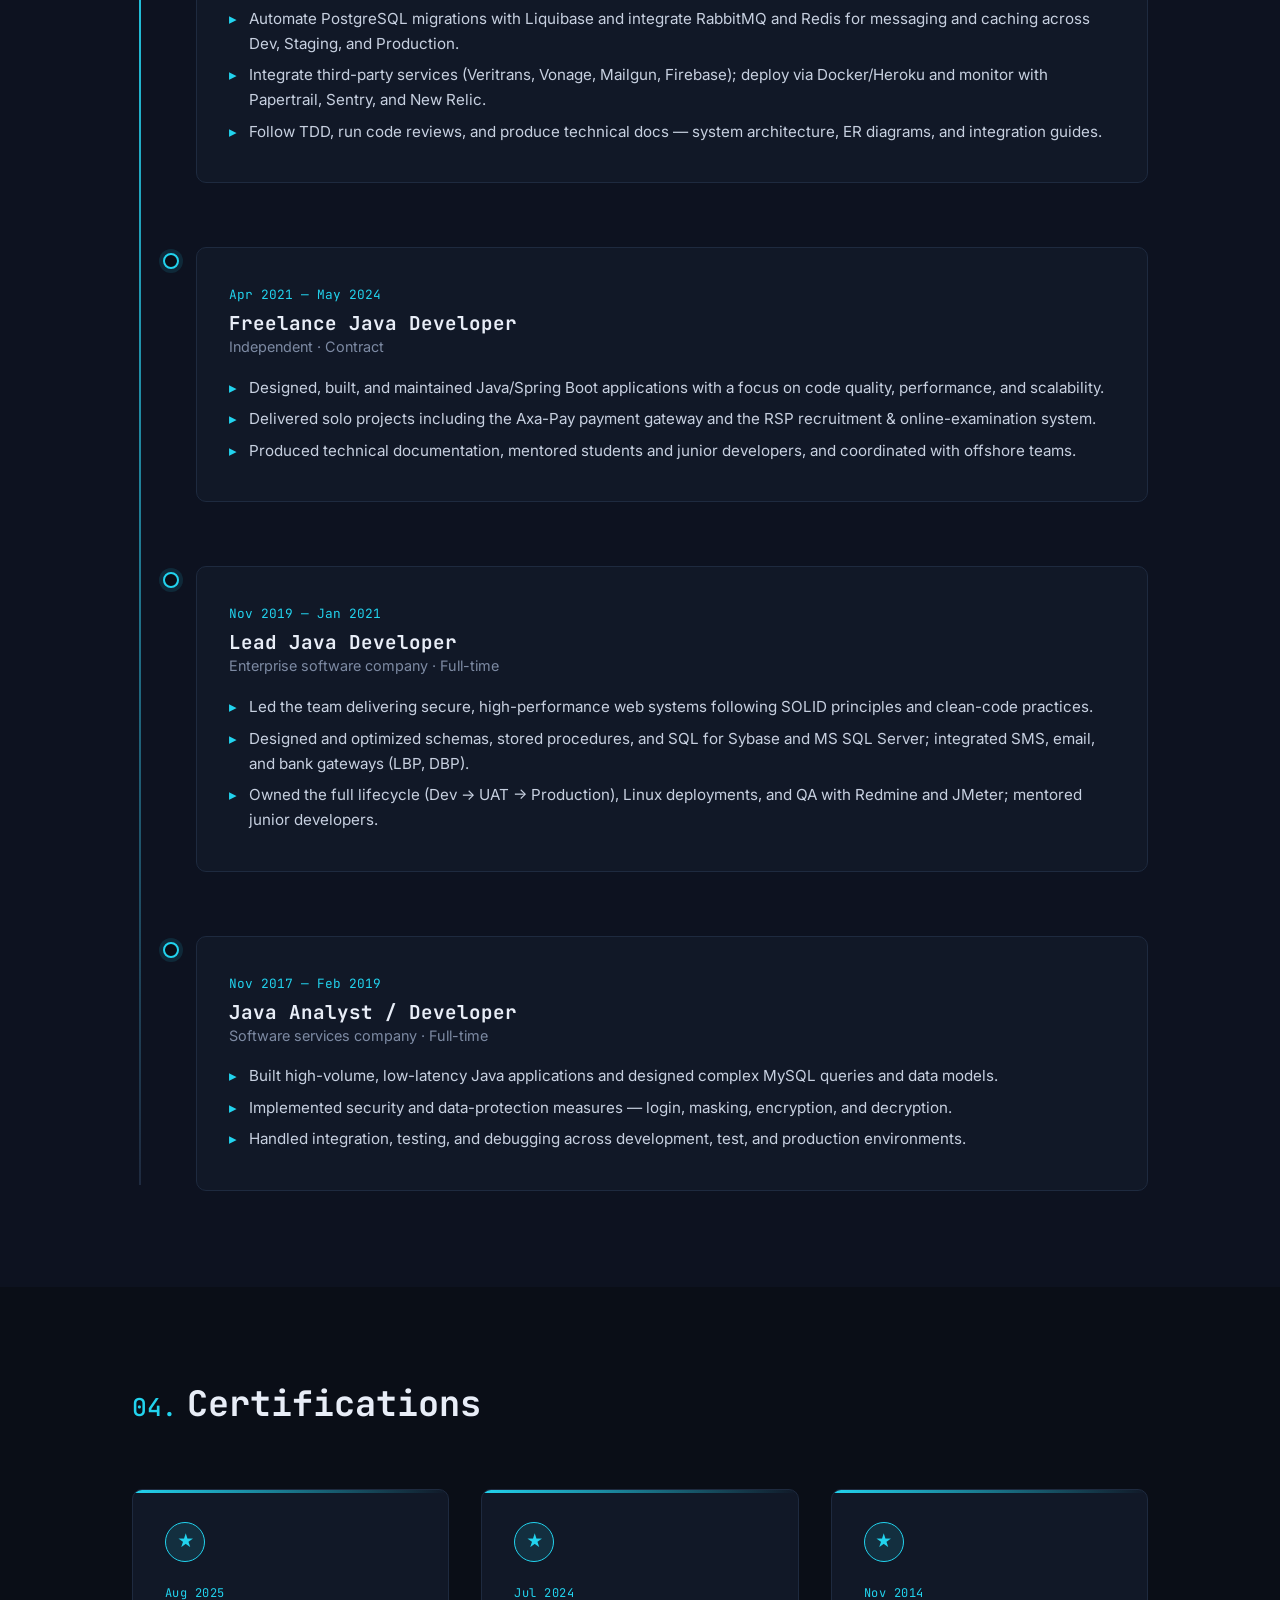
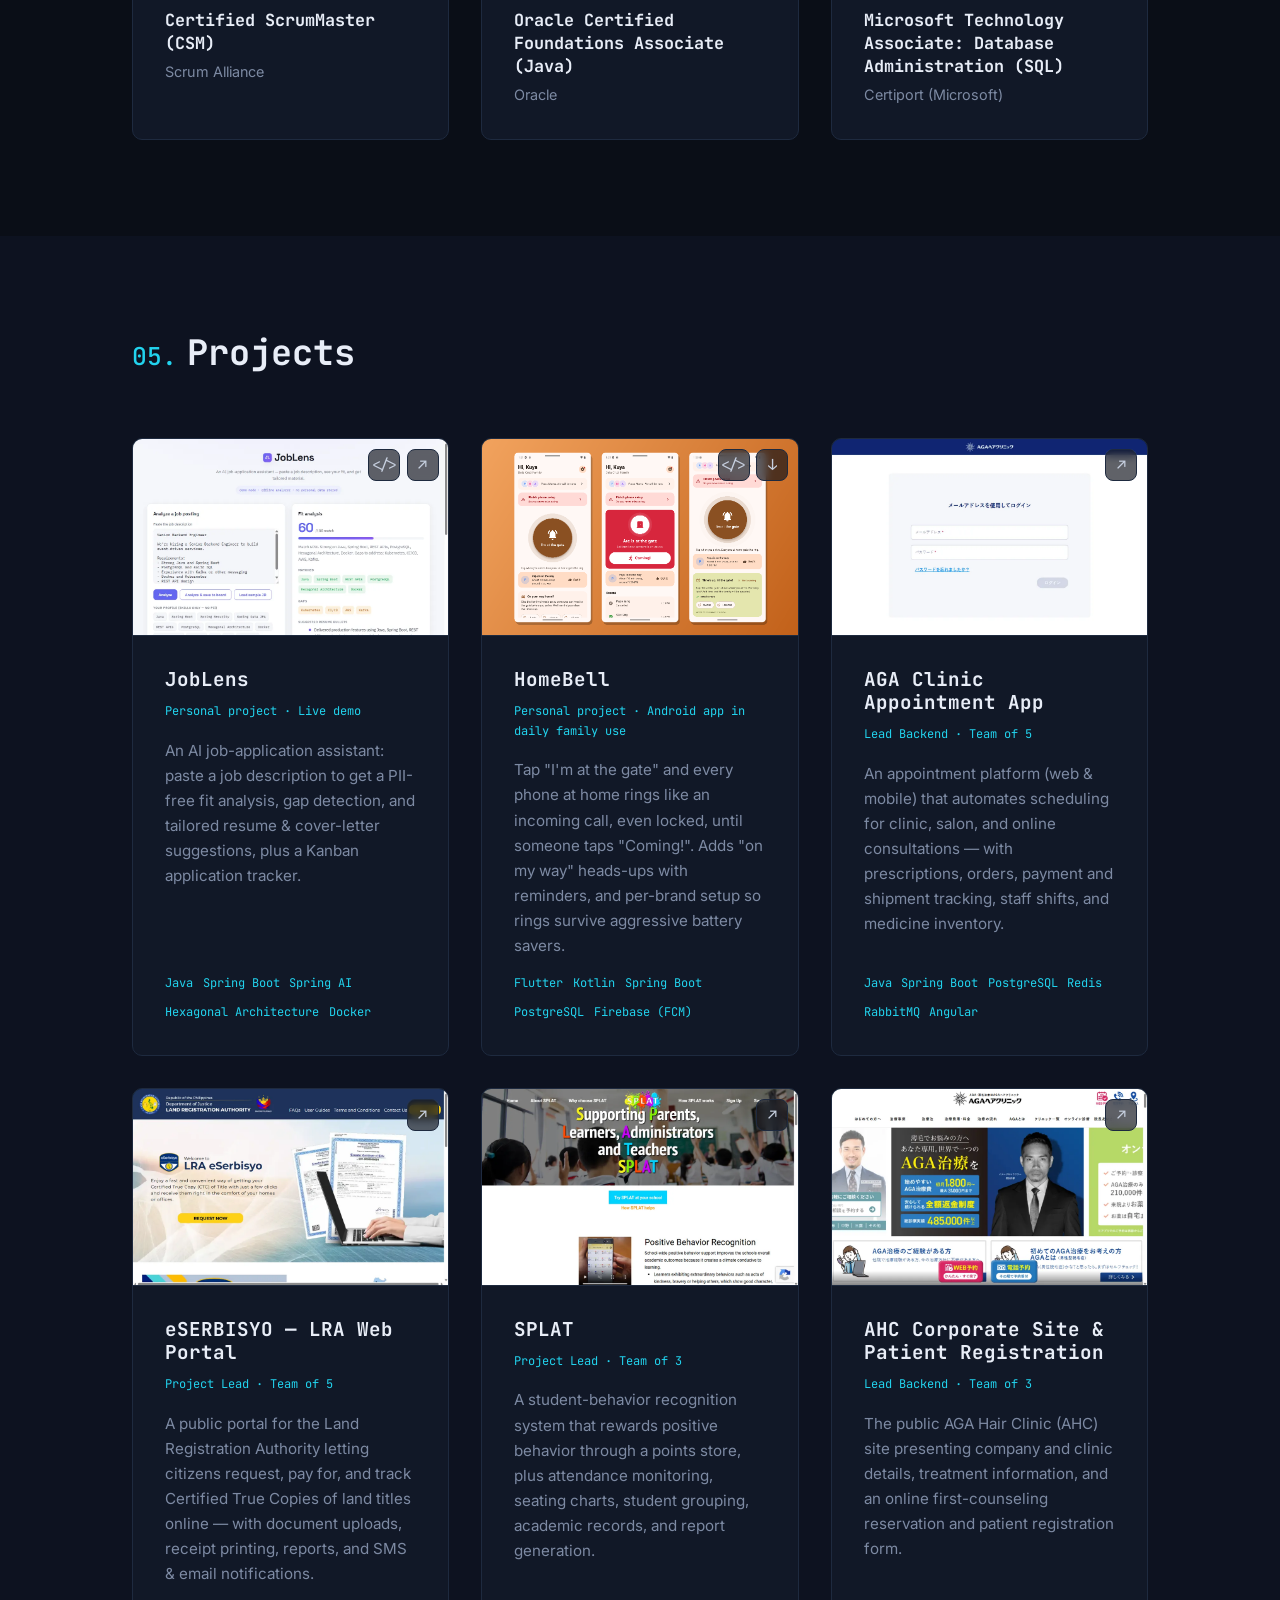
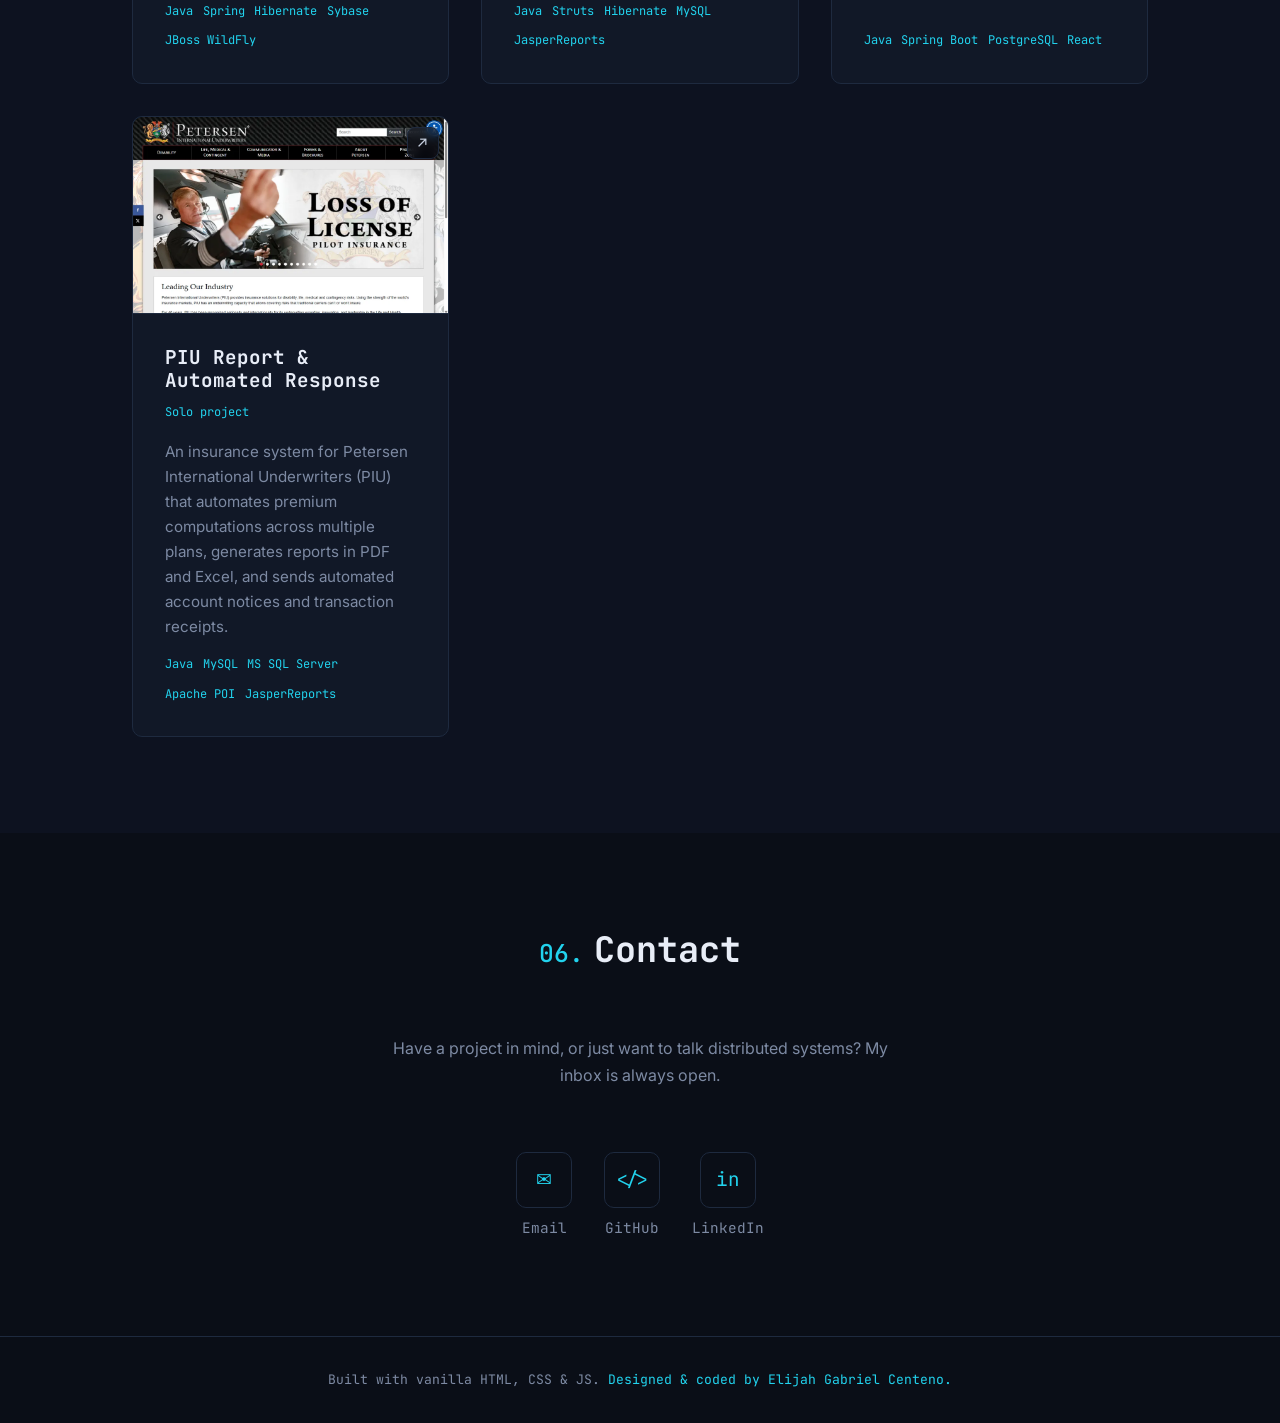
==== commit dd6f6c96: "Add HomeBell project card and its privacy policy page - Projects: HomeBell card (repo + latest APK d" ====
--- a/index.html
+++ b/index.html
@@ -390,6 +390,30 @@
             </div>
           </article>
 
+          <!-- Personal project — Android app used by my family; screenshots use a made-up demo family. -->
+          <article class="project-card">
+            <div class="project-card__media">
+              <img class="project-card__img" src="assets/projects/homebell.png" alt="HomeBell — family gate-alert Android app screens"
+                   onerror="this.closest('.project-card__media').classList.add('is-empty');this.remove()" />
+              <div class="project-card__links">
+                <a href="https://github.com/dev-codewitheli/famcare" class="project-card__link" target="_blank" rel="noopener noreferrer" aria-label="GitHub repository" title="GitHub">&lt;/&gt;</a>
+                <a href="https://github.com/dev-codewitheli/famcare/releases/latest" class="project-card__link" target="_blank" rel="noopener noreferrer" aria-label="Download the Android app" title="Download APK">&#8595;</a>
+              </div>
+            </div>
+            <div class="project-card__body">
+              <h3 class="project-card__title">HomeBell</h3>
+              <p class="project-card__role">Personal project · Android app in daily family use</p>
+              <p class="project-card__desc">
+                Tap "I'm at the gate" and every phone at home rings like an incoming call, even
+                locked, until someone taps "Coming!". Adds "on my way" heads-ups with reminders,
+                and per-brand setup so rings survive aggressive battery savers.
+              </p>
+              <ul class="project-card__tech">
+                <li>Flutter</li><li>Kotlin</li><li>Spring Boot</li><li>PostgreSQL</li><li>Firebase (FCM)</li>
+              </ul>
+            </div>
+          </article>
+
           <!-- Client / production projects — add repo or live URLs where public,
                otherwise leave href="#" (or remove the link icon).
                SCREENSHOTS: drop image files in assets/projects/ using the src names below.
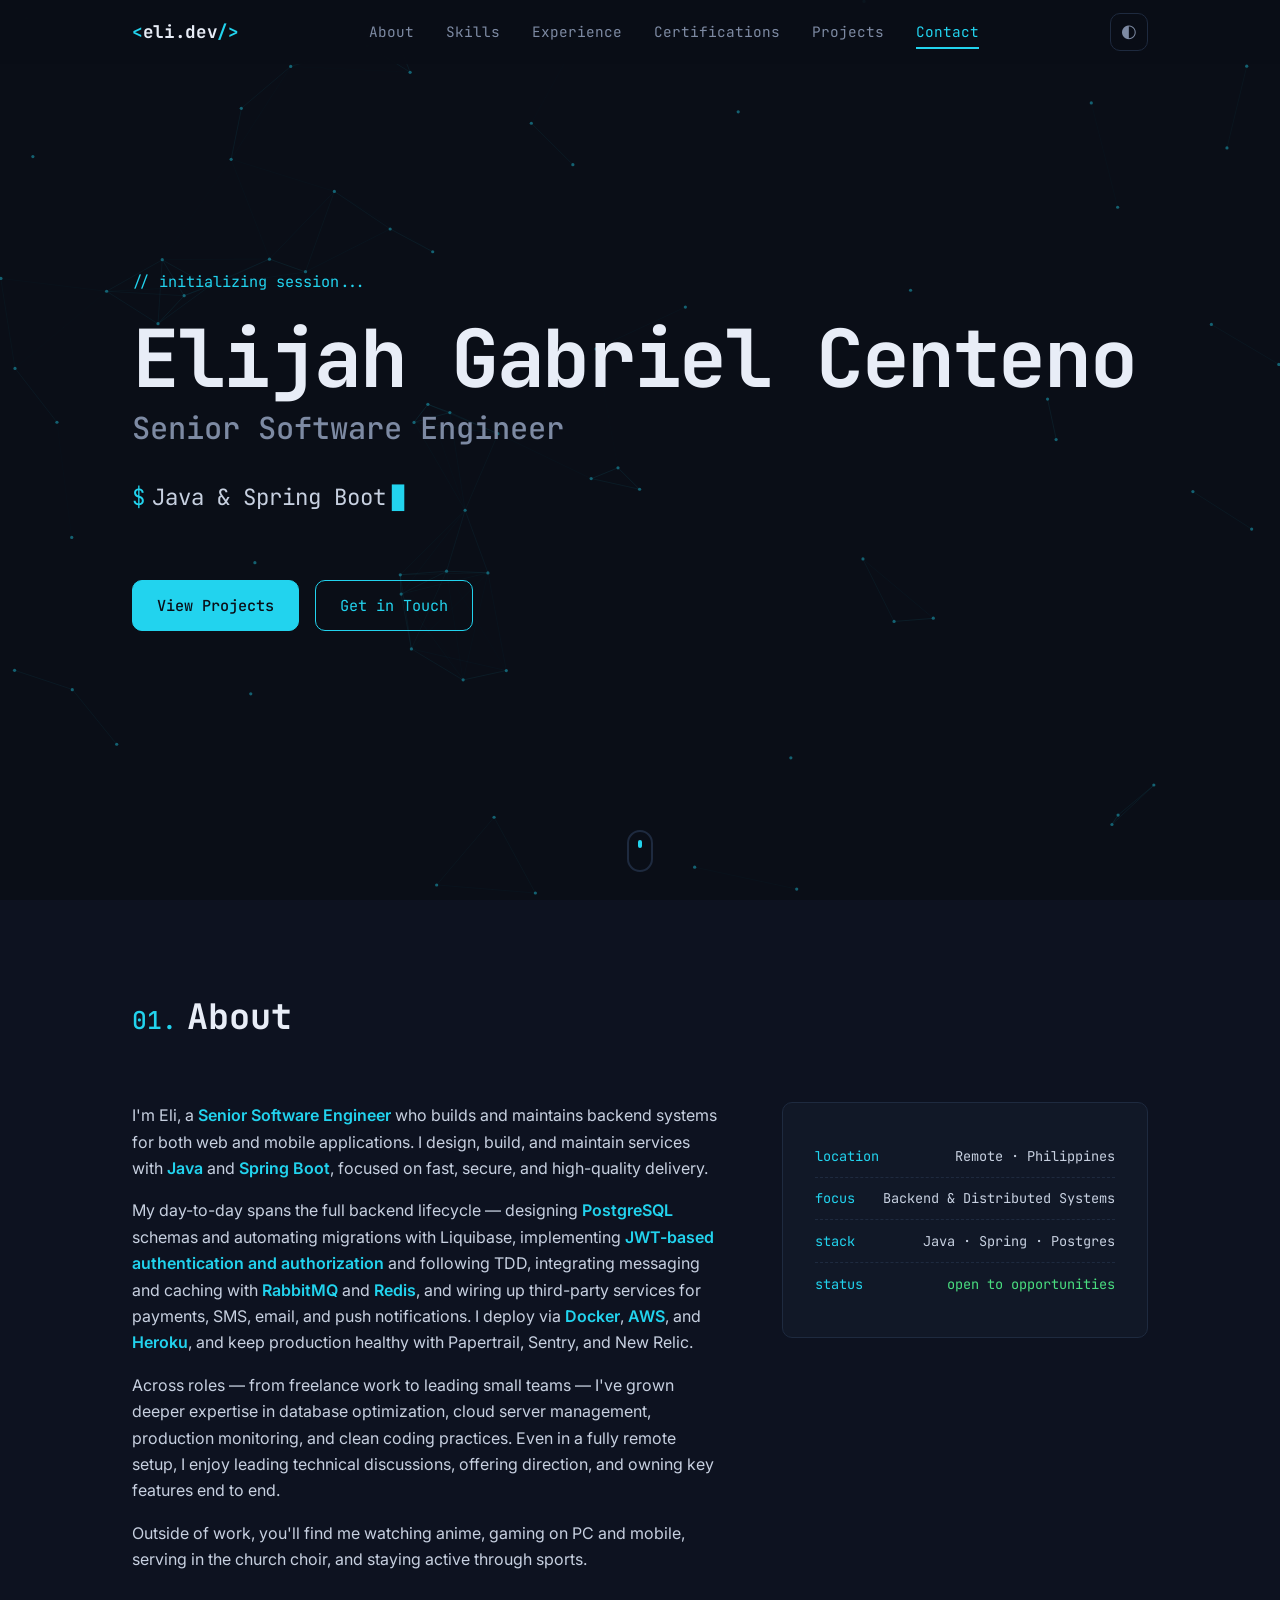
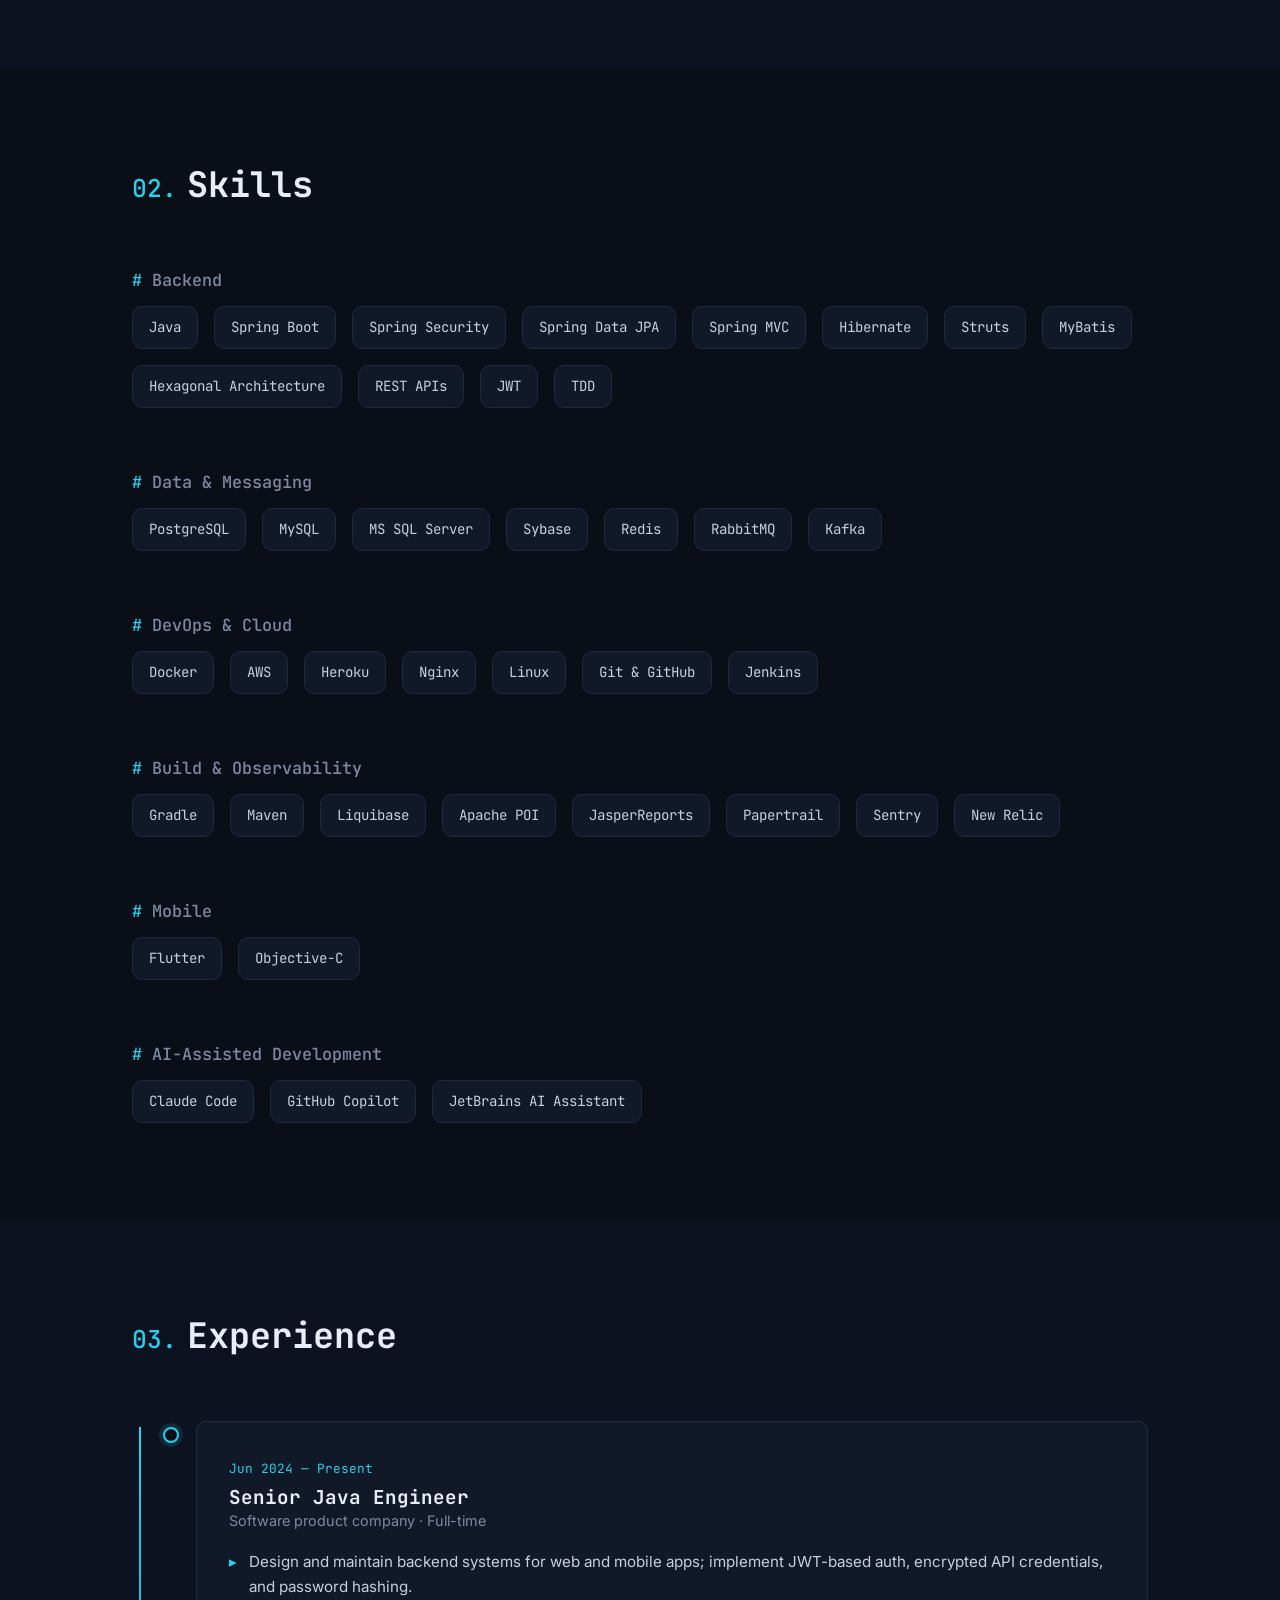
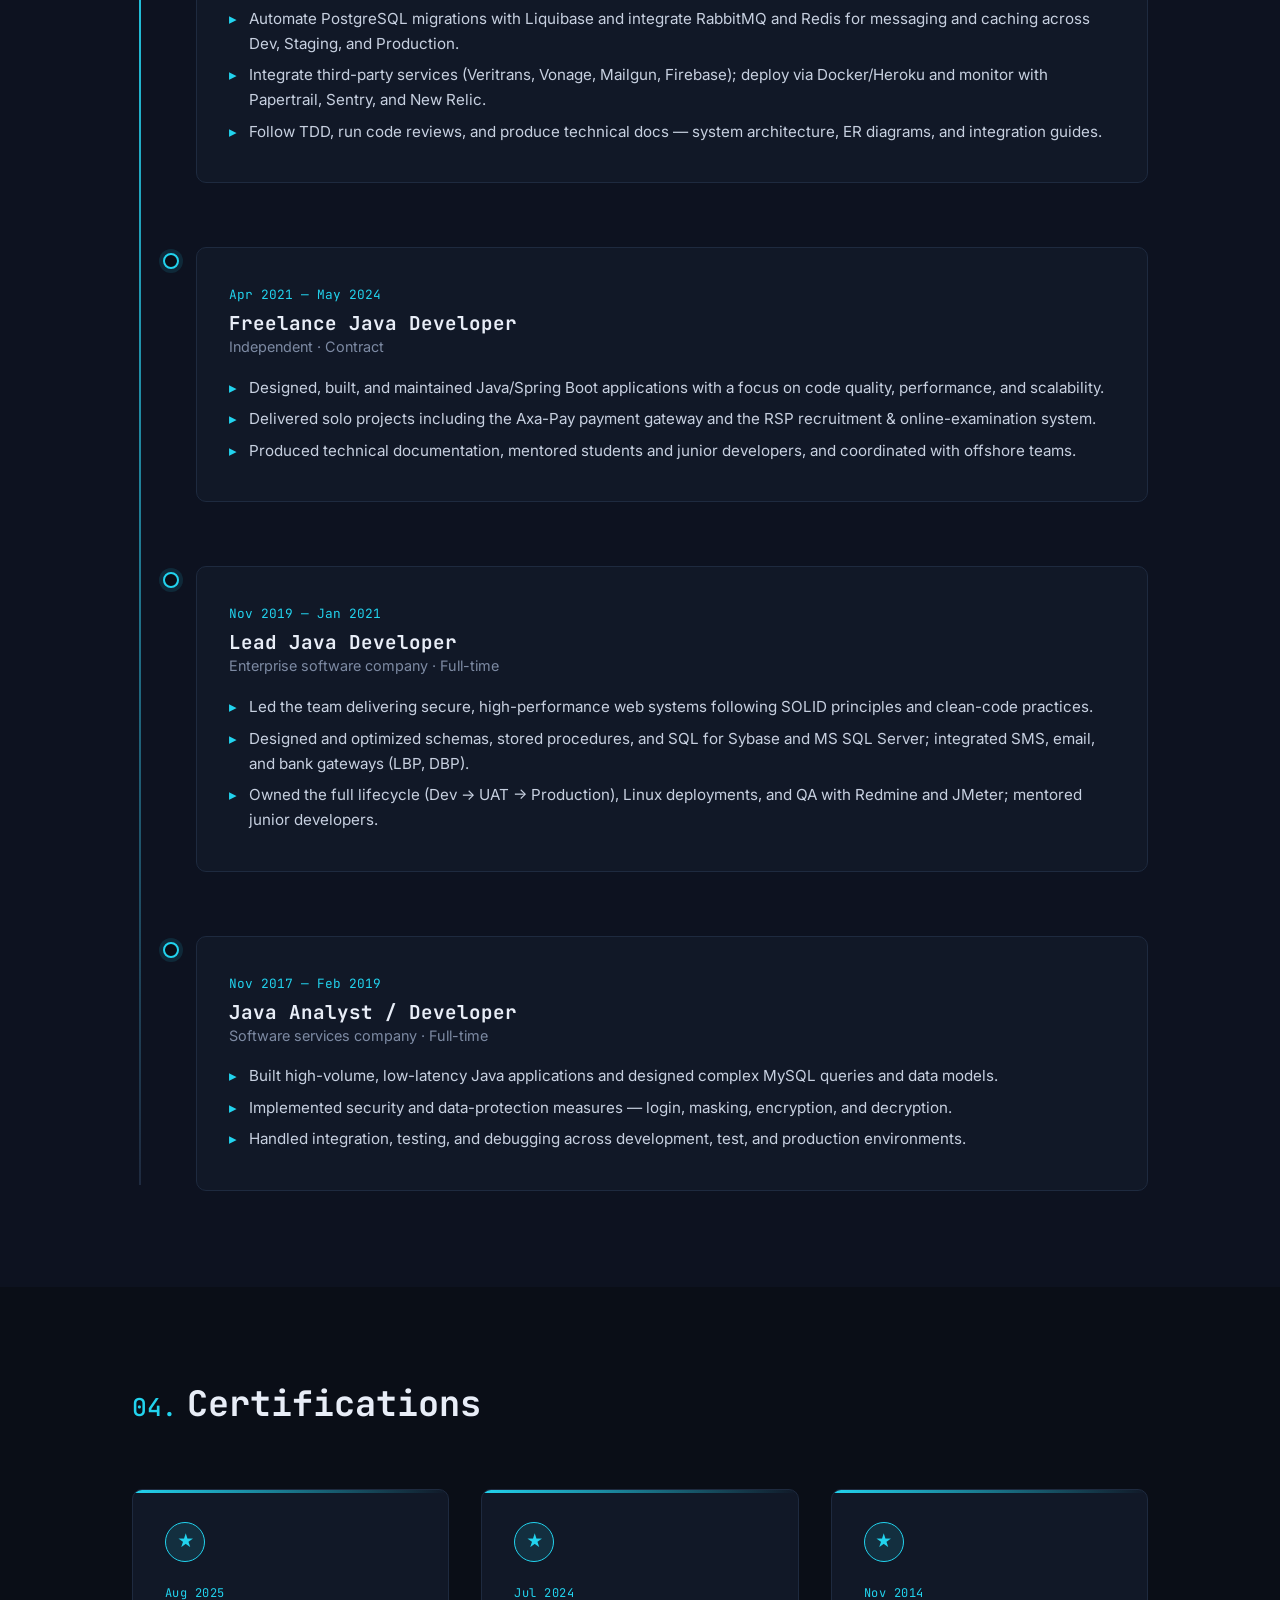
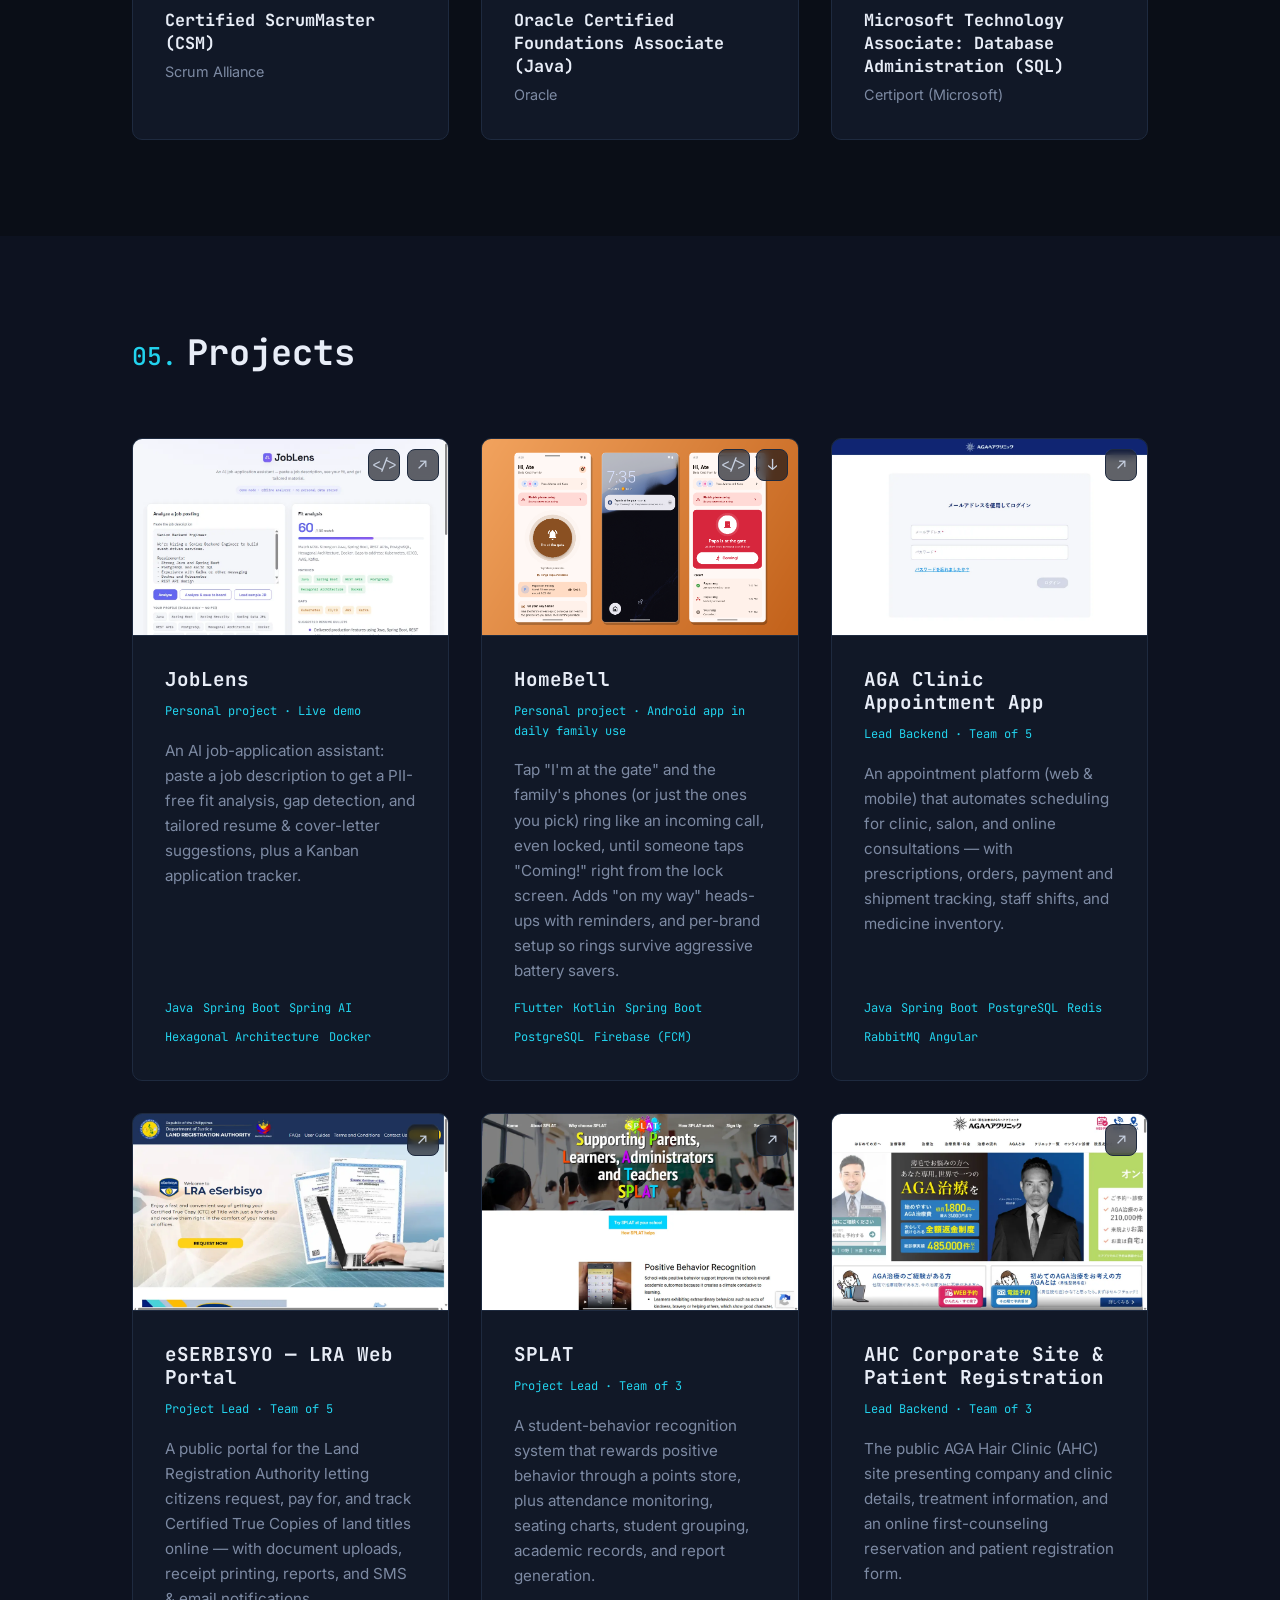
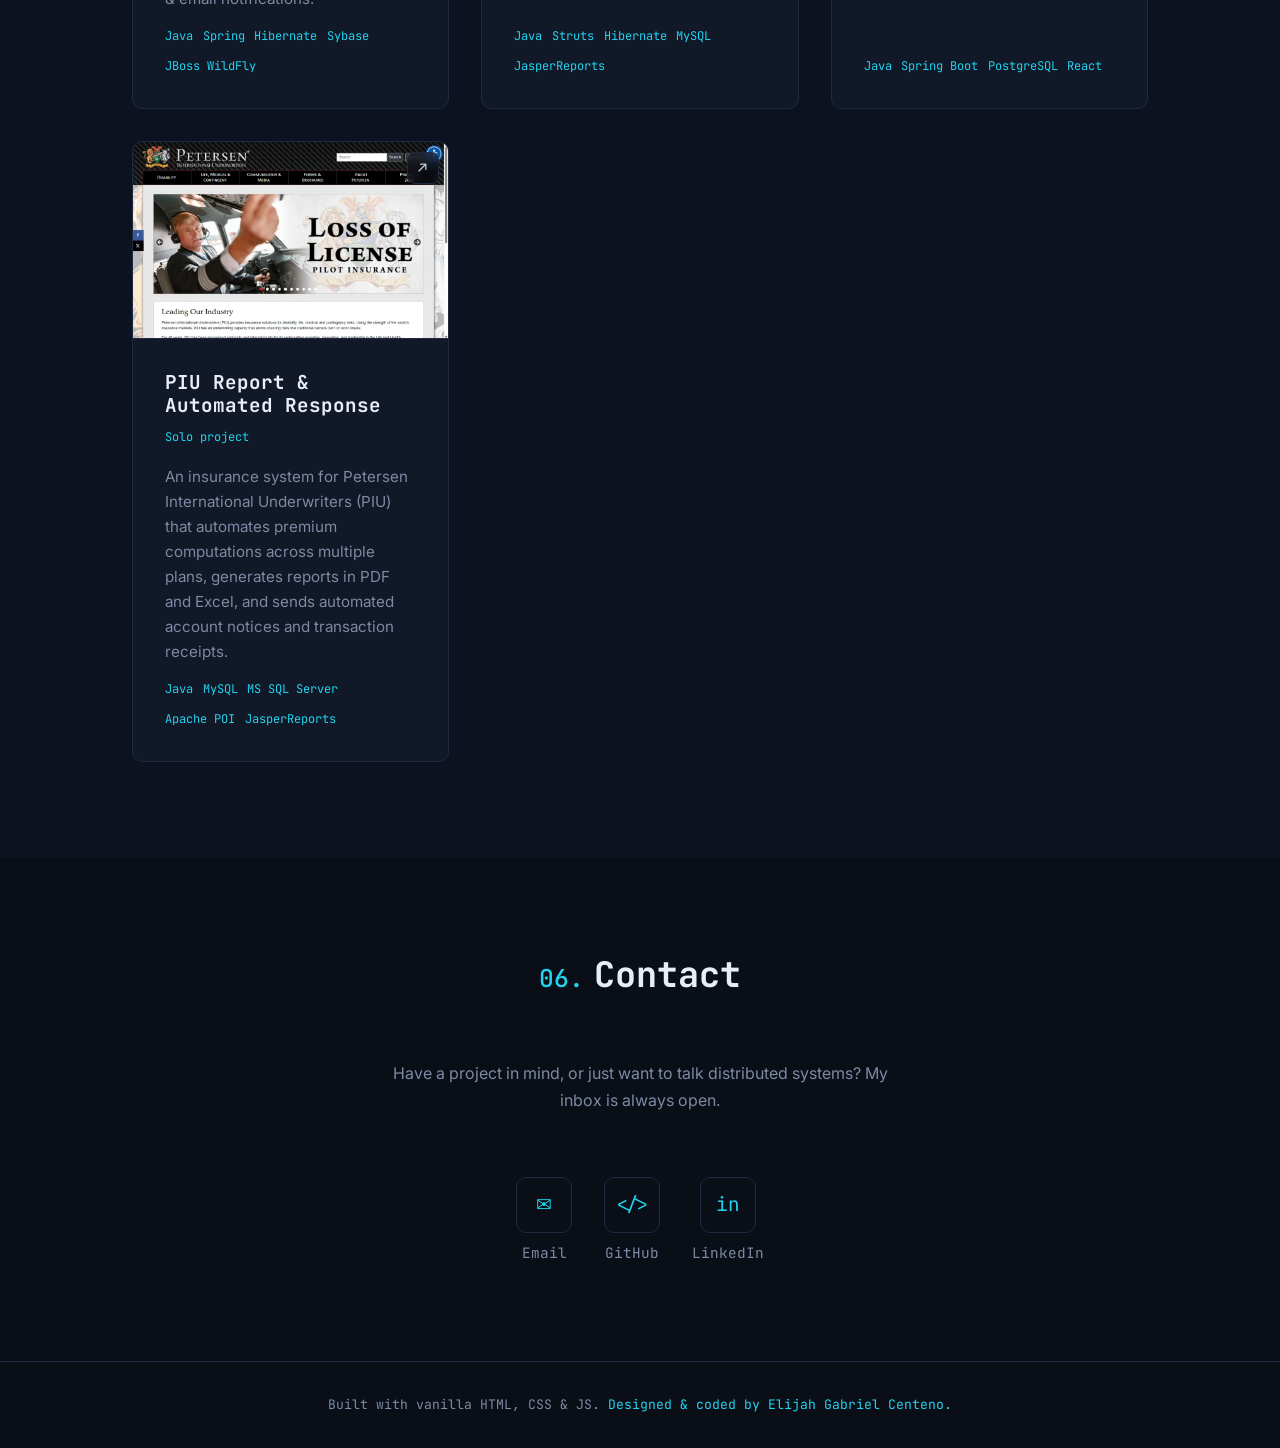
==== commit 9ffb70ae: "HomeBell card: new image and wording for choose-who-rings and lock-screen answering Co-Authored-By: " ====
--- a/index.html
+++ b/index.html
@@ -404,9 +404,10 @@
               <h3 class="project-card__title">HomeBell</h3>
               <p class="project-card__role">Personal project · Android app in daily family use</p>
               <p class="project-card__desc">
-                Tap "I'm at the gate" and every phone at home rings like an incoming call, even
-                locked, until someone taps "Coming!". Adds "on my way" heads-ups with reminders,
-                and per-brand setup so rings survive aggressive battery savers.
+                Tap "I'm at the gate" and the family's phones (or just the ones you pick) ring like
+                an incoming call, even locked, until someone taps "Coming!" right from the lock
+                screen. Adds "on my way" heads-ups with reminders, and per-brand setup so rings
+                survive aggressive battery savers.
               </p>
               <ul class="project-card__tech">
                 <li>Flutter</li><li>Kotlin</li><li>Spring Boot</li><li>PostgreSQL</li><li>Firebase (FCM)</li>
